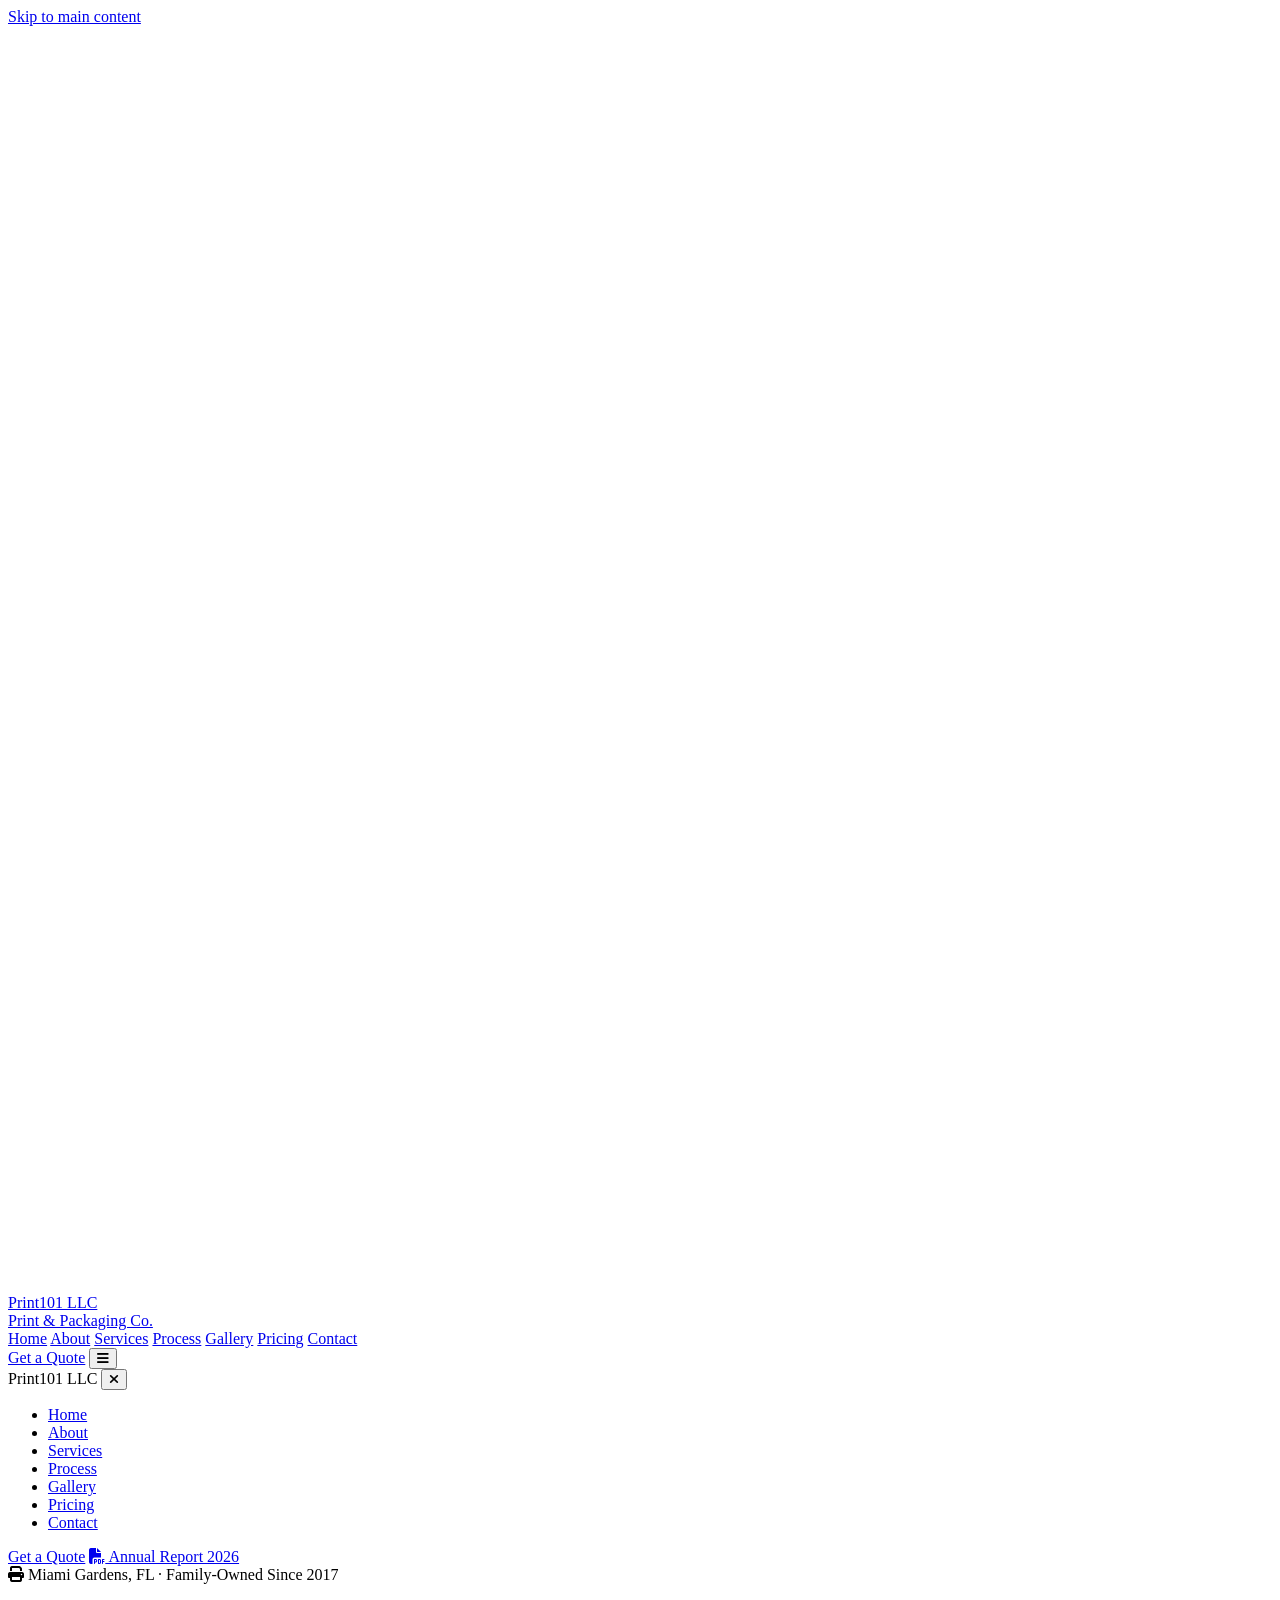
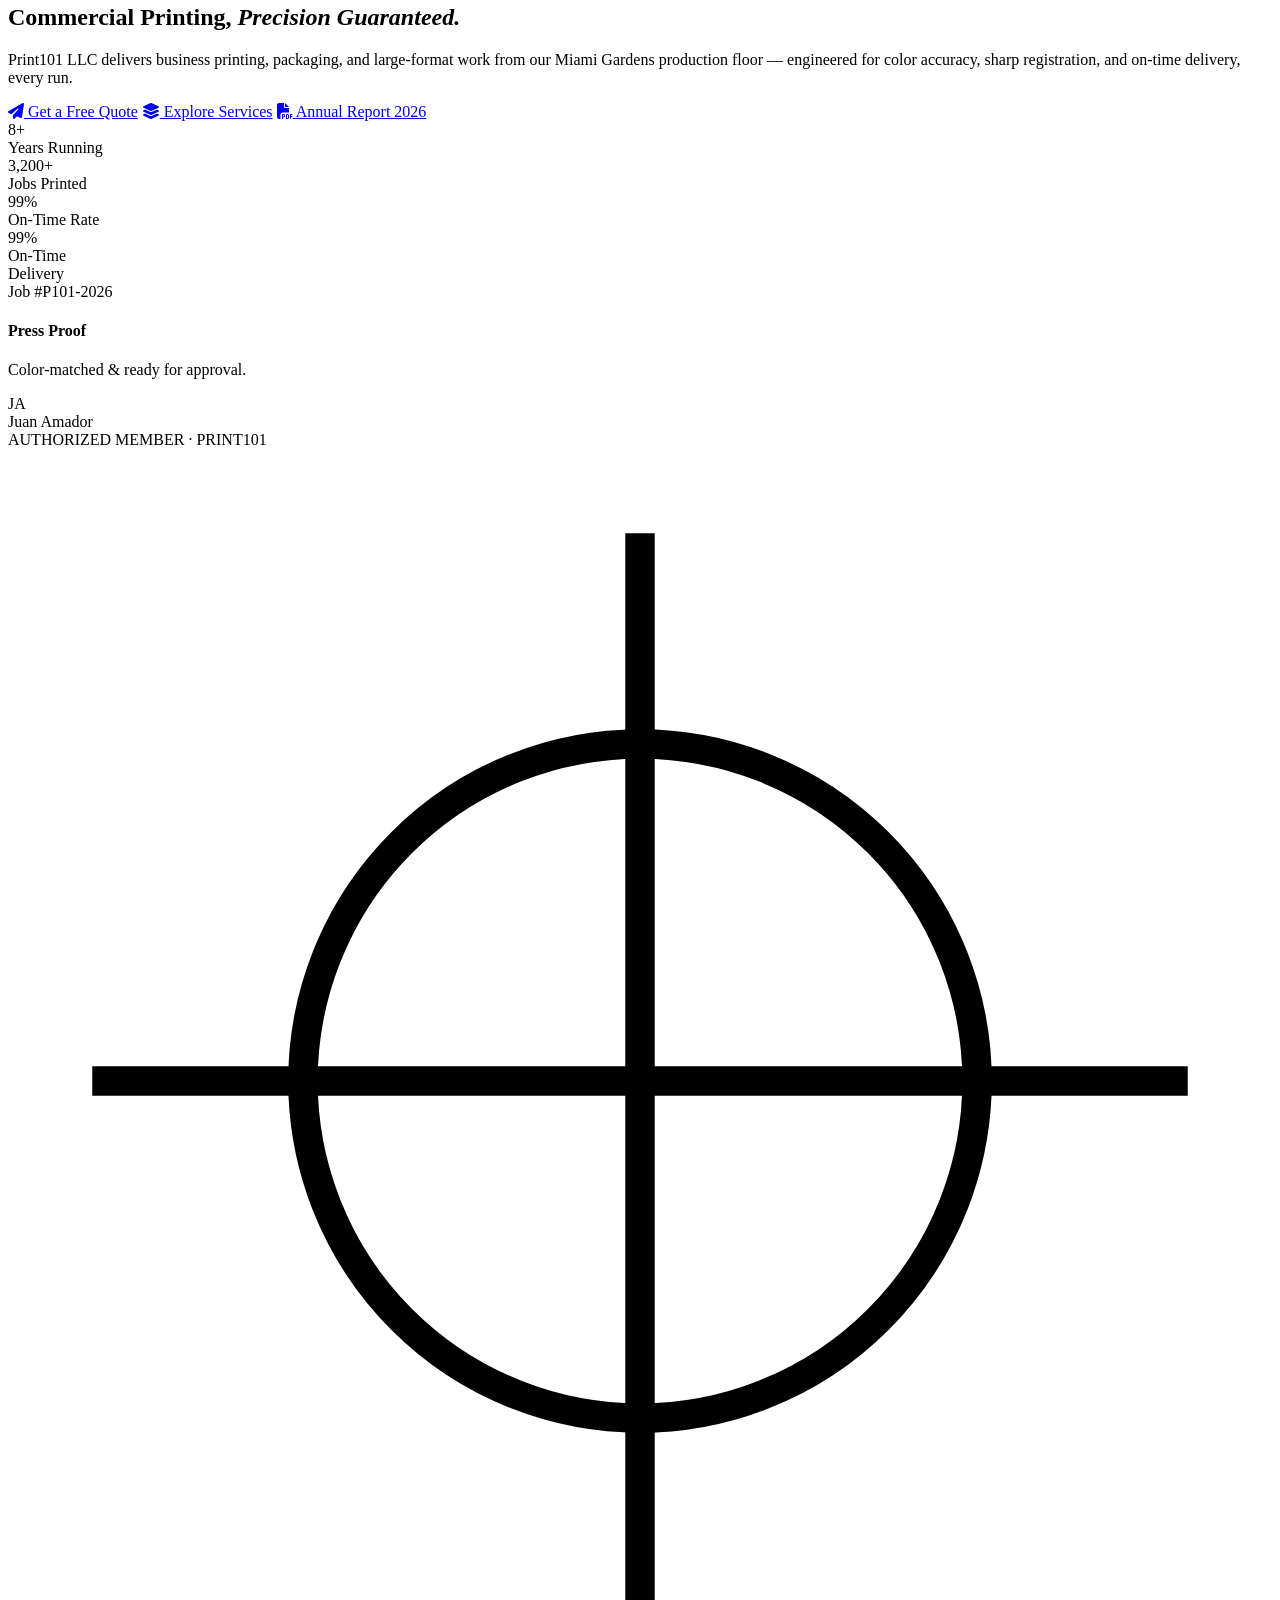
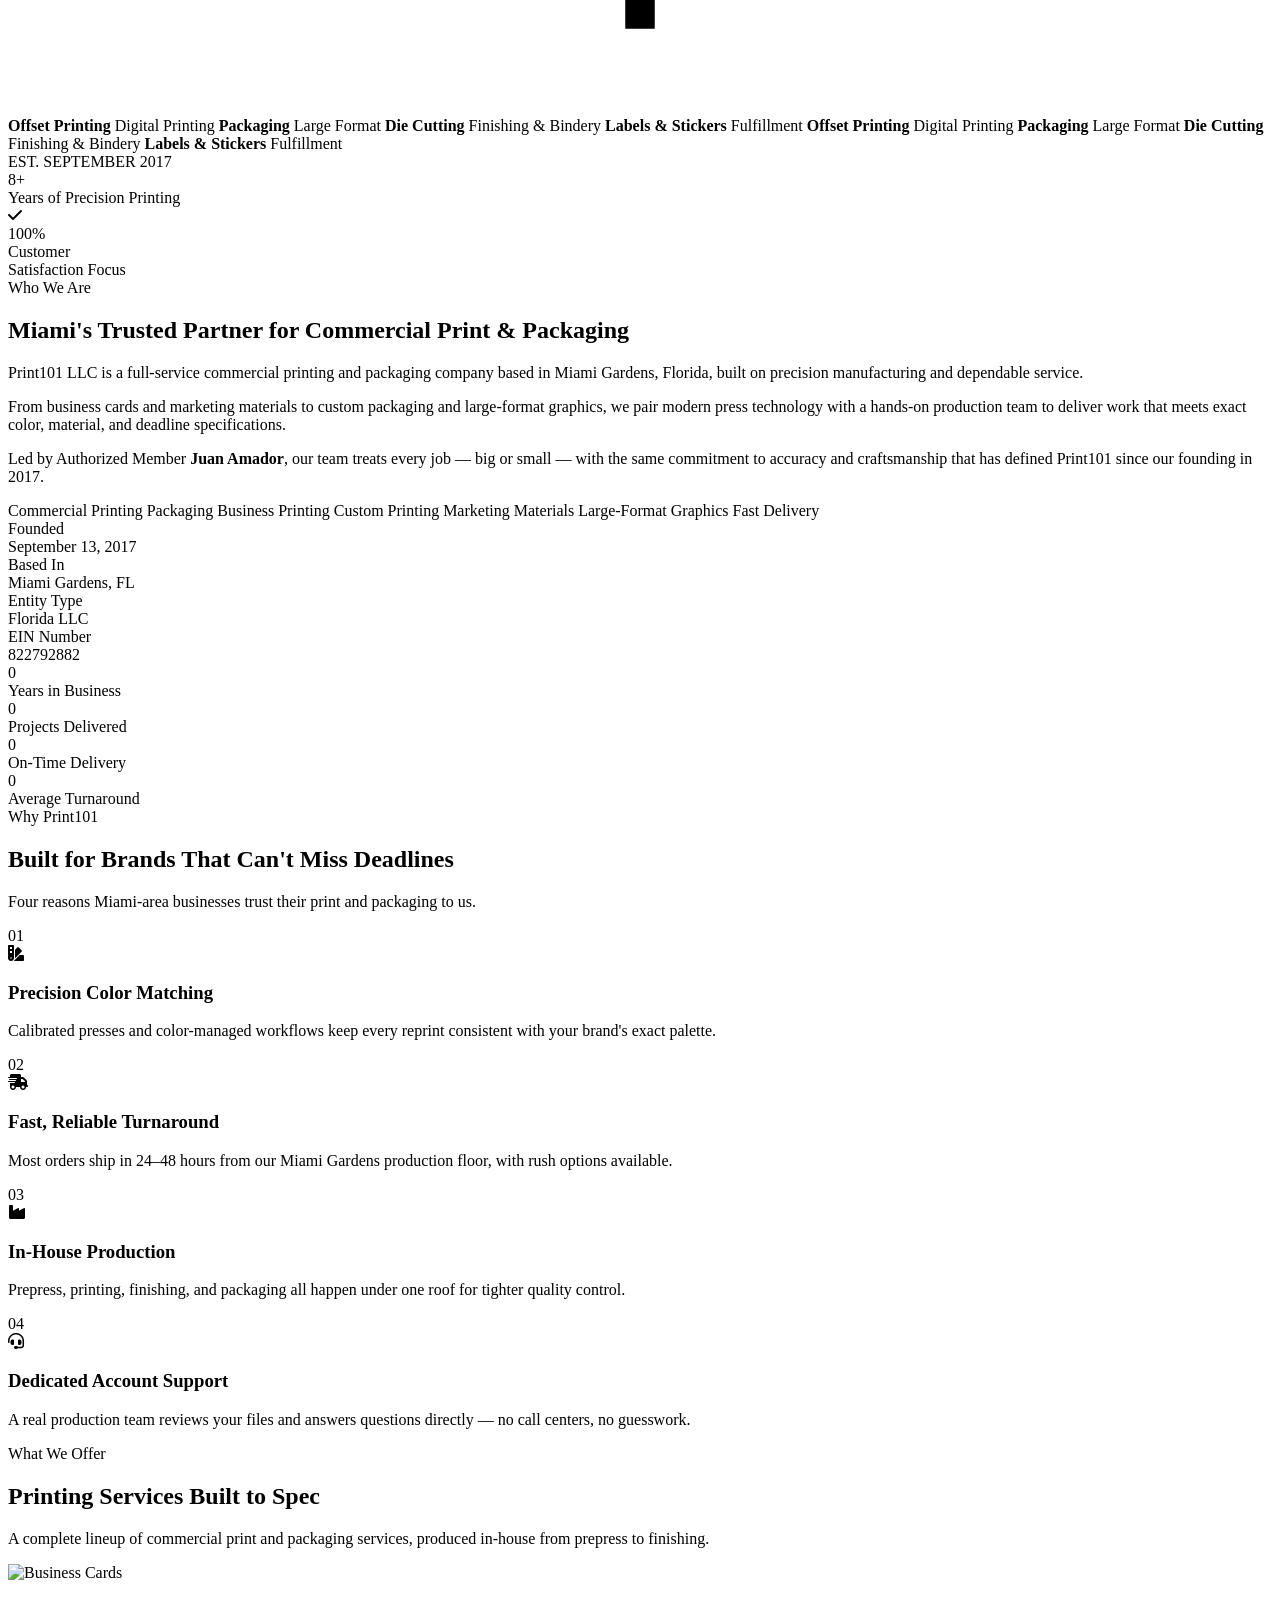
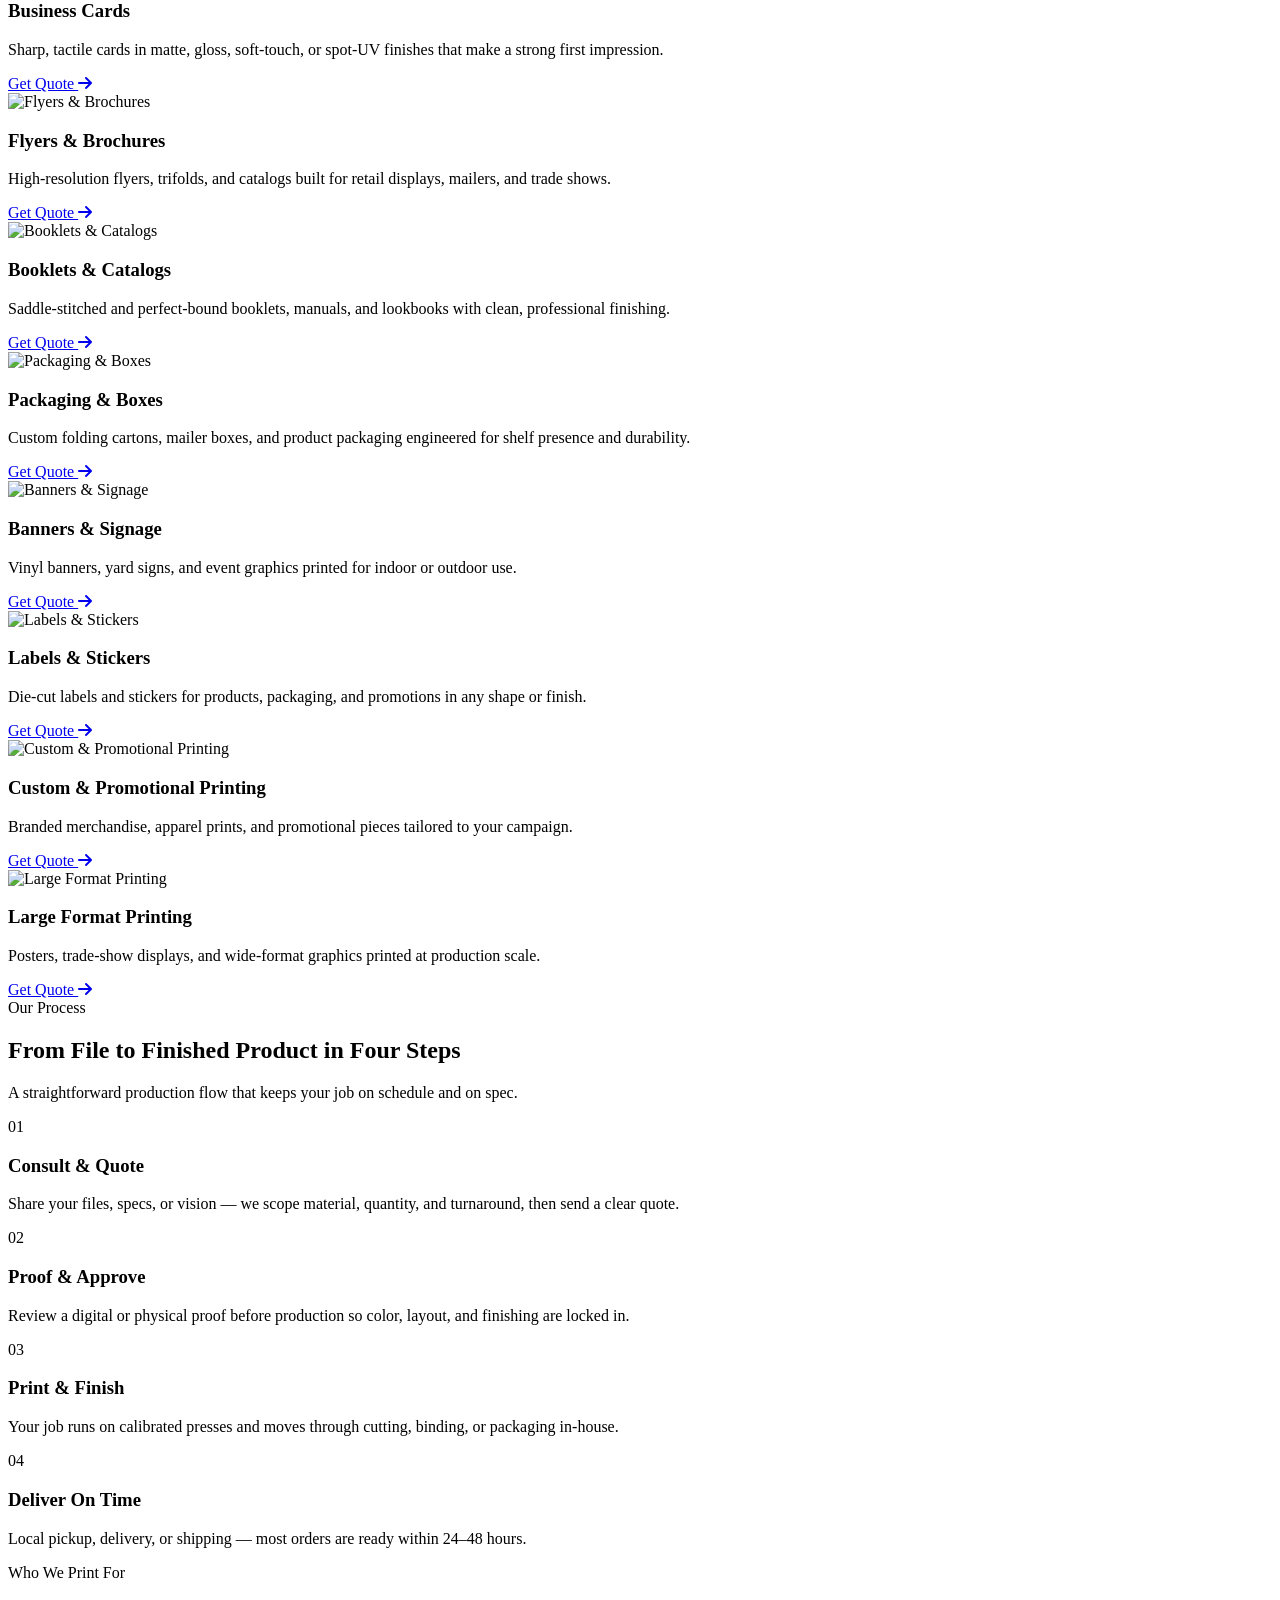
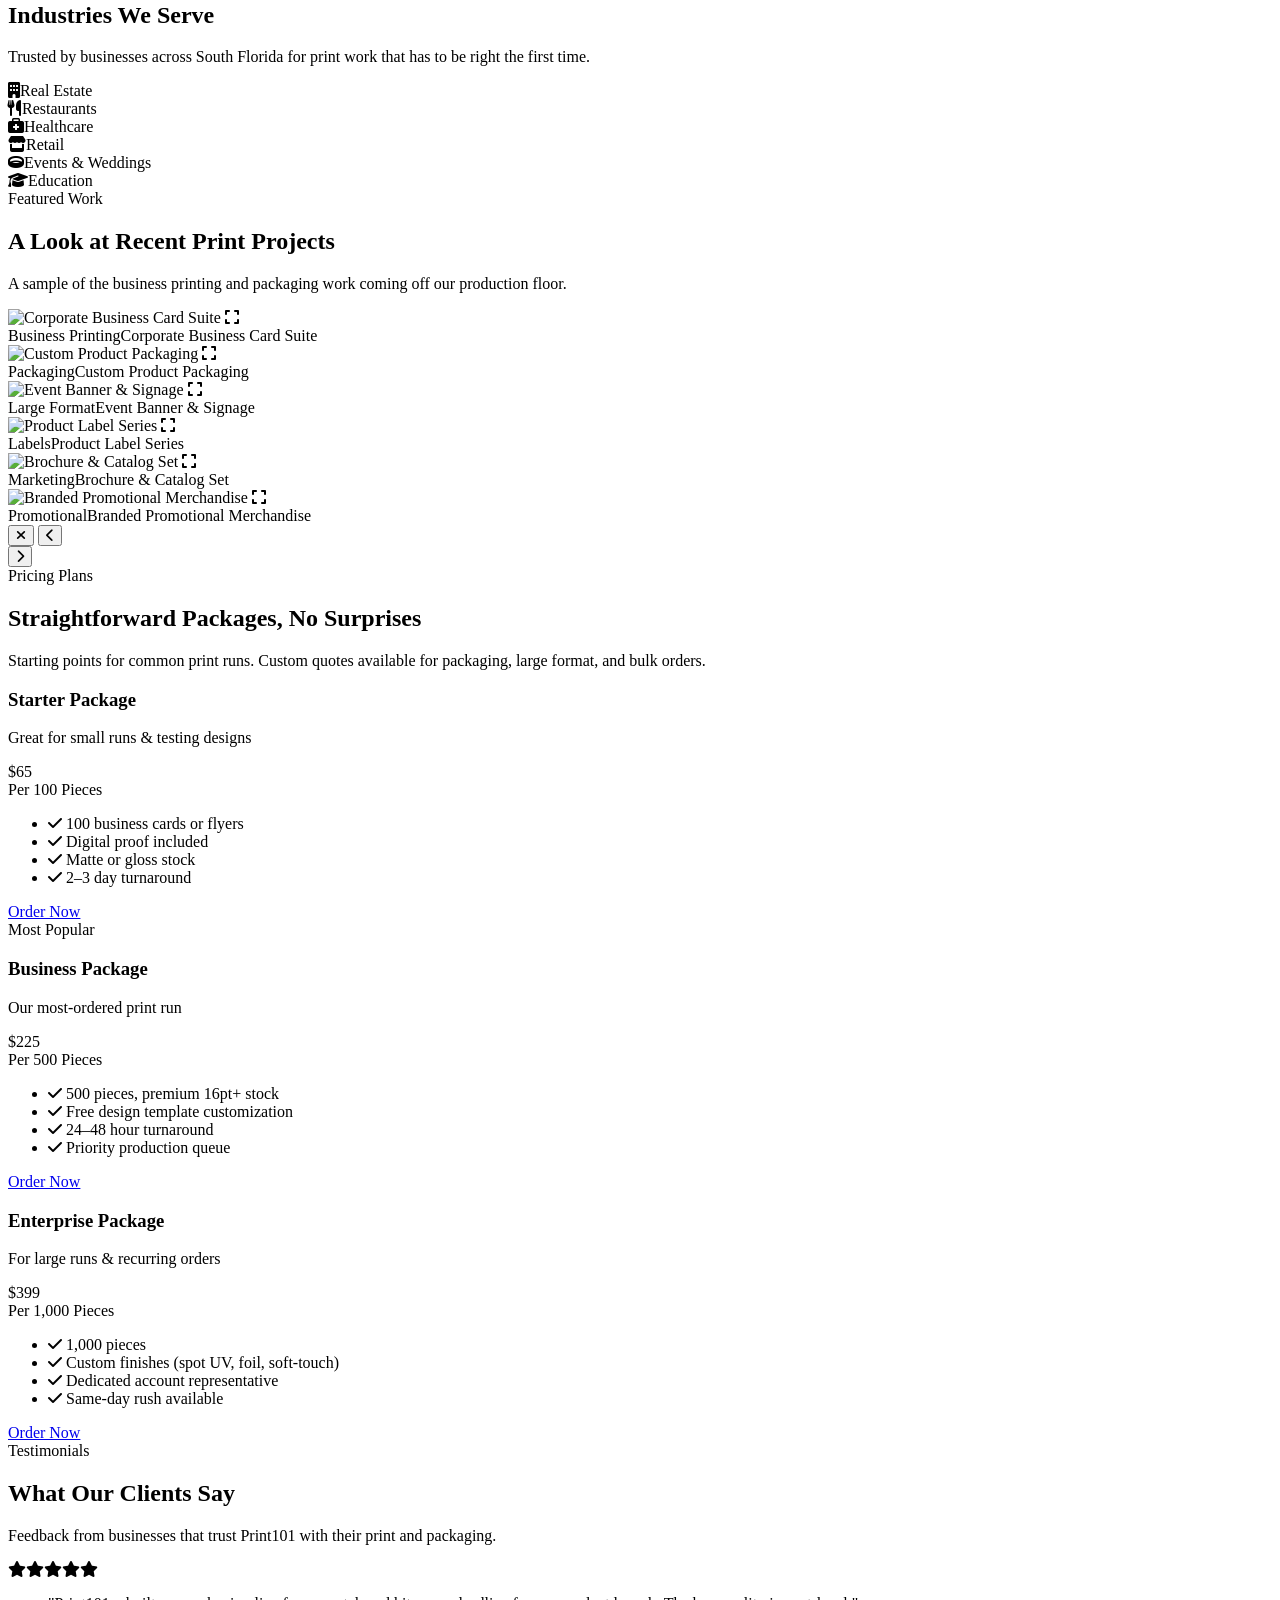
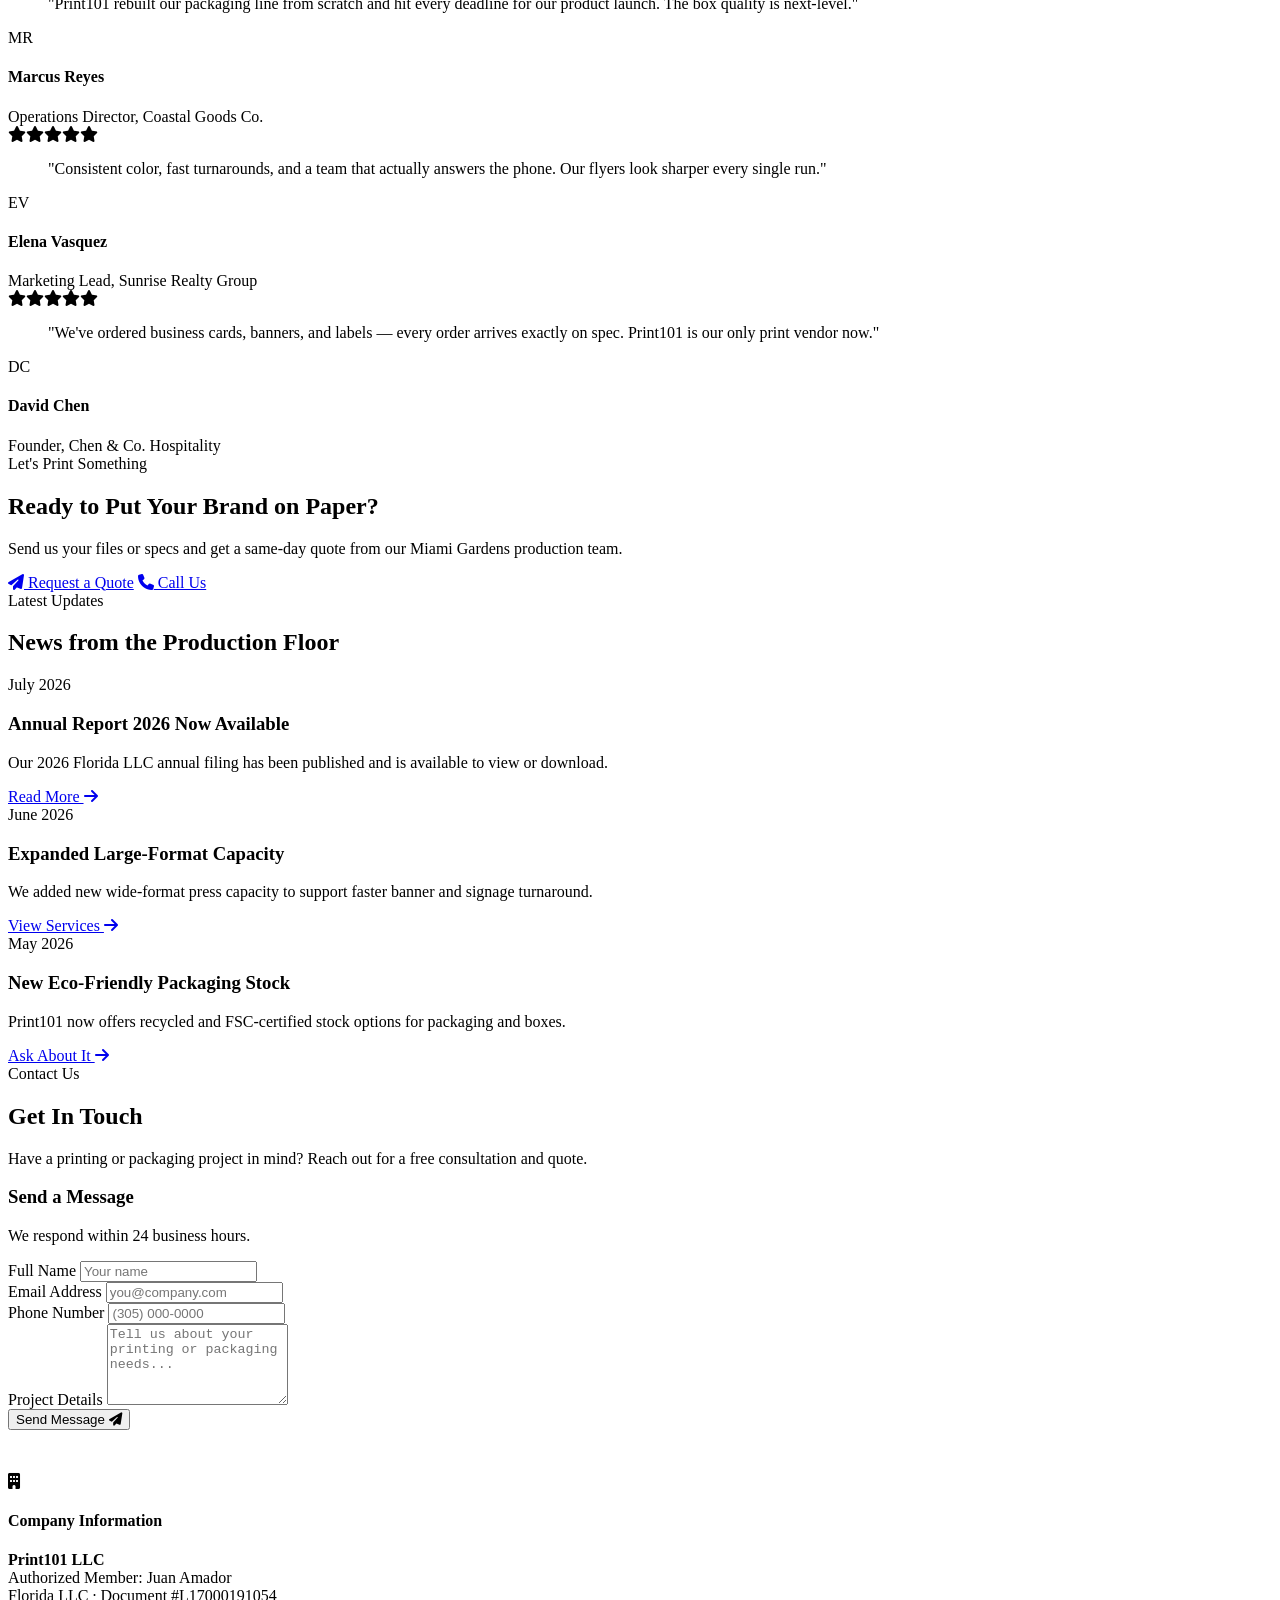
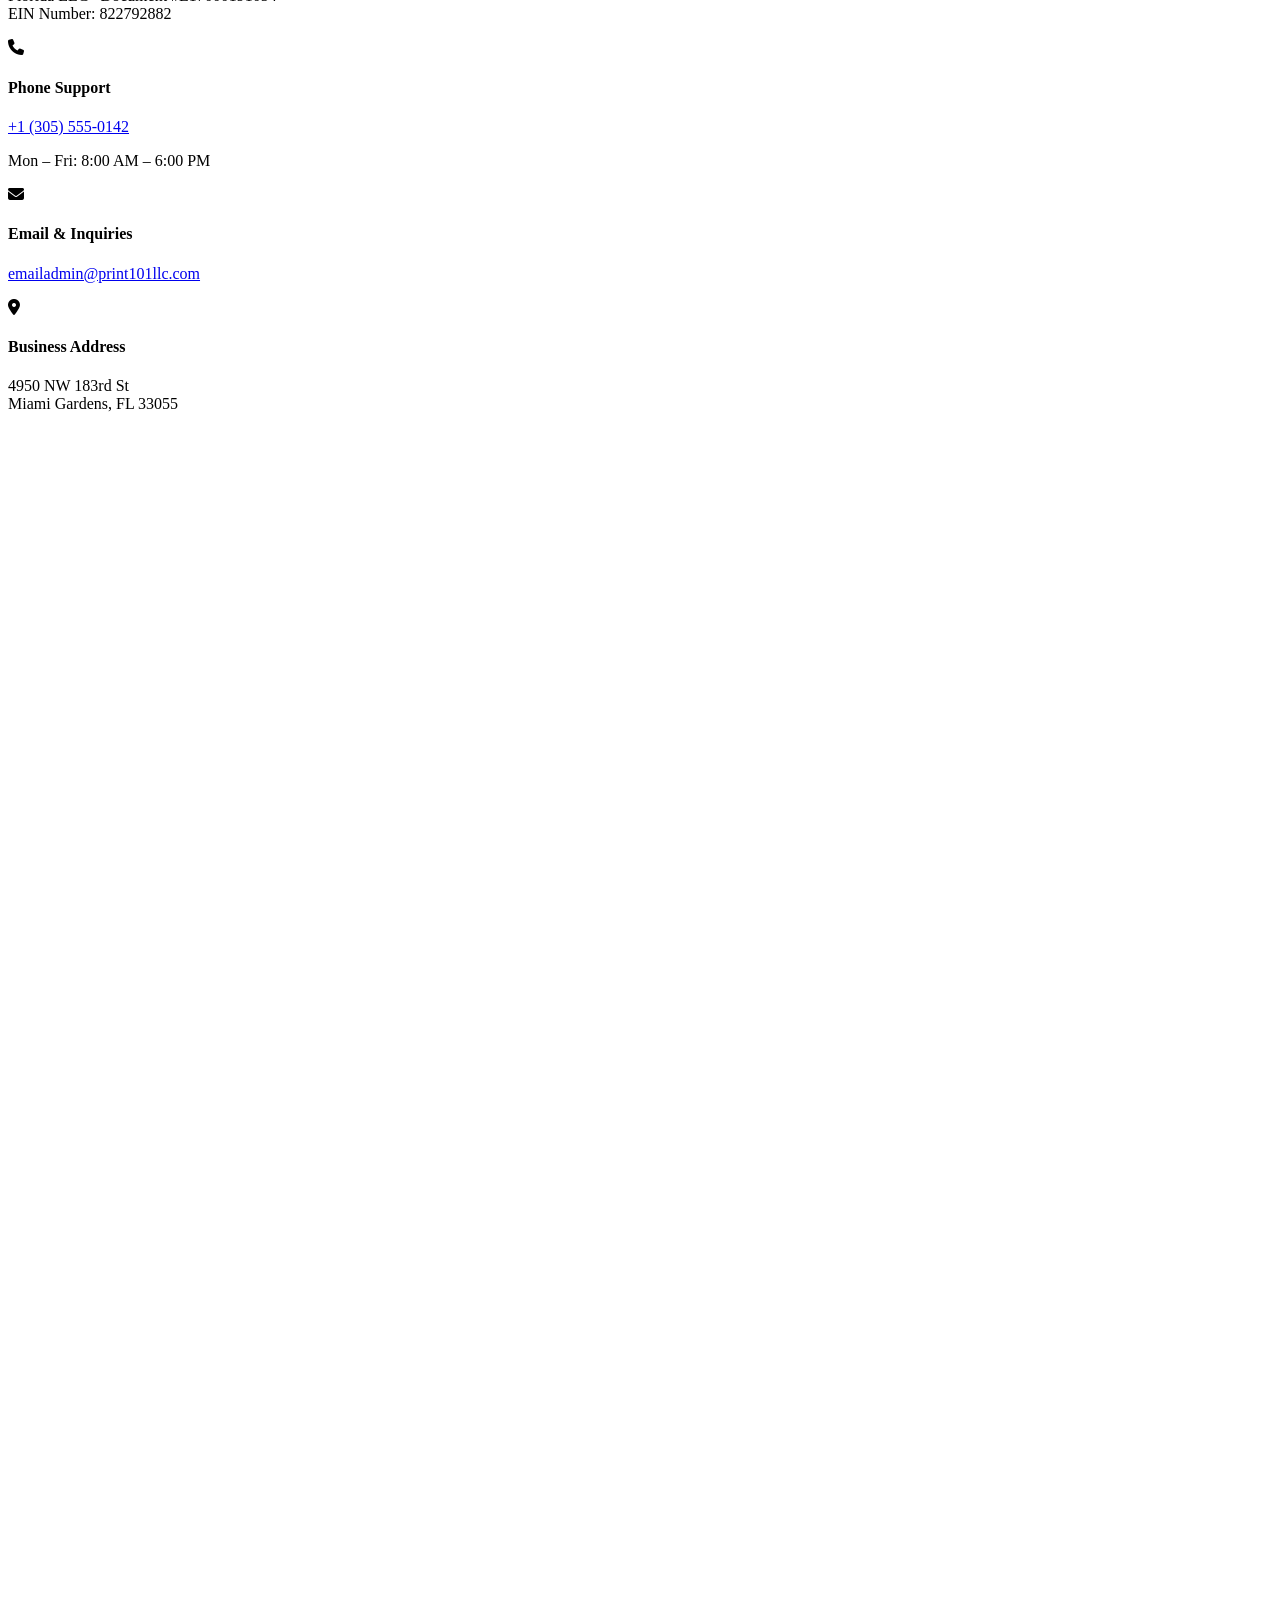
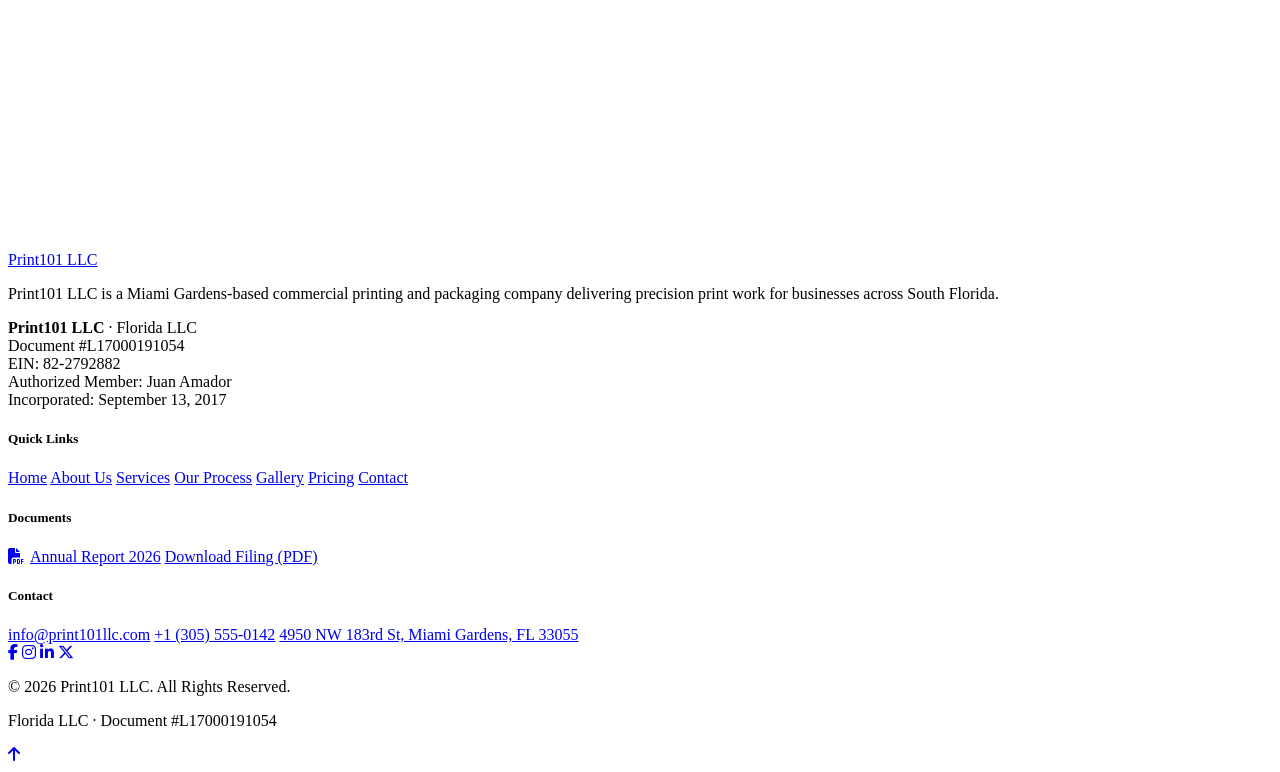
==== index.html @ 5edc78a0 "Add files via upload" ====
<!DOCTYPE html>
<html lang="en">
<head>
<meta charset="UTF-8">
<meta name="viewport" content="width=device-width, initial-scale=1.0">
<title>Print101 LLC | Commercial Printing &amp; Packaging in Miami Gardens, FL</title>
<meta name="description" content="Print101 LLC is a Miami Gardens, FL commercial printing and packaging company offering business cards, flyers, brochures, packaging, banners, labels, and large-format printing with fast turnaround.">
<meta name="keywords" content="commercial printing Miami, packaging company Florida, business cards printing, large format printing, Miami Gardens printer, Print101 LLC">
<meta name="author" content="Print101 LLC">
<meta name="robots" content="index, follow">
<link rel="canonical" href="https://print101llc.com/">

<!-- Open Graph -->
<meta property="og:type" content="website">
<meta property="og:site_name" content="Print101 LLC">
<meta property="og:title" content="Print101 LLC | Commercial Printing &amp; Packaging in Miami Gardens, FL">
<meta property="og:description" content="Business cards, packaging, banners, labels, and large-format printing — engineered for precision and fast turnaround. Family-owned, Miami Gardens, FL.">
<meta property="og:url" content="https://print101llc.com/">
<meta property="og:image" content="https://print101llc.com/assets/og-cover.jpg">
<meta property="og:locale" content="en_US">

<!-- Twitter Card -->
<meta name="twitter:card" content="summary_large_image">
<meta name="twitter:title" content="Print101 LLC | Commercial Printing &amp; Packaging">
<meta name="twitter:description" content="Precision commercial printing and packaging from our Miami Gardens, FL production floor.">
<meta name="twitter:image" content="https://print101llc.com/assets/og-cover.jpg">

<!-- Favicon -->
<link rel="icon" type="image/svg+xml" href="data:image/svg+xml,%3Csvg xmlns='http://www.w3.org/2000/svg' viewBox='0 0 100 100'%3E%3Crect width='100' height='100' rx='20' fill='%230A5B8F'/%3E%3Ctext x='50' y='66' font-family='Arial' font-size='52' font-weight='700' fill='%23fff' text-anchor='middle'%3EP%3C/text%3E%3C/svg%3E">

<!-- Fonts -->
<link rel="preconnect" href="https://fonts.googleapis.com">
<link rel="preconnect" href="https://fonts.gstatic.com" crossorigin>
<link href="https://fonts.googleapis.com/css2?family=Space+Grotesk:wght@500;600;700&family=Inter:wght@400;500;600;700&family=IBM+Plex+Mono:wght@400;500&display=swap" rel="stylesheet">
<link rel="stylesheet" href="https://cdnjs.cloudflare.com/ajax/libs/font-awesome/6.5.1/css/all.min.css">

<link rel="stylesheet" href="css/styles.css">

<!-- Structured Data: LocalBusiness -->
<script type="application/ld+json">
{
  "@context": "https://schema.org",
  "@type": "LocalBusiness",
  "@id": "https://print101llc.com/#business",
  "name": "Print101 LLC",
  "legalName": "Print101 LLC",
  "description": "Commercial printing and packaging company offering business cards, brochures, packaging, banners, labels, and large-format printing.",
  "url": "https://print101llc.com/",
  "telephone": "+1-305-555-0142",
  "email": "emailadmin@print101llc.com",
  "address": {
    "@type": "PostalAddress",
    "streetAddress": "4950 NW 183rd St",
    "addressLocality": "Miami Gardens",
    "addressRegion": "FL",
    "postalCode": "33055",
    "addressCountry": "US"
  },
  "founder": {
    "@type": "Person",
    "name": "Juan Amador",
    "jobTitle": "Authorized Member"
  },
  "foundingDate": "2017-09-13",
  "areaServed": "Miami-Dade County, FL",
  "priceRange": "$$",
  "sameAs": []
}
</script>
</head>
<body>
<a href="#main" class="skip-link">Skip to main content</a>

<!-- ============ NAVBAR ============ -->
<header class="navbar" id="navbar">
  <div class="container nav-container">
    <a href="#home" class="brand" aria-label="Print101 LLC — Home">
      <span class="brand-mark">
        <svg viewBox="0 0 40 40" fill="none" xmlns="http://www.w3.org/2000/svg" aria-hidden="true">
          <rect x="6" y="6" width="28" height="28" rx="6" stroke="white" stroke-width="2" stroke-dasharray="3 3" fill="none" opacity="0.7"/>
          <path d="M14 13h9a4 4 0 0 1 0 8h-6v6h-3V13z" stroke="white" stroke-width="2.2" stroke-linejoin="round" fill="none"/>
        </svg>
      </span>
      <span>
        <span class="brand-name">Print101 LLC</span><br>
        <span class="brand-sub">Print &amp; Packaging Co.</span>
      </span>
    </a>

    <nav class="nav-links" aria-label="Primary">
      <a href="#home" class="active">Home</a>
      <a href="#about">About</a>
      <a href="#services">Services</a>
      <a href="#process">Process</a>
      <a href="#gallery">Gallery</a>
      <a href="#pricing">Pricing</a>
      <a href="#contact">Contact</a>
    </nav>

    <div class="nav-cta">
      <a href="#contact" class="btn btn-outline btn-sm">Get a Quote</a>
      <button class="mobile-toggle" id="mobileToggle" aria-label="Open menu" aria-expanded="false">
        <i class="fas fa-bars"></i>
      </button>
    </div>
  </div>
</header>

<div class="scrim" id="scrim"></div>
<aside class="mobile-panel" id="mobilePanel" aria-label="Mobile navigation">
  <div class="mobile-panel-head">
    <span class="brand-name">Print101 LLC</span>
    <button class="mobile-panel-close" id="mobileClose" aria-label="Close menu"><i class="fas fa-times"></i></button>
  </div>
  <ul>
    <li><a href="#home">Home</a></li>
    <li><a href="#about">About</a></li>
    <li><a href="#services">Services</a></li>
    <li><a href="#process">Process</a></li>
    <li><a href="#gallery">Gallery</a></li>
    <li><a href="#pricing">Pricing</a></li>
    <li><a href="#contact">Contact</a></li>
  </ul>
  <div class="mobile-panel-foot">
    <a href="#contact" class="btn btn-primary btn-full">Get a Quote</a>
    <a href="annual-report-2026.html" class="btn btn-outline btn-full"><i class="fas fa-file-pdf"></i> Annual Report 2026</a>
  </div>
</aside>

<main id="main">
  <!-- ============ HERO ============ -->
  <section class="hero" id="home">
    <div class="halftone" aria-hidden="true"></div>
    <div class="container">
      <div class="hero-grid">
        <div class="hero-content">
          <div class="hero-badge reveal up in">
            <span class="dot"><i class="fas fa-print"></i></span>
            Miami Gardens, FL · Family-Owned Since 2017
          </div>
          <h1 class="reveal up in">Commercial Printing, <em>Precision Guaranteed.</em></h1>
          <p class="lead reveal up in reveal-delay-1">Print101 LLC delivers business printing, packaging, and large-format work from our Miami Gardens production floor — engineered for color accuracy, sharp registration, and on-time delivery, every run.</p>
          <div class="hero-actions reveal up in reveal-delay-2">
            <a href="#contact" class="btn btn-accent"><i class="fas fa-paper-plane"></i> Get a Free Quote</a>
            <a href="#services" class="btn btn-ghost-light"><i class="fas fa-layer-group"></i> Explore Services</a>
            <a href="annual-report-2026.html" class="btn btn-ghost-light"><i class="fas fa-file-pdf"></i> Annual Report 2026</a>
          </div>
          <div class="hero-stats reveal up in reveal-delay-3">
            <div class="hero-stat"><div class="num">8+</div><div class="lbl">Years Running</div></div>
            <div class="hero-stat"><div class="num">3,200+</div><div class="lbl">Jobs Printed</div></div>
            <div class="hero-stat"><div class="num">99%</div><div class="lbl">On-Time Rate</div></div>
          </div>
        </div>

        <div class="hero-visual reveal scale in reveal-delay-2">
          <div class="sheet sheet-chip">
            <div class="pct">99%</div>
            <div class="cap">On-Time<br>Delivery</div>
          </div>
          <div class="sheet sheet-main">
            <div class="sheet-tag">Job #P101-2026</div>
            <div class="swatch-row">
              <span class="swatch" style="background:#0A5B8F"></span>
              <span class="swatch" style="background:#0E7490"></span>
              <span class="swatch" style="background:#F59E0B"></span>
              <span class="swatch" style="background:#1E293B"></span>
            </div>
            <h4>Press Proof</h4>
            <p>Color-matched &amp; ready for approval.</p>
            <div class="bars">
              <div class="bar w70"></div>
              <div class="bar w45"></div>
            </div>
          </div>
          <div class="sheet sheet-card">
            <div class="initials">JA</div>
            <div class="name">Juan Amador</div>
            <div class="role">AUTHORIZED MEMBER · PRINT101</div>
          </div>
          <svg class="sheet-reg" viewBox="0 0 60 60" fill="none" aria-hidden="true">
            <circle cx="30" cy="30" r="16" stroke="currentColor" stroke-width="1.4"/>
            <line x1="30" y1="4" x2="30" y2="56" stroke="currentColor" stroke-width="1.4"/>
            <line x1="4" y1="30" x2="56" y2="30" stroke="currentColor" stroke-width="1.4"/>
          </svg>
        </div>
      </div>
    </div>
  </section>

  <div class="marquee-strip" aria-hidden="true">
    <div class="marquee-track">
      <span><strong>Offset Printing</strong></span>
      <span>Digital Printing</span>
      <span><strong>Packaging</strong></span>
      <span>Large Format</span>
      <span><strong>Die Cutting</strong></span>
      <span>Finishing &amp; Bindery</span>
      <span><strong>Labels &amp; Stickers</strong></span>
      <span>Fulfillment</span>
      <span><strong>Offset Printing</strong></span>
      <span>Digital Printing</span>
      <span><strong>Packaging</strong></span>
      <span>Large Format</span>
      <span><strong>Die Cutting</strong></span>
      <span>Finishing &amp; Bindery</span>
      <span><strong>Labels &amp; Stickers</strong></span>
      <span>Fulfillment</span>
    </div>
  </div>

  <!-- ============ ABOUT ============ -->
  <section class="section" id="about">
    <div class="container">
      <div class="about-wrap">
        <div class="about-visual reveal left">
          <div class="about-plate">
            <div class="halftone" aria-hidden="true"></div>
            <div class="about-plate-top">
              <span class="regmark"><span class="regmark-circle"></span></span>
              <span class="plate-year">EST. SEPTEMBER 2017</span>
            </div>
            <div class="about-plate-mid">
              <div class="big">8+</div>
              <div class="cap">Years of Precision Printing</div>
            </div>
            <div class="about-plate-foot">
              <span class="swatch" style="background:#F59E0B"></span>
              <span class="swatch" style="background:#0E7490"></span>
              <span class="swatch" style="background:#ffffff"></span>
              <span class="swatch" style="background:#071A2B"></span>
            </div>
          </div>
          <div class="about-badge-float">
            <span class="icon"><i class="fas fa-check"></i></span>
            <div>
              <div class="num">100%</div>
              <div class="cap">Customer<br>Satisfaction Focus</div>
            </div>
          </div>
        </div>

        <div class="about-copy reveal right">
          <div class="eyebrow">Who We Are</div>
          <h2>Miami's Trusted Partner for Commercial Print &amp; Packaging</h2>
          <p class="lead-p">Print101 LLC is a full-service commercial printing and packaging company based in Miami Gardens, Florida, built on precision manufacturing and dependable service.</p>
          <p>From business cards and marketing materials to custom packaging and large-format graphics, we pair modern press technology with a hands-on production team to deliver work that meets exact color, material, and deadline specifications.</p>
          <p>Led by Authorized Member <strong>Juan Amador</strong>, our team treats every job — big or small — with the same commitment to accuracy and craftsmanship that has defined Print101 since our founding in 2017.</p>

          <div class="about-tags">
            <span>Commercial Printing</span>
            <span>Packaging</span>
            <span>Business Printing</span>
            <span>Custom Printing</span>
            <span>Marketing Materials</span>
            <span>Large-Format Graphics</span>
            <span>Fast Delivery</span>
          </div>

          <div class="about-meta-row">
            <div class="item"><div class="lbl">Founded</div><div class="val">September 13, 2017</div></div>
            <div class="item"><div class="lbl">Based In</div><div class="val">Miami Gardens, FL</div></div>
            <div class="item"><div class="lbl">Entity Type</div><div class="val">Florida LLC</div></div>
            <div class="item"><div class="lbl">EIN Number</div><div class="val">822792882</div></div>
          </div>
        </div>
      </div>
    </div>
  </section>

  <!-- ============ STATISTICS ============ -->
  <section class="stats-strip" aria-label="Company statistics">
    <div class="halftone" aria-hidden="true"></div>
    <div class="container">
      <div class="stats-grid">
        <div class="stat-item reveal up in">
          <div class="num"><span data-count="8" data-suffix="+">0</span></div>
          <div class="lbl">Years in Business</div>
        </div>
        <div class="stat-item reveal up in reveal-delay-1">
          <div class="num"><span data-count="3200" data-suffix="+">0</span></div>
          <div class="lbl">Projects Delivered</div>
        </div>
        <div class="stat-item reveal up in reveal-delay-2">
          <div class="num"><span data-count="99" data-suffix="%">0</span></div>
          <div class="lbl">On-Time Delivery</div>
        </div>
        <div class="stat-item reveal up in reveal-delay-3">
          <div class="num"><span data-count="24" data-suffix=" Hr">0</span></div>
          <div class="lbl">Average Turnaround</div>
        </div>
      </div>
    </div>
  </section>

  <!-- ============ WHY CHOOSE US ============ -->
  <section class="section" id="why">
    <div class="container">
      <div class="section-head centered reveal up in">
        <div class="eyebrow" style="justify-content:center">Why Print101</div>
        <h2>Built for Brands That Can't Miss Deadlines</h2>
        <p>Four reasons Miami-area businesses trust their print and packaging to us.</p>
      </div>
      <div class="why-grid">
        <div class="why-card reveal up in">
          <span class="idx">01</span>
          <div class="icon-wrap"><i class="fas fa-swatchbook"></i></div>
          <h3>Precision Color Matching</h3>
          <p>Calibrated presses and color-managed workflows keep every reprint consistent with your brand's exact palette.</p>
        </div>
        <div class="why-card reveal up in reveal-delay-1">
          <span class="idx">02</span>
          <div class="icon-wrap"><i class="fas fa-truck-fast"></i></div>
          <h3>Fast, Reliable Turnaround</h3>
          <p>Most orders ship in 24–48 hours from our Miami Gardens production floor, with rush options available.</p>
        </div>
        <div class="why-card reveal up in reveal-delay-2">
          <span class="idx">03</span>
          <div class="icon-wrap"><i class="fas fa-industry"></i></div>
          <h3>In-House Production</h3>
          <p>Prepress, printing, finishing, and packaging all happen under one roof for tighter quality control.</p>
        </div>
        <div class="why-card reveal up in reveal-delay-3">
          <span class="idx">04</span>
          <div class="icon-wrap"><i class="fas fa-headset"></i></div>
          <h3>Dedicated Account Support</h3>
          <p>A real production team reviews your files and answers questions directly — no call centers, no guesswork.</p>
        </div>
      </div>
    </div>
  </section>

  <!-- ============ SERVICES ============ -->
  <section class="section services-section" id="services">
    <div class="container">
      <div class="section-head centered reveal up in">
        <div class="eyebrow" style="justify-content:center">What We Offer</div>
        <h2>Printing Services Built to Spec</h2>
        <p>A complete lineup of commercial print and packaging services, produced in-house from prepress to finishing.</p>
      </div>
      <div class="services-grid">
        <div class="svc-card tone-1 reveal up in">
          <img class="svc-visual" src="assets/business-cards.png" alt="Business Cards" style="object-fit: cover; width: 100%;">
          <div class="svc-body">
            <h3>Business Cards</h3>
            <p>Sharp, tactile cards in matte, gloss, soft-touch, or spot-UV finishes that make a strong first impression.</p>
            <a href="#contact" class="svc-link">Get Quote <i class="fas fa-arrow-right"></i></a>
          </div>
        </div>
        <div class="svc-card tone-2 reveal up in reveal-delay-1">
          <img class="svc-visual" src="assets/flyers-brochures.png" alt="Flyers &amp; Brochures" style="object-fit: cover; width: 100%;">
          <div class="svc-body">
            <h3>Flyers &amp; Brochures</h3>
            <p>High-resolution flyers, trifolds, and catalogs built for retail displays, mailers, and trade shows.</p>
            <a href="#contact" class="svc-link">Get Quote <i class="fas fa-arrow-right"></i></a>
          </div>
        </div>
        <div class="svc-card tone-3 reveal up in reveal-delay-2">
          <img class="svc-visual" src="assets/booklets-catalogs.png" alt="Booklets &amp; Catalogs" style="object-fit: cover; width: 100%;">
          <div class="svc-body">
            <h3>Booklets &amp; Catalogs</h3>
            <p>Saddle-stitched and perfect-bound booklets, manuals, and lookbooks with clean, professional finishing.</p>
            <a href="#contact" class="svc-link">Get Quote <i class="fas fa-arrow-right"></i></a>
          </div>
        </div>
        <div class="svc-card tone-4 reveal up in reveal-delay-3">
          <img class="svc-visual" src="assets/packaging-boxes.png" alt="Packaging &amp; Boxes" style="object-fit: cover; width: 100%;">
          <div class="svc-body">
            <h3>Packaging &amp; Boxes</h3>
            <p>Custom folding cartons, mailer boxes, and product packaging engineered for shelf presence and durability.</p>
            <a href="#contact" class="svc-link">Get Quote <i class="fas fa-arrow-right"></i></a>
          </div>
        </div>
        <div class="svc-card tone-1 reveal up in">
          <img class="svc-visual" src="assets/banners-signage.png" alt="Banners &amp; Signage" style="object-fit: cover; width: 100%;">
          <div class="svc-body">
            <h3>Banners &amp; Signage</h3>
            <p>Vinyl banners, yard signs, and event graphics printed for indoor or outdoor use.</p>
            <a href="#contact" class="svc-link">Get Quote <i class="fas fa-arrow-right"></i></a>
          </div>
        </div>
        <div class="svc-card tone-2 reveal up in reveal-delay-1">
          <img class="svc-visual" src="assets/labels-stickers.png" alt="Labels &amp; Stickers" style="object-fit: cover; width: 100%;">
          <div class="svc-body">
            <h3>Labels &amp; Stickers</h3>
            <p>Die-cut labels and stickers for products, packaging, and promotions in any shape or finish.</p>
            <a href="#contact" class="svc-link">Get Quote <i class="fas fa-arrow-right"></i></a>
          </div>
        </div>
        <div class="svc-card tone-3 reveal up in reveal-delay-2">
          <img class="svc-visual" src="assets/promo-printing.png" alt="Custom &amp; Promotional Printing" style="object-fit: cover; width: 100%;">
          <div class="svc-body">
            <h3>Custom &amp; Promotional Printing</h3>
            <p>Branded merchandise, apparel prints, and promotional pieces tailored to your campaign.</p>
            <a href="#contact" class="svc-link">Get Quote <i class="fas fa-arrow-right"></i></a>
          </div>
        </div>
        <div class="svc-card tone-4 reveal up in reveal-delay-3">
          <img class="svc-visual" src="assets/large-format.png" alt="Large Format Printing" style="object-fit: cover; width: 100%;">
          <div class="svc-body">
            <h3>Large Format Printing</h3>
            <p>Posters, trade-show displays, and wide-format graphics printed at production scale.</p>
            <a href="#contact" class="svc-link">Get Quote <i class="fas fa-arrow-right"></i></a>
          </div>
        </div>
      </div>
    </div>
  </section>

  <!-- ============ PROCESS ============ -->
  <section class="section" id="process">
    <div class="container">
      <div class="section-head centered reveal up in">
        <div class="eyebrow" style="justify-content:center">Our Process</div>
        <h2>From File to Finished Product in Four Steps</h2>
        <p>A straightforward production flow that keeps your job on schedule and on spec.</p>
      </div>
      <div class="process-rail">
        <div class="process-grid">
          <div class="process-step reveal up in">
            <div class="step-num">01</div>
            <h3>Consult &amp; Quote</h3>
            <p>Share your files, specs, or vision — we scope material, quantity, and turnaround, then send a clear quote.</p>
          </div>
          <div class="process-step reveal up in reveal-delay-1">
            <div class="step-num">02</div>
            <h3>Proof &amp; Approve</h3>
            <p>Review a digital or physical proof before production so color, layout, and finishing are locked in.</p>
          </div>
          <div class="process-step reveal up in reveal-delay-2">
            <div class="step-num">03</div>
            <h3>Print &amp; Finish</h3>
            <p>Your job runs on calibrated presses and moves through cutting, binding, or packaging in-house.</p>
          </div>
          <div class="process-step reveal up in reveal-delay-3">
            <div class="step-num">04</div>
            <h3>Deliver On Time</h3>
            <p>Local pickup, delivery, or shipping — most orders are ready within 24–48 hours.</p>
          </div>
        </div>
      </div>
    </div>
  </section>

  <!-- ============ INDUSTRIES ============ -->
  <section class="section industries-section">
    <div class="halftone" aria-hidden="true"></div>
    <div class="container">
      <div class="section-head centered reveal up in">
        <div class="eyebrow" style="justify-content:center">Who We Print For</div>
        <h2>Industries We Serve</h2>
        <p>Trusted by businesses across South Florida for print work that has to be right the first time.</p>
      </div>
      <div class="industries-grid">
        <div class="ind-card reveal up in"><i class="fas fa-building"></i><span>Real Estate</span></div>
        <div class="ind-card reveal up in reveal-delay-1"><i class="fas fa-utensils"></i><span>Restaurants</span></div>
        <div class="ind-card reveal up in reveal-delay-2"><i class="fas fa-briefcase-medical"></i><span>Healthcare</span></div>
        <div class="ind-card reveal up in reveal-delay-3"><i class="fas fa-store"></i><span>Retail</span></div>
        <div class="ind-card reveal up in reveal-delay-4"><i class="fas fa-ring"></i><span>Events &amp; Weddings</span></div>
        <div class="ind-card reveal up in reveal-delay-5"><i class="fas fa-graduation-cap"></i><span>Education</span></div>
      </div>
    </div>
  </section>

  <!-- ============ FEATURED WORK / GALLERY ============ -->
  <section class="section" id="gallery">
    <div class="container">
      <div class="section-head centered reveal up in">
        <div class="eyebrow" style="justify-content:center">Featured Work</div>
        <h2>A Look at Recent Print Projects</h2>
        <p>A sample of the business printing and packaging work coming off our production floor.</p>
      </div>
      <div class="gallery-grid">
        <div class="gal-item span-2 reveal scale in" data-icon="fa-id-card" data-tone="1" data-tag="Business Printing" data-title="Corporate Business Card Suite">
          <img class="gal-visual" src="assets/business-cards.png" alt="Corporate Business Card Suite" style="object-fit: cover; width: 100%; height: 100%;">
          <span class="zoom-ico"><i class="fas fa-expand"></i></span>
          <div class="gal-overlay"><span class="tag">Business Printing</span><span class="title">Corporate Business Card Suite</span></div>
        </div>
        <div class="gal-item reveal scale in reveal-delay-1" data-icon="fa-box" data-tone="4" data-tag="Packaging" data-title="Custom Product Packaging">
          <img class="gal-visual" src="assets/packaging-boxes.png" alt="Custom Product Packaging" style="object-fit: cover; width: 100%; height: 100%;">
          <span class="zoom-ico"><i class="fas fa-expand"></i></span>
          <div class="gal-overlay"><span class="tag">Packaging</span><span class="title">Custom Product Packaging</span></div>
        </div>
        <div class="gal-item span-row-2 reveal scale in reveal-delay-2" data-icon="fa-flag" data-tone="2" data-tag="Large Format" data-title="Event Banner &amp; Signage">
          <img class="gal-visual" src="assets/banners-signage.png" alt="Event Banner &amp; Signage" style="object-fit: cover; width: 100%; height: 100%;">
          <span class="zoom-ico"><i class="fas fa-expand"></i></span>
          <div class="gal-overlay"><span class="tag">Large Format</span><span class="title">Event Banner &amp; Signage</span></div>
        </div>
        <div class="gal-item reveal scale in" data-icon="fa-tag" data-tone="3" data-tag="Labels" data-title="Product Label Series">
          <img class="gal-visual" src="assets/labels-stickers.png" alt="Product Label Series" style="object-fit: cover; width: 100%; height: 100%;">
          <span class="zoom-ico"><i class="fas fa-expand"></i></span>
          <div class="gal-overlay"><span class="tag">Labels</span><span class="title">Product Label Series</span></div>
        </div>
        <div class="gal-item reveal scale in reveal-delay-1" data-icon="fa-book" data-tone="1" data-tag="Marketing" data-title="Brochure &amp; Catalog Set">
          <img class="gal-visual" src="assets/flyers-brochures.png" alt="Brochure &amp; Catalog Set" style="object-fit: cover; width: 100%; height: 100%;">
          <span class="zoom-ico"><i class="fas fa-expand"></i></span>
          <div class="gal-overlay"><span class="tag">Marketing</span><span class="title">Brochure &amp; Catalog Set</span></div>
        </div>
        <div class="gal-item span-2 reveal scale in reveal-delay-2" data-icon="fa-shirt" data-tone="3" data-tag="Promotional" data-title="Branded Promotional Merchandise">
          <img class="gal-visual" src="assets/promo-printing.png" alt="Branded Promotional Merchandise" style="object-fit: cover; width: 100%; height: 100%;">
          <span class="zoom-ico"><i class="fas fa-expand"></i></span>
          <div class="gal-overlay"><span class="tag">Promotional</span><span class="title">Branded Promotional Merchandise</span></div>
        </div>
      </div>
    </div>
  </section>

  <!-- Lightbox -->
  <div class="lightbox" id="lightbox" role="dialog" aria-modal="true" aria-hidden="true">
    <button class="lightbox-close" id="lbClose" aria-label="Close preview"><i class="fas fa-times"></i></button>
    <button class="lightbox-prev" id="lbPrev" aria-label="Previous image"><i class="fas fa-chevron-left"></i></button>
    <div class="lightbox-stage">
      <div class="lightbox-visual" id="lbVisual"></div>
      <div class="lightbox-tag" id="lbTag"></div>
      <div class="lightbox-caption" id="lbCaption"></div>
    </div>
    <button class="lightbox-next" id="lbNext" aria-label="Next image"><i class="fas fa-chevron-right"></i></button>
  </div>

  <!-- ============ PRICING ============ -->
  <section class="section pricing-section" id="pricing">
    <div class="container">
      <div class="section-head centered reveal up in">
        <div class="eyebrow" style="justify-content:center">Pricing Plans</div>
        <h2>Straightforward Packages, No Surprises</h2>
        <p>Starting points for common print runs. Custom quotes available for packaging, large format, and bulk orders.</p>
      </div>
      <div class="pricing-grid">
        <div class="price-card reveal up in">
          <h3>Starter Package</h3>
          <p class="price-sub">Great for small runs &amp; testing designs</p>
          <div class="price-amt">$65</div>
          <div class="price-unit">Per 100 Pieces</div>
          <ul class="price-feats">
            <li><i class="fas fa-check"></i> 100 business cards or flyers</li>
            <li><i class="fas fa-check"></i> Digital proof included</li>
            <li><i class="fas fa-check"></i> Matte or gloss stock</li>
            <li><i class="fas fa-check"></i> 2–3 day turnaround</li>
          </ul>
          <a href="#contact" class="btn btn-outline btn-full">Order Now</a>
        </div>

        <div class="price-card featured reveal up in reveal-delay-1">
          <span class="price-tag">Most Popular</span>
          <h3>Business Package</h3>
          <p class="price-sub">Our most-ordered print run</p>
          <div class="price-amt">$225</div>
          <div class="price-unit">Per 500 Pieces</div>
          <ul class="price-feats">
            <li><i class="fas fa-check"></i> 500 pieces, premium 16pt+ stock</li>
            <li><i class="fas fa-check"></i> Free design template customization</li>
            <li><i class="fas fa-check"></i> 24–48 hour turnaround</li>
            <li><i class="fas fa-check"></i> Priority production queue</li>
          </ul>
          <a href="#contact" class="btn btn-accent btn-full">Order Now</a>
        </div>

        <div class="price-card reveal up in reveal-delay-2">
          <h3>Enterprise Package</h3>
          <p class="price-sub">For large runs &amp; recurring orders</p>
          <div class="price-amt">$399</div>
          <div class="price-unit">Per 1,000 Pieces</div>
          <ul class="price-feats">
            <li><i class="fas fa-check"></i> 1,000 pieces</li>
            <li><i class="fas fa-check"></i> Custom finishes (spot UV, foil, soft-touch)</li>
            <li><i class="fas fa-check"></i> Dedicated account representative</li>
            <li><i class="fas fa-check"></i> Same-day rush available</li>
          </ul>
          <a href="#contact" class="btn btn-outline btn-full">Order Now</a>
        </div>
      </div>
    </div>
  </section>

  <!-- ============ TESTIMONIALS ============ -->
  <section class="section" id="testimonials">
    <div class="container">
      <div class="section-head centered reveal up in">
        <div class="eyebrow" style="justify-content:center">Testimonials</div>
        <h2>What Our Clients Say</h2>
        <p>Feedback from businesses that trust Print101 with their print and packaging.</p>
      </div>
      <div class="testi-wrap reveal up in">
        <div class="testi-track">
          <div class="testi-slides" id="testiSlides">
            <div class="testi-slide">
              <div class="testi-card">
                <div class="stars"><i class="fas fa-star"></i><i class="fas fa-star"></i><i class="fas fa-star"></i><i class="fas fa-star"></i><i class="fas fa-star"></i></div>
                <blockquote>"Print101 rebuilt our packaging line from scratch and hit every deadline for our product launch. The box quality is next-level."</blockquote>
                <div class="testi-person">
                  <div class="testi-avatar">MR</div>
                  <div class="who"><h4>Marcus Reyes</h4><span>Operations Director, Coastal Goods Co.</span></div>
                </div>
              </div>
            </div>
            <div class="testi-slide">
              <div class="testi-card">
                <div class="stars"><i class="fas fa-star"></i><i class="fas fa-star"></i><i class="fas fa-star"></i><i class="fas fa-star"></i><i class="fas fa-star"></i></div>
                <blockquote>"Consistent color, fast turnarounds, and a team that actually answers the phone. Our flyers look sharper every single run."</blockquote>
                <div class="testi-person">
                  <div class="testi-avatar">EV</div>
                  <div class="who"><h4>Elena Vasquez</h4><span>Marketing Lead, Sunrise Realty Group</span></div>
                </div>
              </div>
            </div>
            <div class="testi-slide">
              <div class="testi-card">
                <div class="stars"><i class="fas fa-star"></i><i class="fas fa-star"></i><i class="fas fa-star"></i><i class="fas fa-star"></i><i class="fas fa-star"></i></div>
                <blockquote>"We've ordered business cards, banners, and labels — every order arrives exactly on spec. Print101 is our only print vendor now."</blockquote>
                <div class="testi-person">
                  <div class="testi-avatar">DC</div>
                  <div class="who"><h4>David Chen</h4><span>Founder, Chen &amp; Co. Hospitality</span></div>
                </div>
              </div>
            </div>
          </div>
        </div>
        <div class="testi-dots" id="testiDots"></div>
      </div>
    </div>
  </section>

  <!-- ============ CTA BAND ============ -->
  <section class="section-tight">
    <div class="container">
      <div class="cta-band reveal scale in">
        <div class="halftone" aria-hidden="true"></div>
        <div class="cta-band-copy">
          <div class="eyebrow">Let's Print Something</div>
          <h2>Ready to Put Your Brand on Paper?</h2>
          <p>Send us your files or specs and get a same-day quote from our Miami Gardens production team.</p>
        </div>
        <div class="cta-band-actions">
          <a href="#contact" class="btn btn-accent"><i class="fas fa-paper-plane"></i> Request a Quote</a>
          <a href="tel:+13055550142" class="btn btn-ghost-light"><i class="fas fa-phone"></i> Call Us</a>
        </div>
      </div>
    </div>
  </section>

  <!-- ============ LATEST UPDATES ============ -->
  <section class="section" id="updates">
    <div class="container">
      <div class="section-head centered reveal up in">
        <div class="eyebrow" style="justify-content:center">Latest Updates</div>
        <h2>News from the Production Floor</h2>
      </div>
      <div class="updates-grid">
        <div class="update-card reveal up in">
          <div class="update-top"></div>
          <div class="update-body">
            <div class="update-date">July 2026</div>
            <h3>Annual Report 2026 Now Available</h3>
            <p>Our 2026 Florida LLC annual filing has been published and is available to view or download.</p>
            <a href="annual-report-2026.html" class="update-link">Read More <i class="fas fa-arrow-right"></i></a>
          </div>
        </div>
        <div class="update-card reveal up in reveal-delay-1">
          <div class="update-top"></div>
          <div class="update-body">
            <div class="update-date">June 2026</div>
            <h3>Expanded Large-Format Capacity</h3>
            <p>We added new wide-format press capacity to support faster banner and signage turnaround.</p>
            <a href="#services" class="update-link">View Services <i class="fas fa-arrow-right"></i></a>
          </div>
        </div>
        <div class="update-card reveal up in reveal-delay-2">
          <div class="update-top"></div>
          <div class="update-body">
            <div class="update-date">May 2026</div>
            <h3>New Eco-Friendly Packaging Stock</h3>
            <p>Print101 now offers recycled and FSC-certified stock options for packaging and boxes.</p>
            <a href="#contact" class="update-link">Ask About It <i class="fas fa-arrow-right"></i></a>
          </div>
        </div>
      </div>
    </div>
  </section>

  <!-- ============ CONTACT ============ -->
  <section class="section contact-section" id="contact">
    <div class="container">
      <div class="section-head centered reveal up in">
        <div class="eyebrow" style="justify-content:center">Contact Us</div>
        <h2>Get In Touch</h2>
        <p>Have a printing or packaging project in mind? Reach out for a free consultation and quote.</p>
      </div>

      <div class="contact-wrap">
        <div class="contact-form-card reveal left">
          <h3>Send a Message</h3>
          <p>We respond within 24 business hours.</p>
          <form action="https://formsubmit.co/emailadmin@print101llc.com" method="POST" id="contactForm">
            <input type="text" name="_honey" style="display:none">
            <input type="hidden" name="_captcha" value="false">
            <input type="hidden" name="_subject" value="New inquiry — Print101 LLC website">
            <input type="hidden" name="_next" value="https://print101llc.com/#contact">

            <div class="form-row">
              <div class="form-group">
                <label for="name">Full Name</label>
                <input type="text" id="name" name="name" class="form-control" placeholder="Your name" required>
              </div>
              <div class="form-group">
                <label for="email">Email Address</label>
                <input type="email" id="email" name="email" class="form-control" placeholder="you@company.com" required>
              </div>
            </div>
            <div class="form-group">
              <label for="phone">Phone Number</label>
              <input type="tel" id="phone" name="phone" class="form-control" placeholder="(305) 000-0000">
            </div>
            <div class="form-group">
              <label for="message">Project Details</label>
              <textarea id="message" name="message" class="form-control" rows="5" placeholder="Tell us about your printing or packaging needs..." required></textarea>
            </div>
            <button type="submit" class="btn btn-primary btn-full">Send Message <i class="fas fa-paper-plane"></i></button>
            <p id="formStatus" style="margin-top:14px;font-size:13px;min-height:16px;"></p>
          </form>
        </div>

        <div class="contact-info reveal right">
          <div class="contact-info-list">
            <div class="info-row">
              <span class="icon"><i class="fas fa-building"></i></span>
              <div>
                <h4>Company Information</h4>
                <p><strong>Print101 LLC</strong><br>
                Authorized Member: Juan Amador<br>
                Florida LLC · Document #L17000191054<br>
                EIN Number: 822792882</p>
              </div>
            </div>
            <div class="info-row">
              <span class="icon"><i class="fas fa-phone"></i></span>
              <div>
                <h4>Phone Support</h4>
                <p><a href="tel:+13055550142" class="contact-link">+1 (305) 555-0142</a></p>
                <p>Mon – Fri: 8:00 AM – 6:00 PM</p>
              </div>
            </div>
            <div class="info-row">
              <span class="icon"><i class="fas fa-envelope"></i></span>
              <div>
                <h4>Email &amp; Inquiries</h4>
                <p><a href="mailto:emailadmin@print101llc.com" class="contact-link">emailadmin@print101llc.com</a></p>
              </div>
            </div>
            <div class="info-row">
              <span class="icon"><i class="fas fa-map-marker-alt"></i></span>
              <div>
                <h4>Business Address</h4>
                <p>4950 NW 183rd St<br>Miami Gardens, FL 33055</p>
              </div>
            </div>
          </div>
          <div class="map-frame">
            <iframe src="https://maps.google.com/maps?q=4950%20NW%20183rd%20St%2C%20Miami%20Gardens%2C%20FL%2033055&t=&z=15&ie=UTF8&iwloc=&output=embed" width="100%" height="100%" style="border:0" loading="lazy" title="Print101 LLC location map" allowfullscreen></iframe>
          </div>
        </div>
      </div>
    </div>
  </section>
</main>

<!-- ============ FOOTER ============ -->
<footer class="footer">
  <div class="halftone" aria-hidden="true"></div>
  <div class="container footer-top">
    <div class="footer-grid">
      <div class="footer-brand">
        <a href="#home" class="brand">
          <span class="brand-mark">
            <svg viewBox="0 0 40 40" fill="none" xmlns="http://www.w3.org/2000/svg" aria-hidden="true">
              <path d="M14 13h9a4 4 0 0 1 0 8h-6v6h-3V13z" stroke="white" stroke-width="2.2" stroke-linejoin="round" fill="none"/>
            </svg>
          </span>
          <span class="brand-name">Print101 LLC</span>
        </a>
        <p class="brand-desc">Print101 LLC is a Miami Gardens-based commercial printing and packaging company delivering precision print work for businesses across South Florida.</p>
        <div class="footer-legal-box">
          <strong>Print101 LLC</strong> · Florida LLC<br>
          Document #L17000191054<br>
          EIN: 82-2792882<br>
          Authorized Member: Juan Amador<br>
          Incorporated: September 13, 2017
        </div>
      </div>

      <div>
        <h5>Quick Links</h5>
        <div class="footer-links">
          <a href="#home">Home</a>
          <a href="#about">About Us</a>
          <a href="#services">Services</a>
          <a href="#process">Our Process</a>
          <a href="#gallery">Gallery</a>
          <a href="#pricing">Pricing</a>
          <a href="#contact">Contact</a>
        </div>
      </div>

      <div>
        <h5>Documents</h5>
        <div class="footer-links">
          <a href="annual-report-2026.html"><i class="fas fa-file-pdf" style="color:var(--accent);margin-right:6px"></i>Annual Report 2026</a>
          <a href="assets/print101-annual-report-2026.pdf" target="_blank" rel="noopener">Download Filing (PDF)</a>
        </div>
      </div>

      <div>
        <h5>Contact</h5>
        <div class="footer-links">
          <a href="mailto:info@print101llc.com">info@print101llc.com</a>
          <a href="tel:+13055550142">+1 (305) 555-0142</a>
          <a href="#contact">4950 NW 183rd St, Miami Gardens, FL 33055</a>
        </div>
        <div class="footer-social">
          <a href="#" aria-label="Facebook"><i class="fab fa-facebook-f"></i></a>
          <a href="#" aria-label="Instagram"><i class="fab fa-instagram"></i></a>
          <a href="#" aria-label="LinkedIn"><i class="fab fa-linkedin-in"></i></a>
          <a href="#" aria-label="X (Twitter)"><i class="fab fa-x-twitter"></i></a>
        </div>
      </div>
    </div>
  </div>
  <div class="container footer-bottom">
    <p>&copy; 2026 Print101 LLC. All Rights Reserved.</p>
    <p>Florida LLC · Document #L17000191054</p>
  </div>
</footer>

<a href="#home" class="back-top" id="backTop" aria-label="Back to top"><i class="fas fa-arrow-up"></i></a>

<script src="js/main.js"></script>
</body>
</html>
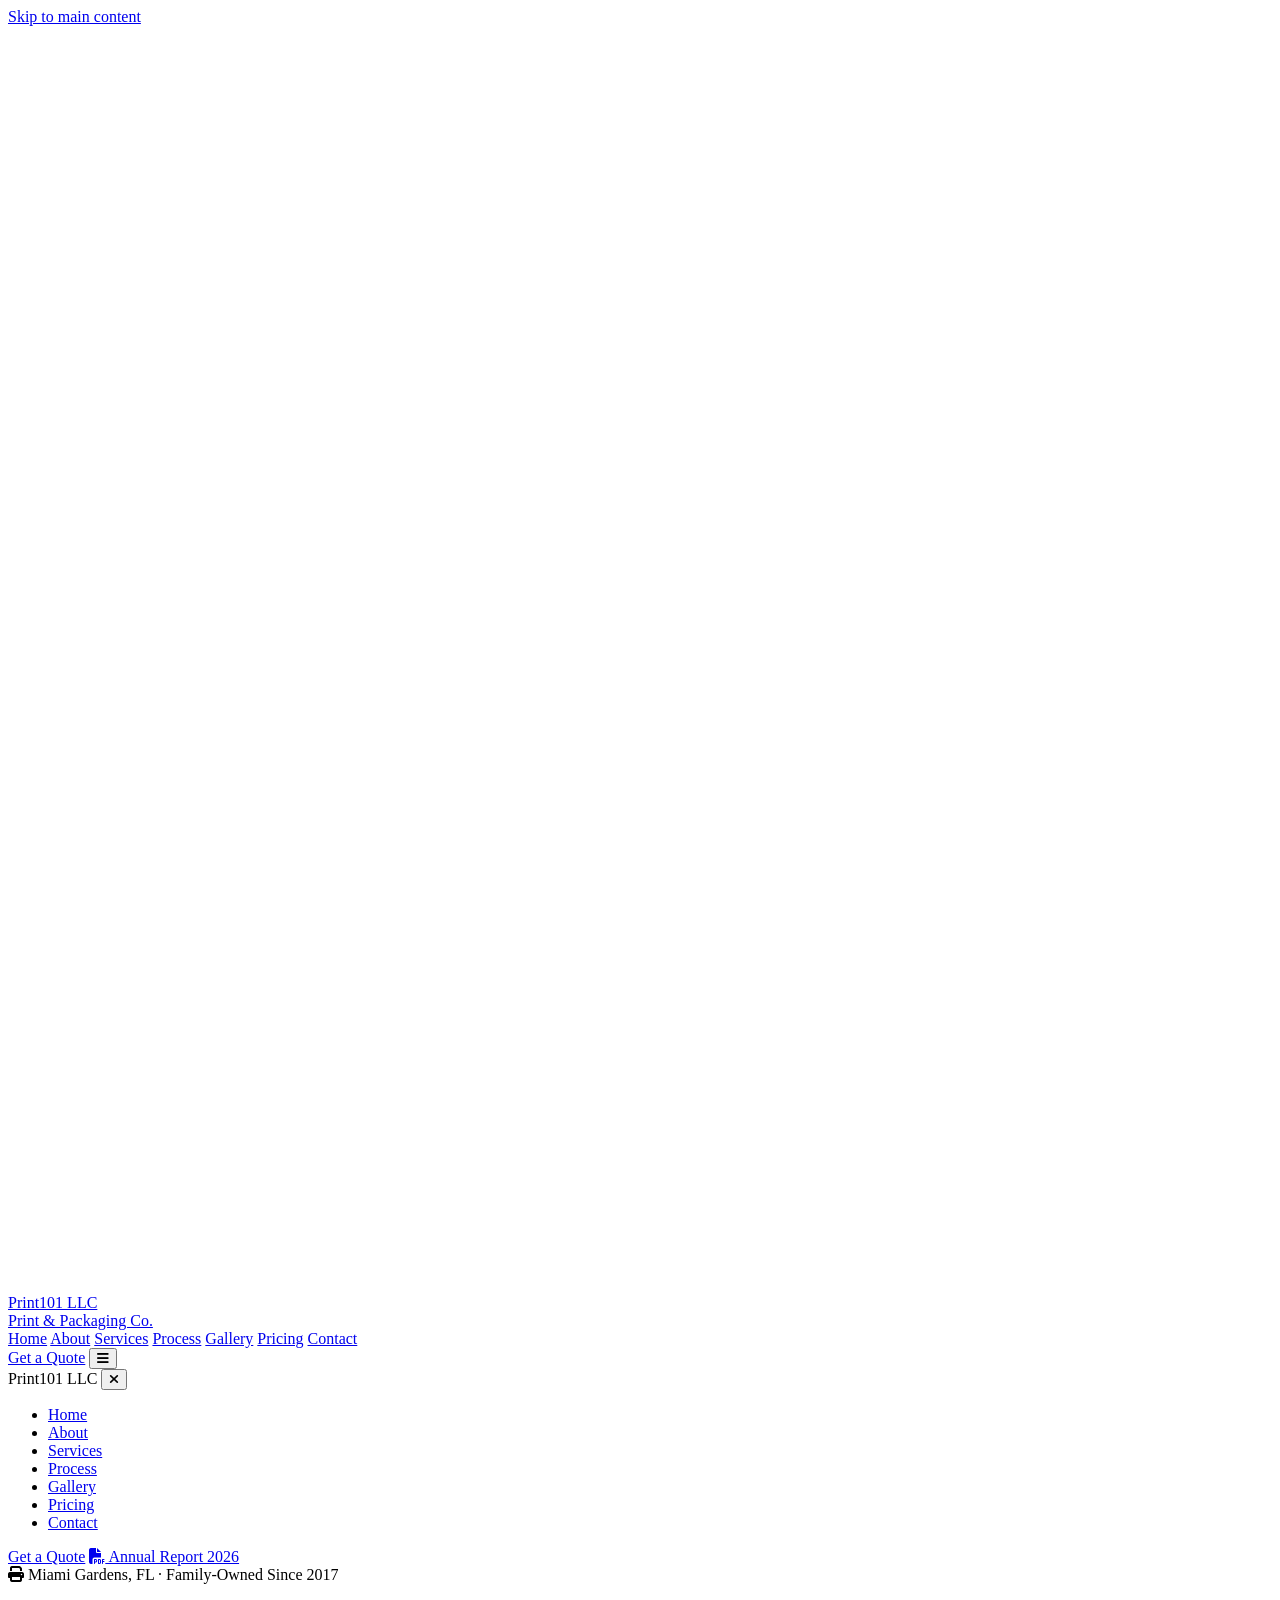
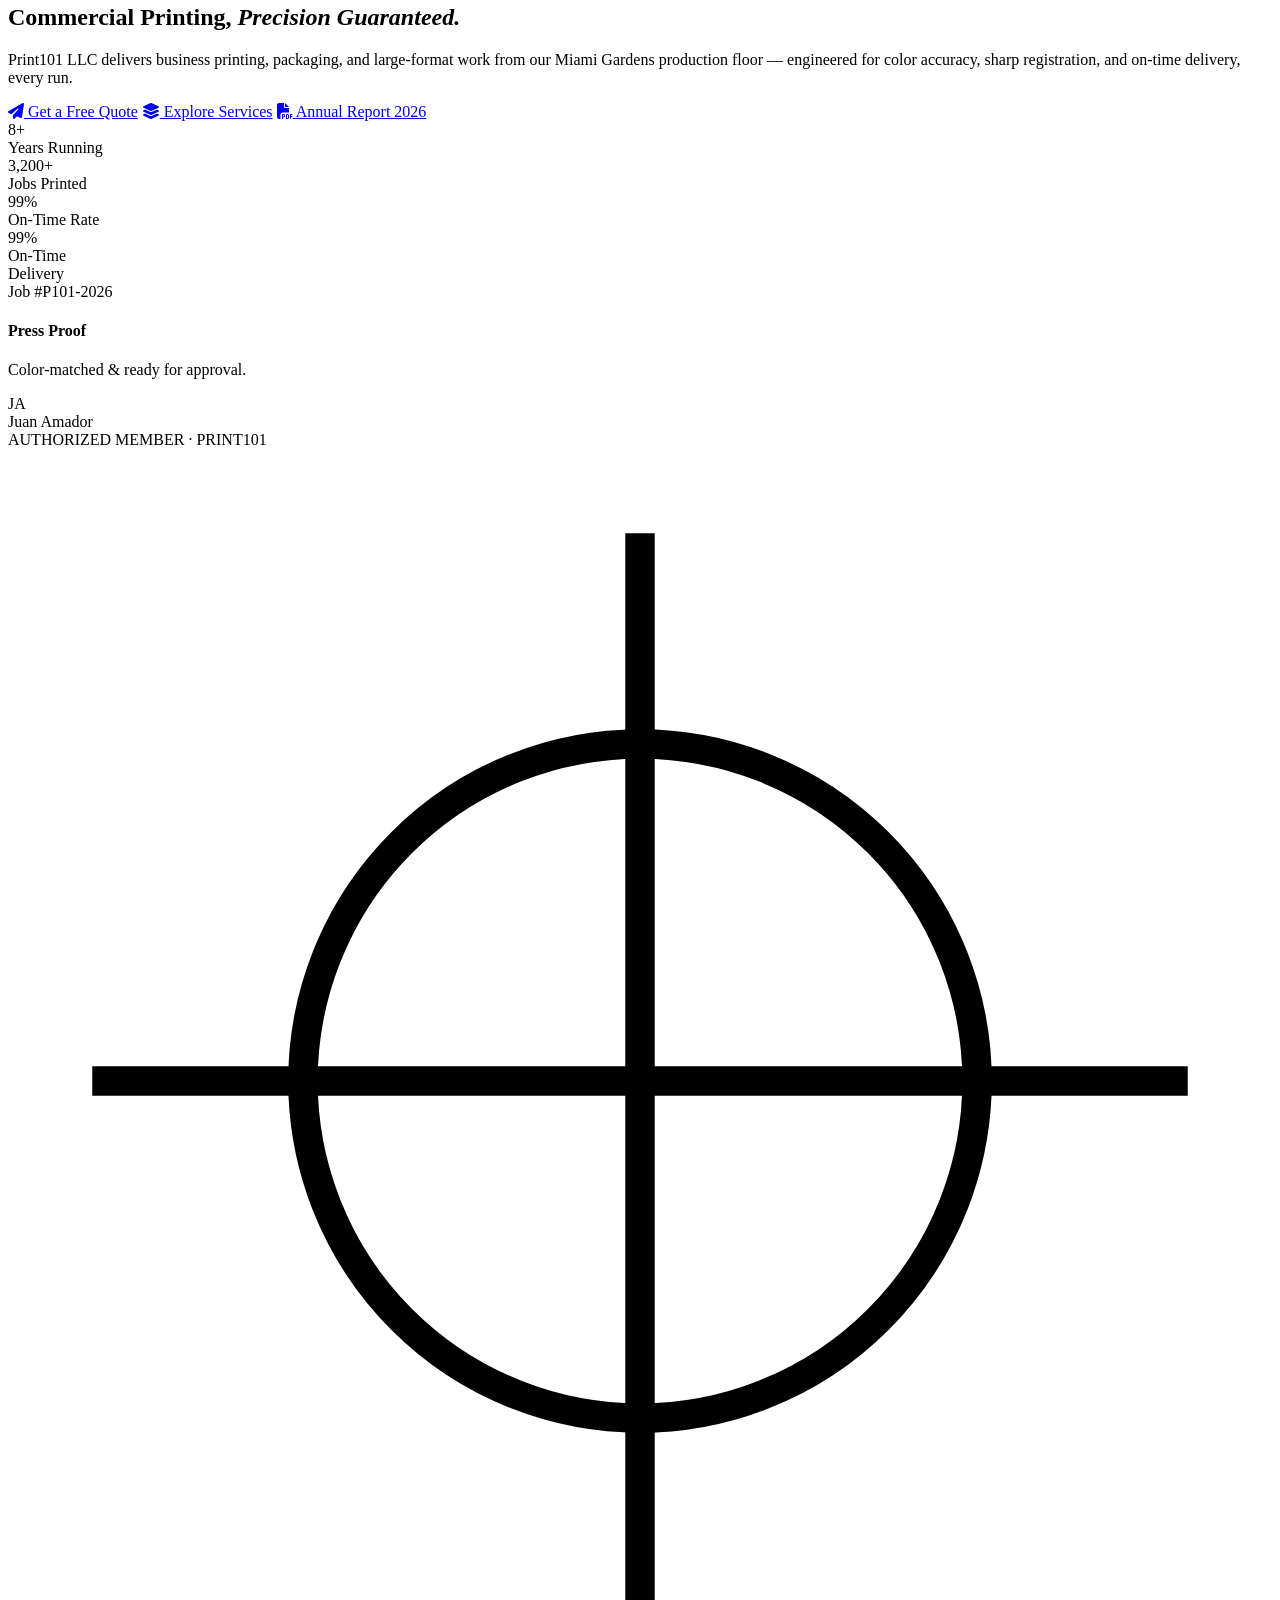
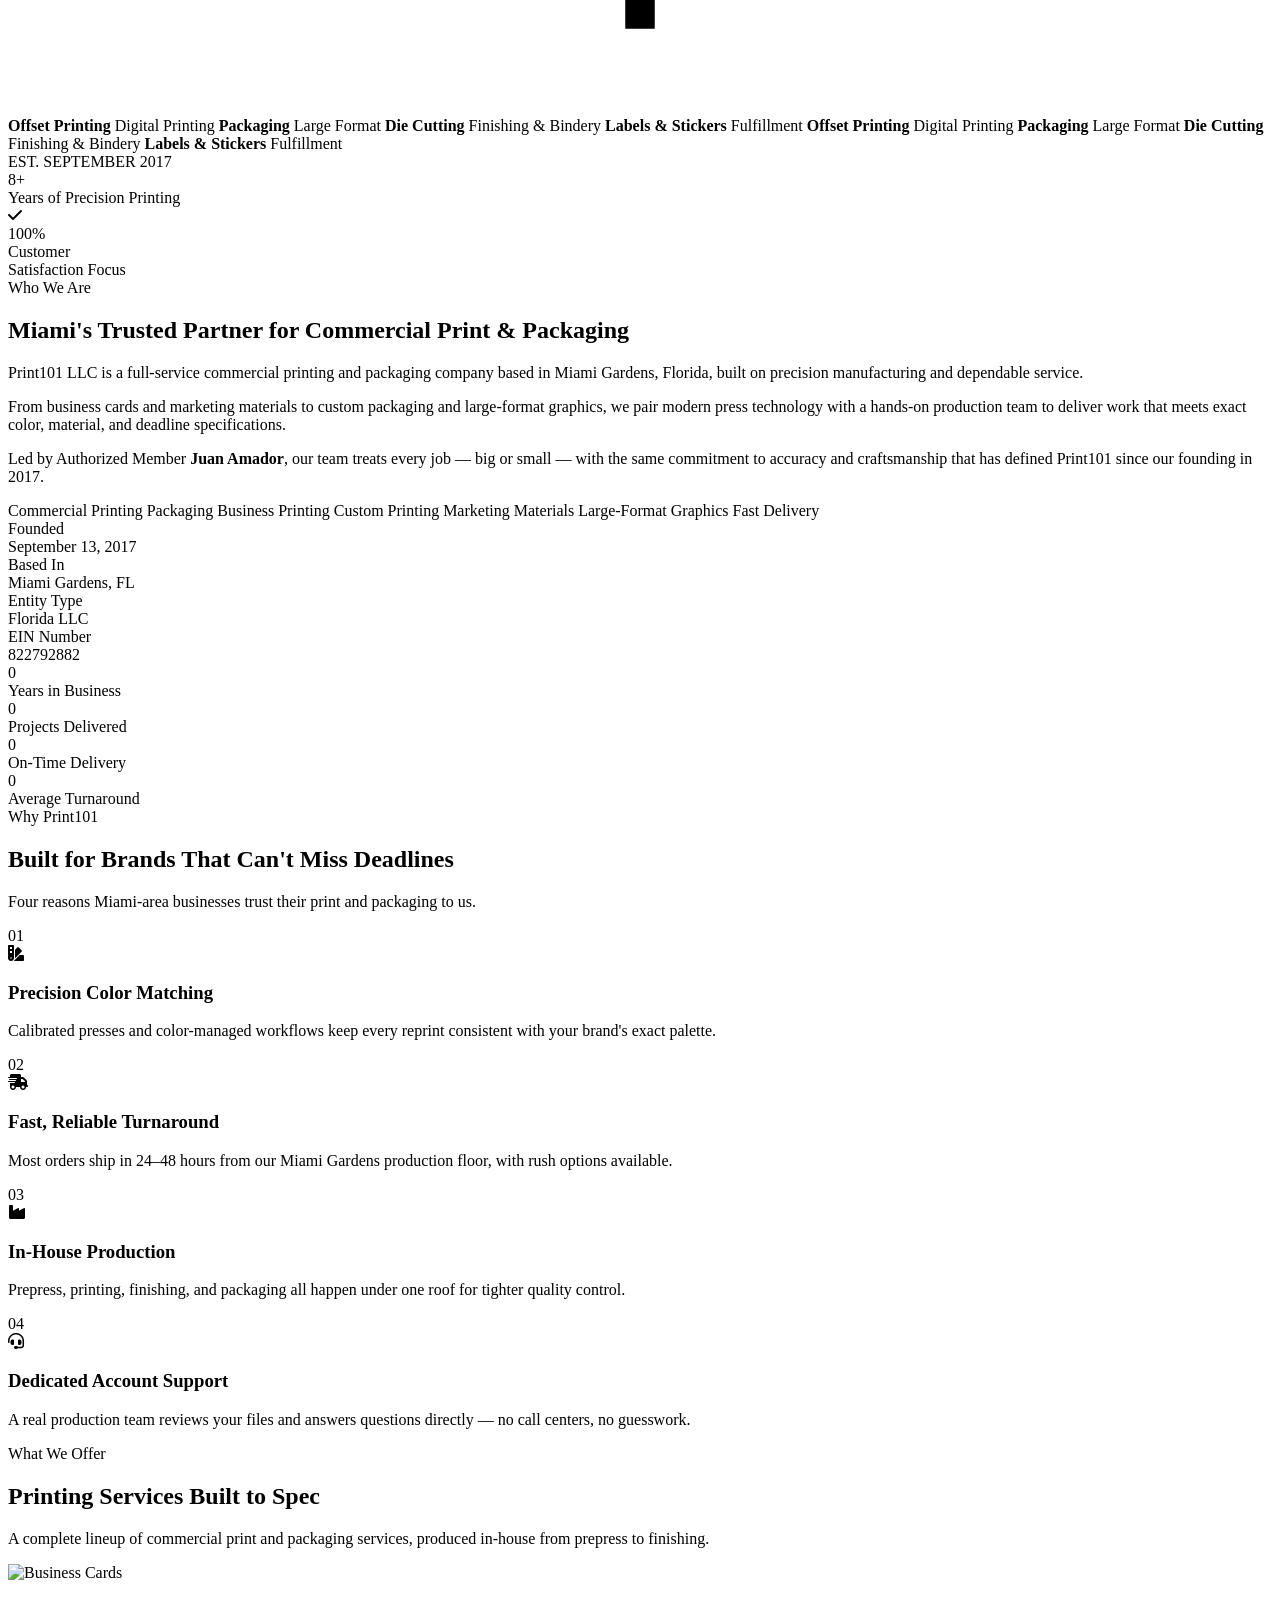
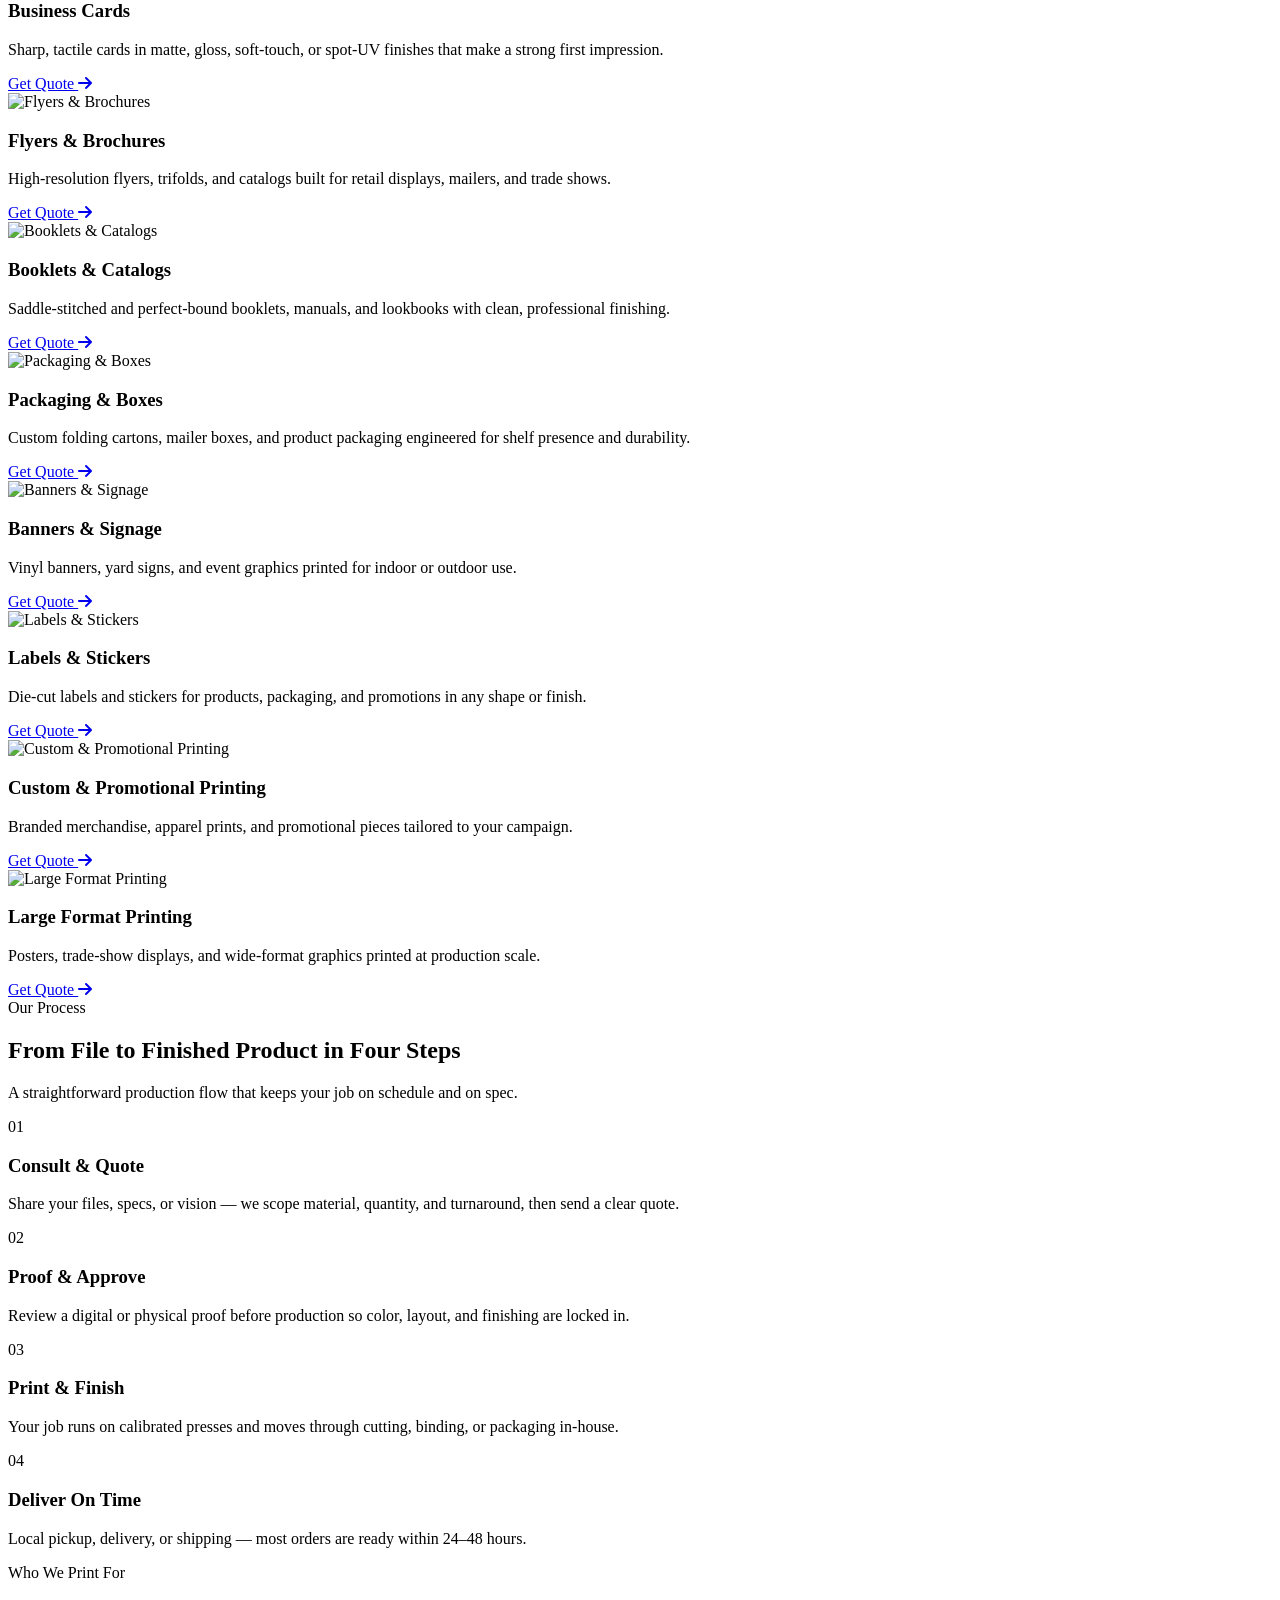
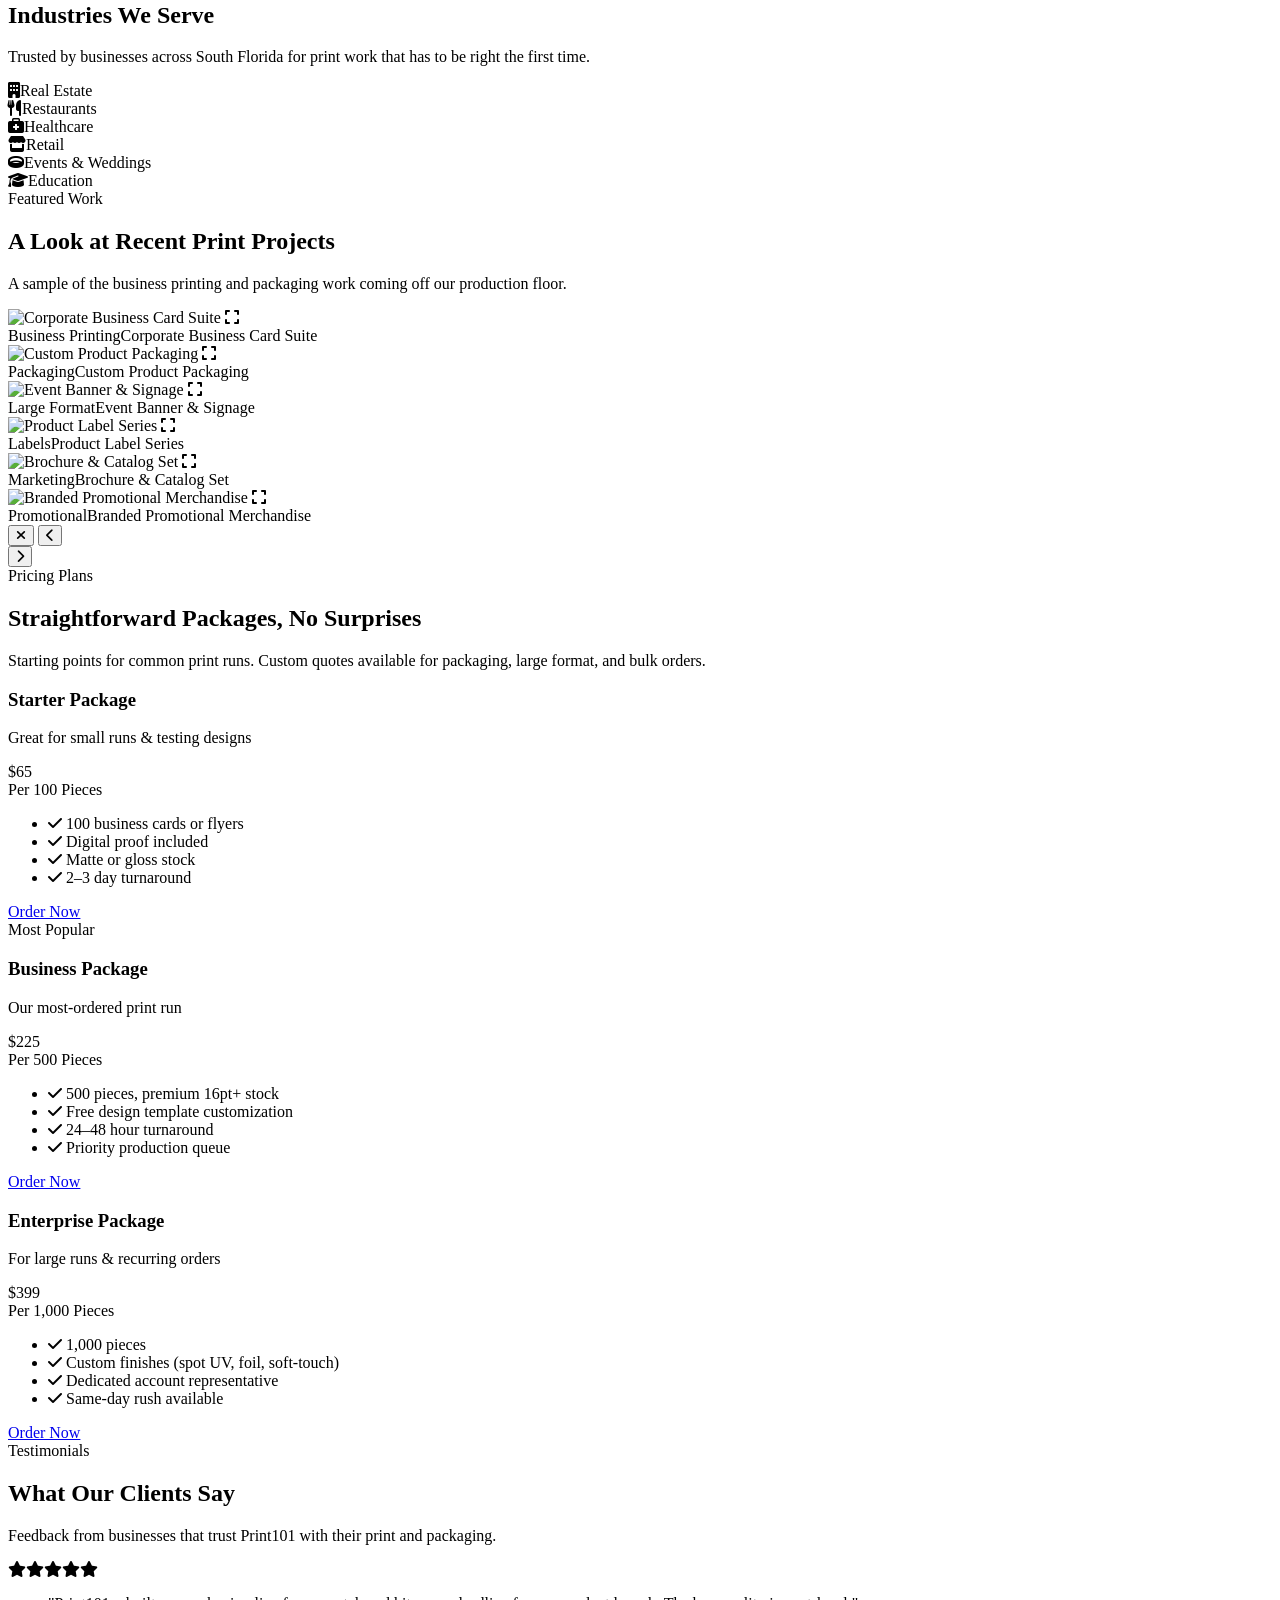
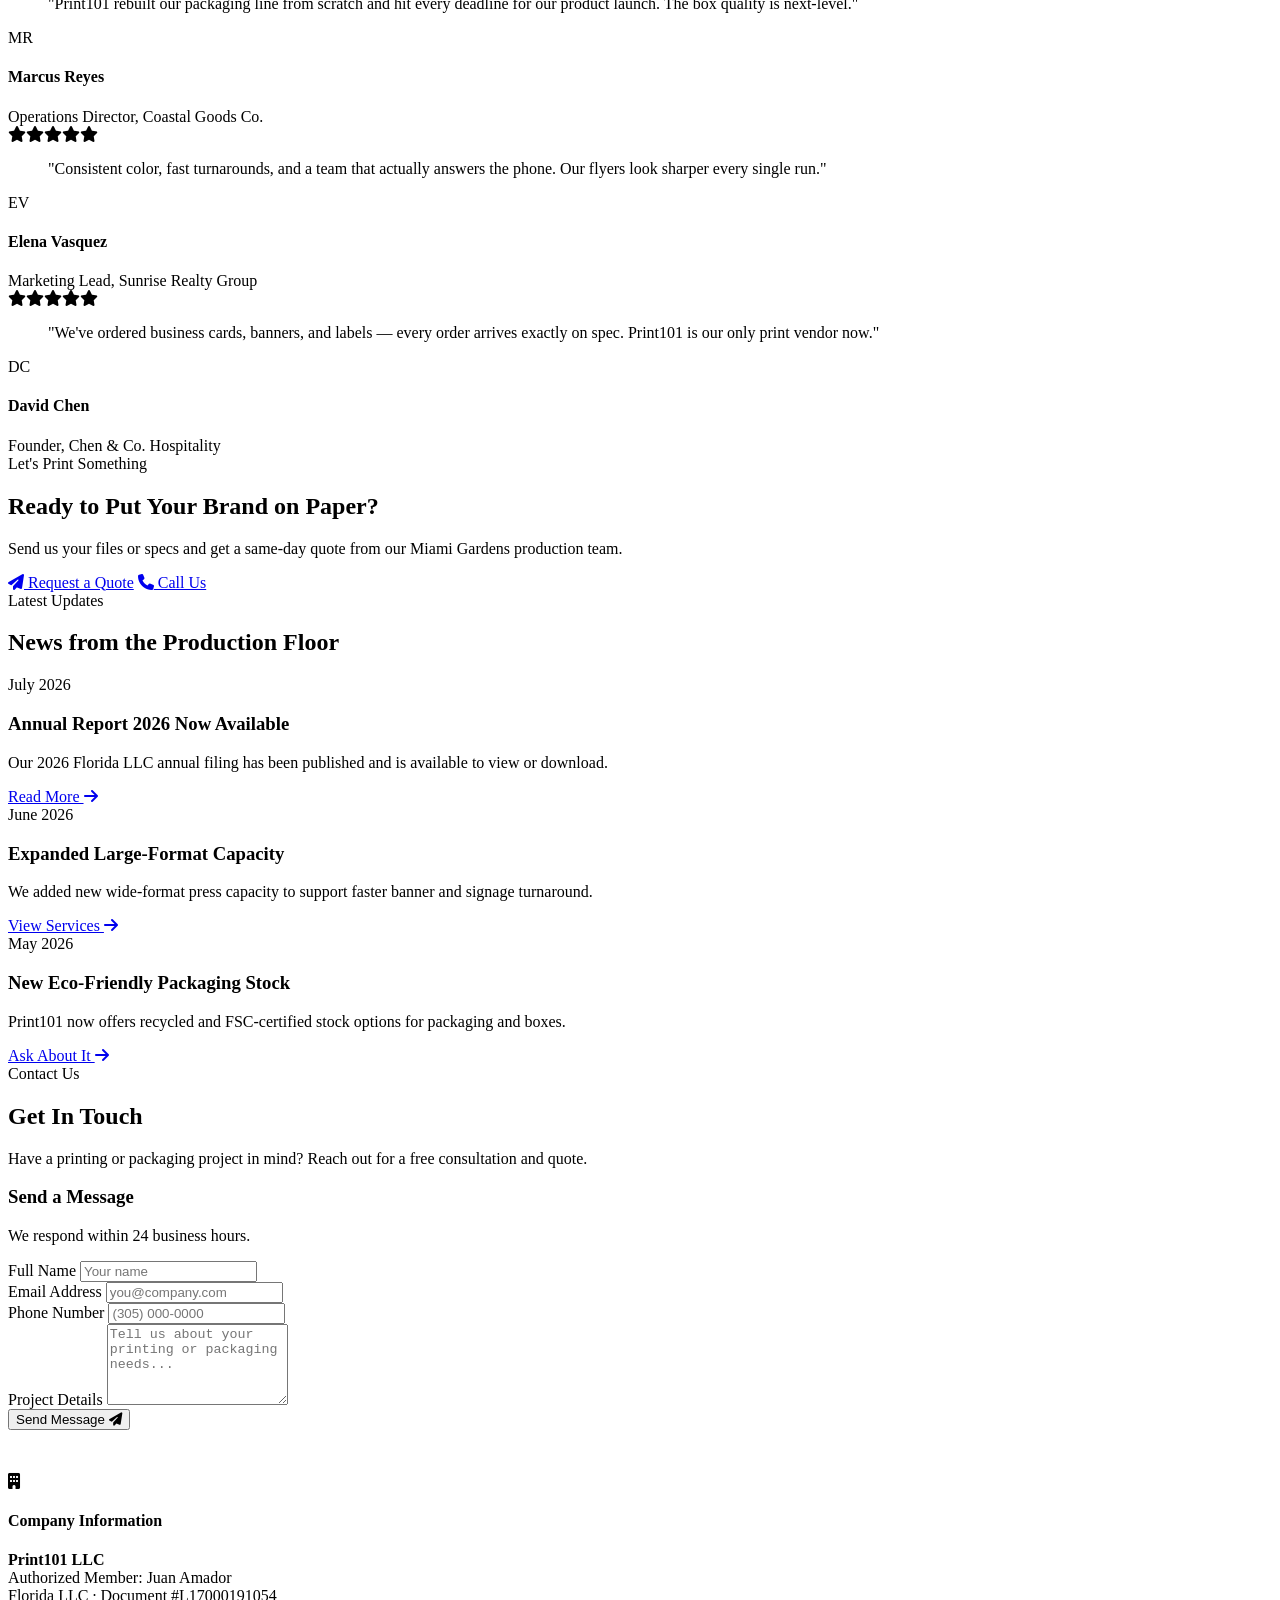
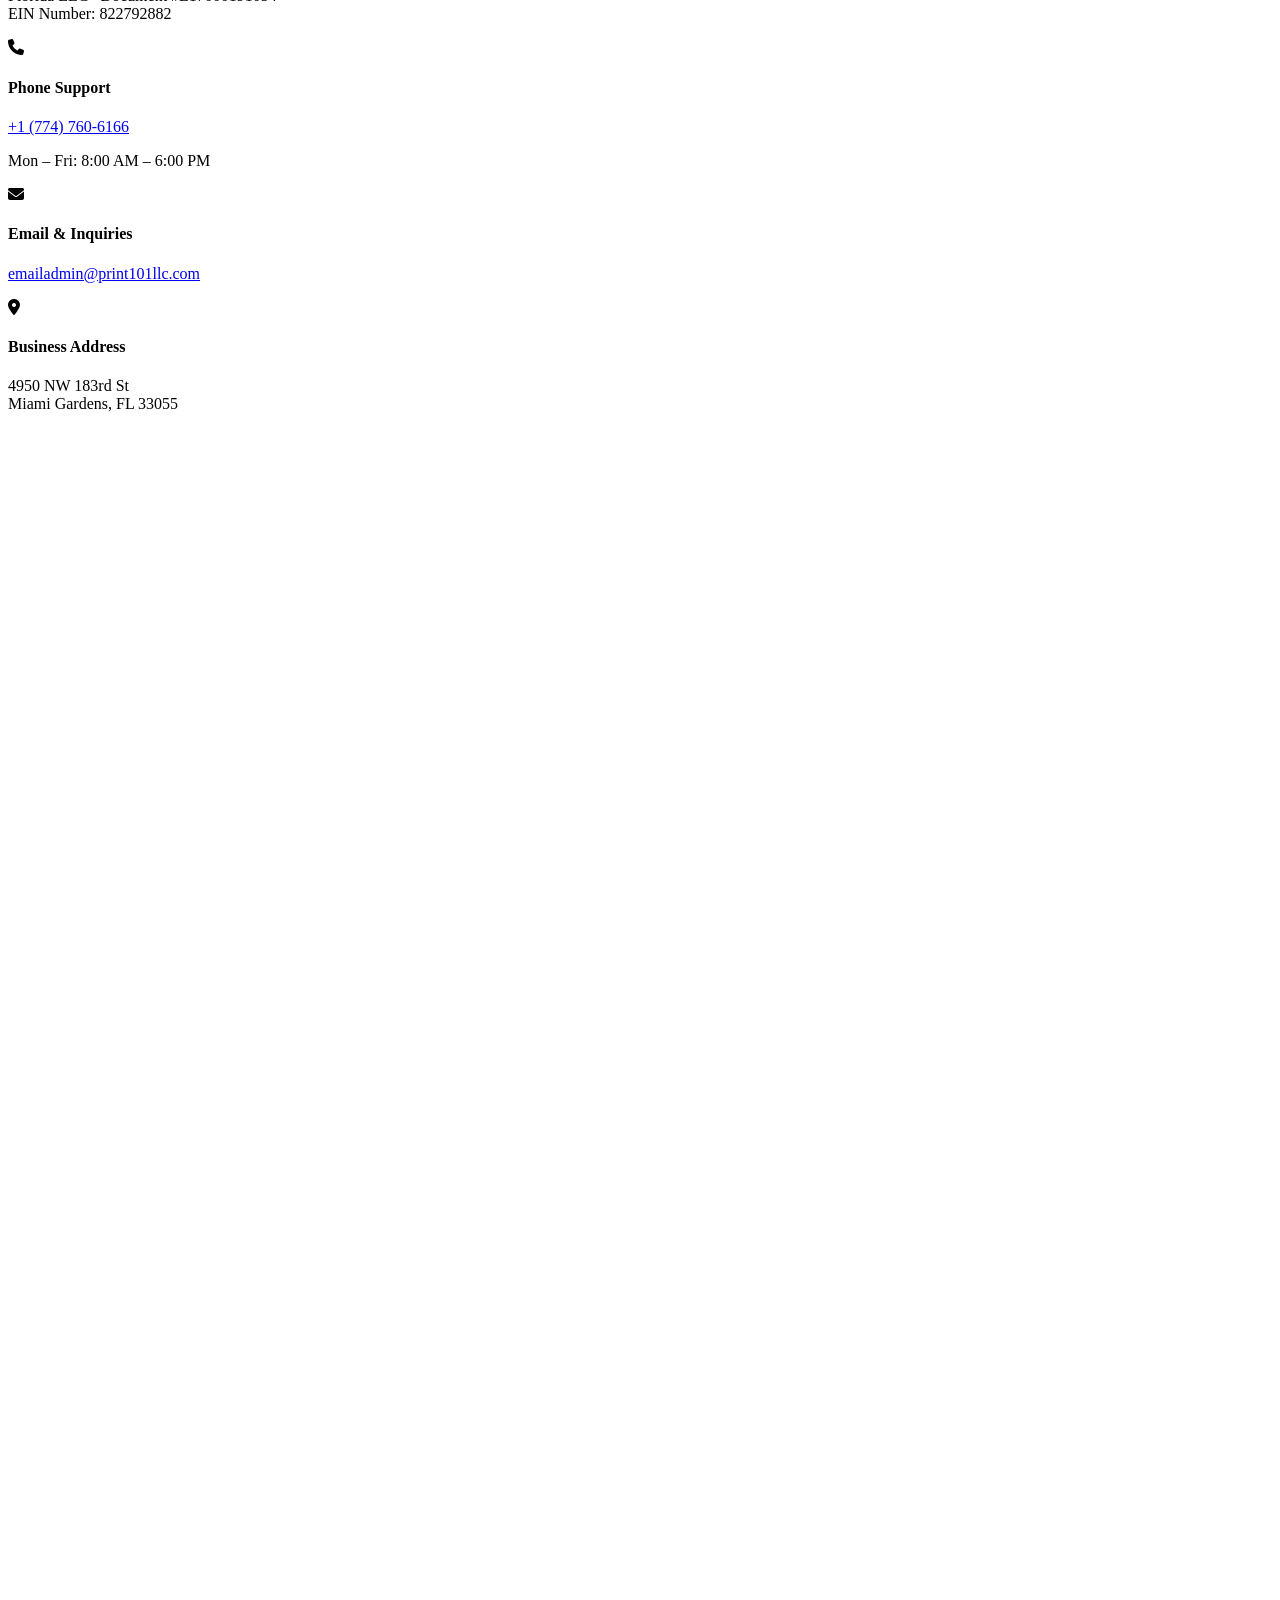
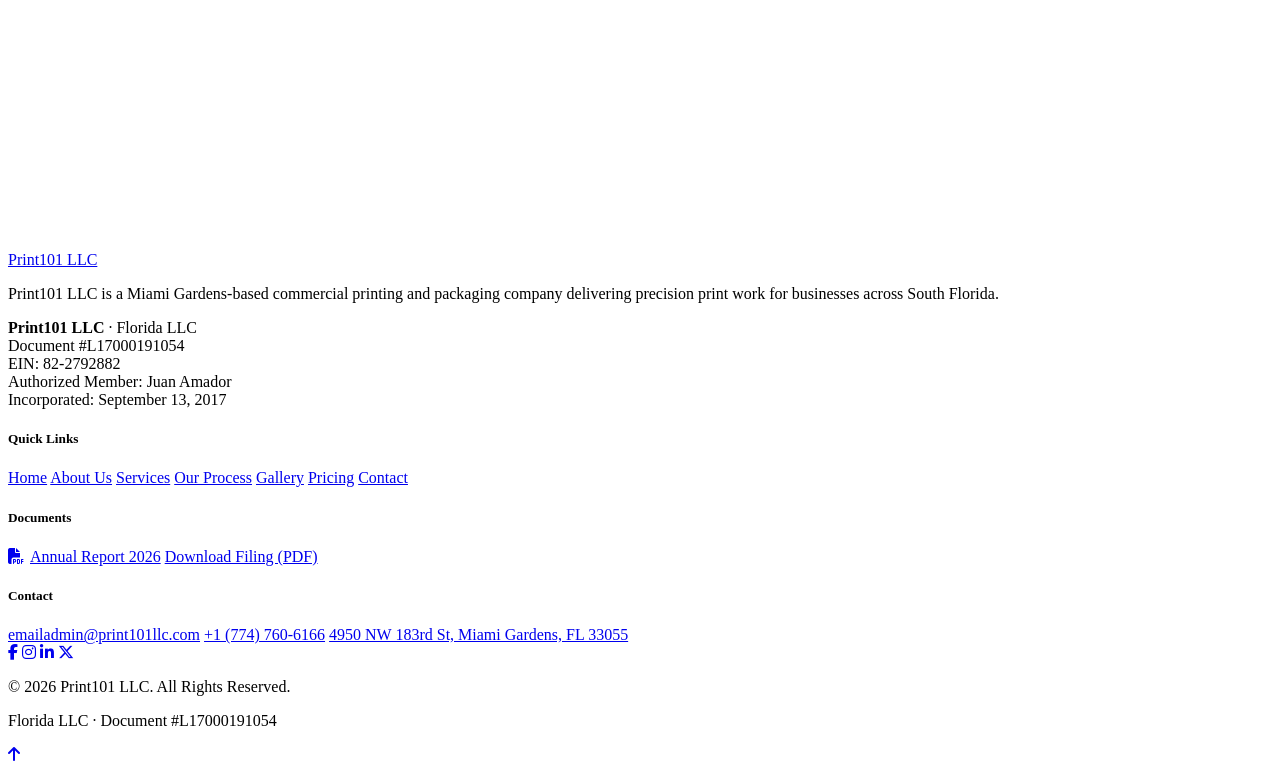
==== commit 3ff1a086: "Add files via upload" ====
--- a/index.html
+++ b/index.html
@@ -1,43 +1,51 @@
 <!DOCTYPE html>
 <html lang="en">
+
 <head>
-<meta charset="UTF-8">
-<meta name="viewport" content="width=device-width, initial-scale=1.0">
-<title>Print101 LLC | Commercial Printing &amp; Packaging in Miami Gardens, FL</title>
-<meta name="description" content="Print101 LLC is a Miami Gardens, FL commercial printing and packaging company offering business cards, flyers, brochures, packaging, banners, labels, and large-format printing with fast turnaround.">
-<meta name="keywords" content="commercial printing Miami, packaging company Florida, business cards printing, large format printing, Miami Gardens printer, Print101 LLC">
-<meta name="author" content="Print101 LLC">
-<meta name="robots" content="index, follow">
-<link rel="canonical" href="https://print101llc.com/">
-
-<!-- Open Graph -->
-<meta property="og:type" content="website">
-<meta property="og:site_name" content="Print101 LLC">
-<meta property="og:title" content="Print101 LLC | Commercial Printing &amp; Packaging in Miami Gardens, FL">
-<meta property="og:description" content="Business cards, packaging, banners, labels, and large-format printing — engineered for precision and fast turnaround. Family-owned, Miami Gardens, FL.">
-<meta property="og:url" content="https://print101llc.com/">
-<meta property="og:image" content="https://print101llc.com/assets/og-cover.jpg">
-<meta property="og:locale" content="en_US">
-
-<!-- Twitter Card -->
-<meta name="twitter:card" content="summary_large_image">
-<meta name="twitter:title" content="Print101 LLC | Commercial Printing &amp; Packaging">
-<meta name="twitter:description" content="Precision commercial printing and packaging from our Miami Gardens, FL production floor.">
-<meta name="twitter:image" content="https://print101llc.com/assets/og-cover.jpg">
-
-<!-- Favicon -->
-<link rel="icon" type="image/svg+xml" href="data:image/svg+xml,%3Csvg xmlns='http://www.w3.org/2000/svg' viewBox='0 0 100 100'%3E%3Crect width='100' height='100' rx='20' fill='%230A5B8F'/%3E%3Ctext x='50' y='66' font-family='Arial' font-size='52' font-weight='700' fill='%23fff' text-anchor='middle'%3EP%3C/text%3E%3C/svg%3E">
-
-<!-- Fonts -->
-<link rel="preconnect" href="https://fonts.googleapis.com">
-<link rel="preconnect" href="https://fonts.gstatic.com" crossorigin>
-<link href="https://fonts.googleapis.com/css2?family=Space+Grotesk:wght@500;600;700&family=Inter:wght@400;500;600;700&family=IBM+Plex+Mono:wght@400;500&display=swap" rel="stylesheet">
-<link rel="stylesheet" href="https://cdnjs.cloudflare.com/ajax/libs/font-awesome/6.5.1/css/all.min.css">
-
-<link rel="stylesheet" href="css/styles.css">
-
-<!-- Structured Data: LocalBusiness -->
-<script type="application/ld+json">
+  <meta charset="UTF-8">
+  <meta name="viewport" content="width=device-width, initial-scale=1.0">
+  <title>Print101 LLC | Commercial Printing &amp; Packaging in Miami Gardens, FL</title>
+  <meta name="description"
+    content="Print101 LLC is a Miami Gardens, FL commercial printing and packaging company offering business cards, flyers, brochures, packaging, banners, labels, and large-format printing with fast turnaround.">
+  <meta name="keywords"
+    content="commercial printing Miami, packaging company Florida, business cards printing, large format printing, Miami Gardens printer, Print101 LLC">
+  <meta name="author" content="Print101 LLC">
+  <meta name="robots" content="index, follow">
+  <link rel="canonical" href="https://print101llc.com/">
+
+  <!-- Open Graph -->
+  <meta property="og:type" content="website">
+  <meta property="og:site_name" content="Print101 LLC">
+  <meta property="og:title" content="Print101 LLC | Commercial Printing &amp; Packaging in Miami Gardens, FL">
+  <meta property="og:description"
+    content="Business cards, packaging, banners, labels, and large-format printing — engineered for precision and fast turnaround. Family-owned, Miami Gardens, FL.">
+  <meta property="og:url" content="https://print101llc.com/">
+  <meta property="og:image" content="https://print101llc.com/assets/og-cover.jpg">
+  <meta property="og:locale" content="en_US">
+
+  <!-- Twitter Card -->
+  <meta name="twitter:card" content="summary_large_image">
+  <meta name="twitter:title" content="Print101 LLC | Commercial Printing &amp; Packaging">
+  <meta name="twitter:description"
+    content="Precision commercial printing and packaging from our Miami Gardens, FL production floor.">
+  <meta name="twitter:image" content="https://print101llc.com/assets/og-cover.jpg">
+
+  <!-- Favicon -->
+  <link rel="icon" type="image/svg+xml"
+    href="data:image/svg+xml,%3Csvg xmlns='http://www.w3.org/2000/svg' viewBox='0 0 100 100'%3E%3Crect width='100' height='100' rx='20' fill='%230A5B8F'/%3E%3Ctext x='50' y='66' font-family='Arial' font-size='52' font-weight='700' fill='%23fff' text-anchor='middle'%3EP%3C/text%3E%3C/svg%3E">
+
+  <!-- Fonts -->
+  <link rel="preconnect" href="https://fonts.googleapis.com">
+  <link rel="preconnect" href="https://fonts.gstatic.com" crossorigin>
+  <link
+    href="https://fonts.googleapis.com/css2?family=Space+Grotesk:wght@500;600;700&family=Inter:wght@400;500;600;700&family=IBM+Plex+Mono:wght@400;500&display=swap"
+    rel="stylesheet">
+  <link rel="stylesheet" href="https://cdnjs.cloudflare.com/ajax/libs/font-awesome/6.5.1/css/all.min.css">
+
+  <link rel="stylesheet" href="css/styles.css">
+
+  <!-- Structured Data: LocalBusiness -->
+  <script type="application/ld+json">
 {
   "@context": "https://schema.org",
   "@type": "LocalBusiness",
@@ -46,7 +54,7 @@
   "legalName": "Print101 LLC",
   "description": "Commercial printing and packaging company offering business cards, brochures, packaging, banners, labels, and large-format printing.",
   "url": "https://print101llc.com/",
-  "telephone": "+1-305-555-0142",
+  "telephone": "+1-774-760-6166",
   "email": "emailadmin@print101llc.com",
   "address": {
     "@type": "PostalAddress",
@@ -68,769 +76,862 @@
 }
 </script>
 </head>
+
 <body>
-<a href="#main" class="skip-link">Skip to main content</a>
-
-<!-- ============ NAVBAR ============ -->
-<header class="navbar" id="navbar">
-  <div class="container nav-container">
-    <a href="#home" class="brand" aria-label="Print101 LLC — Home">
-      <span class="brand-mark">
-        <svg viewBox="0 0 40 40" fill="none" xmlns="http://www.w3.org/2000/svg" aria-hidden="true">
-          <rect x="6" y="6" width="28" height="28" rx="6" stroke="white" stroke-width="2" stroke-dasharray="3 3" fill="none" opacity="0.7"/>
-          <path d="M14 13h9a4 4 0 0 1 0 8h-6v6h-3V13z" stroke="white" stroke-width="2.2" stroke-linejoin="round" fill="none"/>
-        </svg>
-      </span>
-      <span>
-        <span class="brand-name">Print101 LLC</span><br>
-        <span class="brand-sub">Print &amp; Packaging Co.</span>
-      </span>
-    </a>
-
-    <nav class="nav-links" aria-label="Primary">
-      <a href="#home" class="active">Home</a>
-      <a href="#about">About</a>
-      <a href="#services">Services</a>
-      <a href="#process">Process</a>
-      <a href="#gallery">Gallery</a>
-      <a href="#pricing">Pricing</a>
-      <a href="#contact">Contact</a>
-    </nav>
-
-    <div class="nav-cta">
-      <a href="#contact" class="btn btn-outline btn-sm">Get a Quote</a>
-      <button class="mobile-toggle" id="mobileToggle" aria-label="Open menu" aria-expanded="false">
-        <i class="fas fa-bars"></i>
-      </button>
+  <a href="#main" class="skip-link">Skip to main content</a>
+
+  <!-- ============ NAVBAR ============ -->
+  <header class="navbar" id="navbar">
+    <div class="container nav-container">
+      <a href="#home" class="brand" aria-label="Print101 LLC — Home">
+        <span class="brand-mark">
+          <svg viewBox="0 0 40 40" fill="none" xmlns="http://www.w3.org/2000/svg" aria-hidden="true">
+            <rect x="6" y="6" width="28" height="28" rx="6" stroke="white" stroke-width="2" stroke-dasharray="3 3"
+              fill="none" opacity="0.7" />
+            <path d="M14 13h9a4 4 0 0 1 0 8h-6v6h-3V13z" stroke="white" stroke-width="2.2" stroke-linejoin="round"
+              fill="none" />
+          </svg>
+        </span>
+        <span>
+          <span class="brand-name">Print101 LLC</span><br>
+          <span class="brand-sub">Print &amp; Packaging Co.</span>
+        </span>
+      </a>
+
+      <nav class="nav-links" aria-label="Primary">
+        <a href="#home" class="active">Home</a>
+        <a href="#about">About</a>
+        <a href="#services">Services</a>
+        <a href="#process">Process</a>
+        <a href="#gallery">Gallery</a>
+        <a href="#pricing">Pricing</a>
+        <a href="#contact">Contact</a>
+      </nav>
+
+      <div class="nav-cta">
+        <a href="#contact" class="btn btn-outline btn-sm">Get a Quote</a>
+        <button class="mobile-toggle" id="mobileToggle" aria-label="Open menu" aria-expanded="false">
+          <i class="fas fa-bars"></i>
+        </button>
+      </div>
     </div>
-  </div>
-</header>
-
-<div class="scrim" id="scrim"></div>
-<aside class="mobile-panel" id="mobilePanel" aria-label="Mobile navigation">
-  <div class="mobile-panel-head">
-    <span class="brand-name">Print101 LLC</span>
-    <button class="mobile-panel-close" id="mobileClose" aria-label="Close menu"><i class="fas fa-times"></i></button>
-  </div>
-  <ul>
-    <li><a href="#home">Home</a></li>
-    <li><a href="#about">About</a></li>
-    <li><a href="#services">Services</a></li>
-    <li><a href="#process">Process</a></li>
-    <li><a href="#gallery">Gallery</a></li>
-    <li><a href="#pricing">Pricing</a></li>
-    <li><a href="#contact">Contact</a></li>
-  </ul>
-  <div class="mobile-panel-foot">
-    <a href="#contact" class="btn btn-primary btn-full">Get a Quote</a>
-    <a href="annual-report-2026.html" class="btn btn-outline btn-full"><i class="fas fa-file-pdf"></i> Annual Report 2026</a>
-  </div>
-</aside>
-
-<main id="main">
-  <!-- ============ HERO ============ -->
-  <section class="hero" id="home">
+  </header>
+
+  <div class="scrim" id="scrim"></div>
+  <aside class="mobile-panel" id="mobilePanel" aria-label="Mobile navigation">
+    <div class="mobile-panel-head">
+      <span class="brand-name">Print101 LLC</span>
+      <button class="mobile-panel-close" id="mobileClose" aria-label="Close menu"><i class="fas fa-times"></i></button>
+    </div>
+    <ul>
+      <li><a href="#home">Home</a></li>
+      <li><a href="#about">About</a></li>
+      <li><a href="#services">Services</a></li>
+      <li><a href="#process">Process</a></li>
+      <li><a href="#gallery">Gallery</a></li>
+      <li><a href="#pricing">Pricing</a></li>
+      <li><a href="#contact">Contact</a></li>
+    </ul>
+    <div class="mobile-panel-foot">
+      <a href="#contact" class="btn btn-primary btn-full">Get a Quote</a>
+      <a href="annual-report-2026.html" class="btn btn-outline btn-full"><i class="fas fa-file-pdf"></i> Annual Report
+        2026</a>
+    </div>
+  </aside>
+
+  <main id="main">
+    <!-- ============ HERO ============ -->
+    <section class="hero" id="home">
+      <div class="halftone" aria-hidden="true"></div>
+      <div class="container">
+        <div class="hero-grid">
+          <div class="hero-content">
+            <div class="hero-badge reveal up in">
+              <span class="dot"><i class="fas fa-print"></i></span>
+              Miami Gardens, FL · Family-Owned Since 2017
+            </div>
+            <h1 class="reveal up in">Commercial Printing, <em>Precision Guaranteed.</em></h1>
+            <p class="lead reveal up in reveal-delay-1">Print101 LLC delivers business printing, packaging, and
+              large-format work from our Miami Gardens production floor — engineered for color accuracy, sharp
+              registration, and on-time delivery, every run.</p>
+            <div class="hero-actions reveal up in reveal-delay-2">
+              <a href="#contact" class="btn btn-accent"><i class="fas fa-paper-plane"></i> Get a Free Quote</a>
+              <a href="#services" class="btn btn-ghost-light"><i class="fas fa-layer-group"></i> Explore Services</a>
+              <a href="annual-report-2026.html" class="btn btn-ghost-light"><i class="fas fa-file-pdf"></i> Annual
+                Report 2026</a>
+            </div>
+            <div class="hero-stats reveal up in reveal-delay-3">
+              <div class="hero-stat">
+                <div class="num">8+</div>
+                <div class="lbl">Years Running</div>
+              </div>
+              <div class="hero-stat">
+                <div class="num">3,200+</div>
+                <div class="lbl">Jobs Printed</div>
+              </div>
+              <div class="hero-stat">
+                <div class="num">99%</div>
+                <div class="lbl">On-Time Rate</div>
+              </div>
+            </div>
+          </div>
+
+          <div class="hero-visual reveal scale in reveal-delay-2">
+            <div class="sheet sheet-chip">
+              <div class="pct">99%</div>
+              <div class="cap">On-Time<br>Delivery</div>
+            </div>
+            <div class="sheet sheet-main">
+              <div class="sheet-tag">Job #P101-2026</div>
+              <div class="swatch-row">
+                <span class="swatch" style="background:#0A5B8F"></span>
+                <span class="swatch" style="background:#0E7490"></span>
+                <span class="swatch" style="background:#F59E0B"></span>
+                <span class="swatch" style="background:#1E293B"></span>
+              </div>
+              <h4>Press Proof</h4>
+              <p>Color-matched &amp; ready for approval.</p>
+              <div class="bars">
+                <div class="bar w70"></div>
+                <div class="bar w45"></div>
+              </div>
+            </div>
+            <div class="sheet sheet-card">
+              <div class="initials">JA</div>
+              <div class="name">Juan Amador</div>
+              <div class="role">AUTHORIZED MEMBER · PRINT101</div>
+            </div>
+            <svg class="sheet-reg" viewBox="0 0 60 60" fill="none" aria-hidden="true">
+              <circle cx="30" cy="30" r="16" stroke="currentColor" stroke-width="1.4" />
+              <line x1="30" y1="4" x2="30" y2="56" stroke="currentColor" stroke-width="1.4" />
+              <line x1="4" y1="30" x2="56" y2="30" stroke="currentColor" stroke-width="1.4" />
+            </svg>
+          </div>
+        </div>
+      </div>
+    </section>
+
+    <div class="marquee-strip" aria-hidden="true">
+      <div class="marquee-track">
+        <span><strong>Offset Printing</strong></span>
+        <span>Digital Printing</span>
+        <span><strong>Packaging</strong></span>
+        <span>Large Format</span>
+        <span><strong>Die Cutting</strong></span>
+        <span>Finishing &amp; Bindery</span>
+        <span><strong>Labels &amp; Stickers</strong></span>
+        <span>Fulfillment</span>
+        <span><strong>Offset Printing</strong></span>
+        <span>Digital Printing</span>
+        <span><strong>Packaging</strong></span>
+        <span>Large Format</span>
+        <span><strong>Die Cutting</strong></span>
+        <span>Finishing &amp; Bindery</span>
+        <span><strong>Labels &amp; Stickers</strong></span>
+        <span>Fulfillment</span>
+      </div>
+    </div>
+
+    <!-- ============ ABOUT ============ -->
+    <section class="section" id="about">
+      <div class="container">
+        <div class="about-wrap">
+          <div class="about-visual reveal left">
+            <div class="about-plate">
+              <div class="halftone" aria-hidden="true"></div>
+              <div class="about-plate-top">
+                <span class="regmark"><span class="regmark-circle"></span></span>
+                <span class="plate-year">EST. SEPTEMBER 2017</span>
+              </div>
+              <div class="about-plate-mid">
+                <div class="big">8+</div>
+                <div class="cap">Years of Precision Printing</div>
+              </div>
+              <div class="about-plate-foot">
+                <span class="swatch" style="background:#F59E0B"></span>
+                <span class="swatch" style="background:#0E7490"></span>
+                <span class="swatch" style="background:#ffffff"></span>
+                <span class="swatch" style="background:#071A2B"></span>
+              </div>
+            </div>
+            <div class="about-badge-float">
+              <span class="icon"><i class="fas fa-check"></i></span>
+              <div>
+                <div class="num">100%</div>
+                <div class="cap">Customer<br>Satisfaction Focus</div>
+              </div>
+            </div>
+          </div>
+
+          <div class="about-copy reveal right">
+            <div class="eyebrow">Who We Are</div>
+            <h2>Miami's Trusted Partner for Commercial Print &amp; Packaging</h2>
+            <p class="lead-p">Print101 LLC is a full-service commercial printing and packaging company based in Miami
+              Gardens, Florida, built on precision manufacturing and dependable service.</p>
+            <p>From business cards and marketing materials to custom packaging and large-format graphics, we pair modern
+              press technology with a hands-on production team to deliver work that meets exact color, material, and
+              deadline specifications.</p>
+            <p>Led by Authorized Member <strong>Juan Amador</strong>, our team treats every job — big or small — with
+              the same commitment to accuracy and craftsmanship that has defined Print101 since our founding in 2017.
+            </p>
+
+            <div class="about-tags">
+              <span>Commercial Printing</span>
+              <span>Packaging</span>
+              <span>Business Printing</span>
+              <span>Custom Printing</span>
+              <span>Marketing Materials</span>
+              <span>Large-Format Graphics</span>
+              <span>Fast Delivery</span>
+            </div>
+
+            <div class="about-meta-row">
+              <div class="item">
+                <div class="lbl">Founded</div>
+                <div class="val">September 13, 2017</div>
+              </div>
+              <div class="item">
+                <div class="lbl">Based In</div>
+                <div class="val">Miami Gardens, FL</div>
+              </div>
+              <div class="item">
+                <div class="lbl">Entity Type</div>
+                <div class="val">Florida LLC</div>
+              </div>
+              <div class="item">
+                <div class="lbl">EIN Number</div>
+                <div class="val">822792882</div>
+              </div>
+            </div>
+          </div>
+        </div>
+      </div>
+    </section>
+
+    <!-- ============ STATISTICS ============ -->
+    <section class="stats-strip" aria-label="Company statistics">
+      <div class="halftone" aria-hidden="true"></div>
+      <div class="container">
+        <div class="stats-grid">
+          <div class="stat-item reveal up in">
+            <div class="num"><span data-count="8" data-suffix="+">0</span></div>
+            <div class="lbl">Years in Business</div>
+          </div>
+          <div class="stat-item reveal up in reveal-delay-1">
+            <div class="num"><span data-count="3200" data-suffix="+">0</span></div>
+            <div class="lbl">Projects Delivered</div>
+          </div>
+          <div class="stat-item reveal up in reveal-delay-2">
+            <div class="num"><span data-count="99" data-suffix="%">0</span></div>
+            <div class="lbl">On-Time Delivery</div>
+          </div>
+          <div class="stat-item reveal up in reveal-delay-3">
+            <div class="num"><span data-count="24" data-suffix=" Hr">0</span></div>
+            <div class="lbl">Average Turnaround</div>
+          </div>
+        </div>
+      </div>
+    </section>
+
+    <!-- ============ WHY CHOOSE US ============ -->
+    <section class="section" id="why">
+      <div class="container">
+        <div class="section-head centered reveal up in">
+          <div class="eyebrow" style="justify-content:center">Why Print101</div>
+          <h2>Built for Brands That Can't Miss Deadlines</h2>
+          <p>Four reasons Miami-area businesses trust their print and packaging to us.</p>
+        </div>
+        <div class="why-grid">
+          <div class="why-card reveal up in">
+            <span class="idx">01</span>
+            <div class="icon-wrap"><i class="fas fa-swatchbook"></i></div>
+            <h3>Precision Color Matching</h3>
+            <p>Calibrated presses and color-managed workflows keep every reprint consistent with your brand's exact
+              palette.</p>
+          </div>
+          <div class="why-card reveal up in reveal-delay-1">
+            <span class="idx">02</span>
+            <div class="icon-wrap"><i class="fas fa-truck-fast"></i></div>
+            <h3>Fast, Reliable Turnaround</h3>
+            <p>Most orders ship in 24–48 hours from our Miami Gardens production floor, with rush options available.</p>
+          </div>
+          <div class="why-card reveal up in reveal-delay-2">
+            <span class="idx">03</span>
+            <div class="icon-wrap"><i class="fas fa-industry"></i></div>
+            <h3>In-House Production</h3>
+            <p>Prepress, printing, finishing, and packaging all happen under one roof for tighter quality control.</p>
+          </div>
+          <div class="why-card reveal up in reveal-delay-3">
+            <span class="idx">04</span>
+            <div class="icon-wrap"><i class="fas fa-headset"></i></div>
+            <h3>Dedicated Account Support</h3>
+            <p>A real production team reviews your files and answers questions directly — no call centers, no guesswork.
+            </p>
+          </div>
+        </div>
+      </div>
+    </section>
+
+    <!-- ============ SERVICES ============ -->
+    <section class="section services-section" id="services">
+      <div class="container">
+        <div class="section-head centered reveal up in">
+          <div class="eyebrow" style="justify-content:center">What We Offer</div>
+          <h2>Printing Services Built to Spec</h2>
+          <p>A complete lineup of commercial print and packaging services, produced in-house from prepress to finishing.
+          </p>
+        </div>
+        <div class="services-grid">
+          <div class="svc-card tone-1 reveal up in">
+            <img class="svc-visual" src="assets/business-cards.png" alt="Business Cards"
+              style="object-fit: cover; width: 100%;">
+            <div class="svc-body">
+              <h3>Business Cards</h3>
+              <p>Sharp, tactile cards in matte, gloss, soft-touch, or spot-UV finishes that make a strong first
+                impression.</p>
+              <a href="#contact" class="svc-link">Get Quote <i class="fas fa-arrow-right"></i></a>
+            </div>
+          </div>
+          <div class="svc-card tone-2 reveal up in reveal-delay-1">
+            <img class="svc-visual" src="assets/flyers-brochures.png" alt="Flyers &amp; Brochures"
+              style="object-fit: cover; width: 100%;">
+            <div class="svc-body">
+              <h3>Flyers &amp; Brochures</h3>
+              <p>High-resolution flyers, trifolds, and catalogs built for retail displays, mailers, and trade shows.</p>
+              <a href="#contact" class="svc-link">Get Quote <i class="fas fa-arrow-right"></i></a>
+            </div>
+          </div>
+          <div class="svc-card tone-3 reveal up in reveal-delay-2">
+            <img class="svc-visual" src="assets/booklets-catalogs.png" alt="Booklets &amp; Catalogs"
+              style="object-fit: cover; width: 100%;">
+            <div class="svc-body">
+              <h3>Booklets &amp; Catalogs</h3>
+              <p>Saddle-stitched and perfect-bound booklets, manuals, and lookbooks with clean, professional finishing.
+              </p>
+              <a href="#contact" class="svc-link">Get Quote <i class="fas fa-arrow-right"></i></a>
+            </div>
+          </div>
+          <div class="svc-card tone-4 reveal up in reveal-delay-3">
+            <img class="svc-visual" src="assets/packaging-boxes.png" alt="Packaging &amp; Boxes"
+              style="object-fit: cover; width: 100%;">
+            <div class="svc-body">
+              <h3>Packaging &amp; Boxes</h3>
+              <p>Custom folding cartons, mailer boxes, and product packaging engineered for shelf presence and
+                durability.</p>
+              <a href="#contact" class="svc-link">Get Quote <i class="fas fa-arrow-right"></i></a>
+            </div>
+          </div>
+          <div class="svc-card tone-1 reveal up in">
+            <img class="svc-visual" src="assets/banners-signage.png" alt="Banners &amp; Signage"
+              style="object-fit: cover; width: 100%;">
+            <div class="svc-body">
+              <h3>Banners &amp; Signage</h3>
+              <p>Vinyl banners, yard signs, and event graphics printed for indoor or outdoor use.</p>
+              <a href="#contact" class="svc-link">Get Quote <i class="fas fa-arrow-right"></i></a>
+            </div>
+          </div>
+          <div class="svc-card tone-2 reveal up in reveal-delay-1">
+            <img class="svc-visual" src="assets/labels-stickers.png" alt="Labels &amp; Stickers"
+              style="object-fit: cover; width: 100%;">
+            <div class="svc-body">
+              <h3>Labels &amp; Stickers</h3>
+              <p>Die-cut labels and stickers for products, packaging, and promotions in any shape or finish.</p>
+              <a href="#contact" class="svc-link">Get Quote <i class="fas fa-arrow-right"></i></a>
+            </div>
+          </div>
+          <div class="svc-card tone-3 reveal up in reveal-delay-2">
+            <img class="svc-visual" src="assets/promo-printing.png" alt="Custom &amp; Promotional Printing"
+              style="object-fit: cover; width: 100%;">
+            <div class="svc-body">
+              <h3>Custom &amp; Promotional Printing</h3>
+              <p>Branded merchandise, apparel prints, and promotional pieces tailored to your campaign.</p>
+              <a href="#contact" class="svc-link">Get Quote <i class="fas fa-arrow-right"></i></a>
+            </div>
+          </div>
+          <div class="svc-card tone-4 reveal up in reveal-delay-3">
+            <img class="svc-visual" src="assets/large-format.png" alt="Large Format Printing"
+              style="object-fit: cover; width: 100%;">
+            <div class="svc-body">
+              <h3>Large Format Printing</h3>
+              <p>Posters, trade-show displays, and wide-format graphics printed at production scale.</p>
+              <a href="#contact" class="svc-link">Get Quote <i class="fas fa-arrow-right"></i></a>
+            </div>
+          </div>
+        </div>
+      </div>
+    </section>
+
+    <!-- ============ PROCESS ============ -->
+    <section class="section" id="process">
+      <div class="container">
+        <div class="section-head centered reveal up in">
+          <div class="eyebrow" style="justify-content:center">Our Process</div>
+          <h2>From File to Finished Product in Four Steps</h2>
+          <p>A straightforward production flow that keeps your job on schedule and on spec.</p>
+        </div>
+        <div class="process-rail">
+          <div class="process-grid">
+            <div class="process-step reveal up in">
+              <div class="step-num">01</div>
+              <h3>Consult &amp; Quote</h3>
+              <p>Share your files, specs, or vision — we scope material, quantity, and turnaround, then send a clear
+                quote.</p>
+            </div>
+            <div class="process-step reveal up in reveal-delay-1">
+              <div class="step-num">02</div>
+              <h3>Proof &amp; Approve</h3>
+              <p>Review a digital or physical proof before production so color, layout, and finishing are locked in.</p>
+            </div>
+            <div class="process-step reveal up in reveal-delay-2">
+              <div class="step-num">03</div>
+              <h3>Print &amp; Finish</h3>
+              <p>Your job runs on calibrated presses and moves through cutting, binding, or packaging in-house.</p>
+            </div>
+            <div class="process-step reveal up in reveal-delay-3">
+              <div class="step-num">04</div>
+              <h3>Deliver On Time</h3>
+              <p>Local pickup, delivery, or shipping — most orders are ready within 24–48 hours.</p>
+            </div>
+          </div>
+        </div>
+      </div>
+    </section>
+
+    <!-- ============ INDUSTRIES ============ -->
+    <section class="section industries-section">
+      <div class="halftone" aria-hidden="true"></div>
+      <div class="container">
+        <div class="section-head centered reveal up in">
+          <div class="eyebrow" style="justify-content:center">Who We Print For</div>
+          <h2>Industries We Serve</h2>
+          <p>Trusted by businesses across South Florida for print work that has to be right the first time.</p>
+        </div>
+        <div class="industries-grid">
+          <div class="ind-card reveal up in"><i class="fas fa-building"></i><span>Real Estate</span></div>
+          <div class="ind-card reveal up in reveal-delay-1"><i class="fas fa-utensils"></i><span>Restaurants</span>
+          </div>
+          <div class="ind-card reveal up in reveal-delay-2"><i
+              class="fas fa-briefcase-medical"></i><span>Healthcare</span></div>
+          <div class="ind-card reveal up in reveal-delay-3"><i class="fas fa-store"></i><span>Retail</span></div>
+          <div class="ind-card reveal up in reveal-delay-4"><i class="fas fa-ring"></i><span>Events &amp;
+              Weddings</span></div>
+          <div class="ind-card reveal up in reveal-delay-5"><i class="fas fa-graduation-cap"></i><span>Education</span>
+          </div>
+        </div>
+      </div>
+    </section>
+
+    <!-- ============ FEATURED WORK / GALLERY ============ -->
+    <section class="section" id="gallery">
+      <div class="container">
+        <div class="section-head centered reveal up in">
+          <div class="eyebrow" style="justify-content:center">Featured Work</div>
+          <h2>A Look at Recent Print Projects</h2>
+          <p>A sample of the business printing and packaging work coming off our production floor.</p>
+        </div>
+        <div class="gallery-grid">
+          <div class="gal-item span-2 reveal scale in" data-icon="fa-id-card" data-tone="1" data-tag="Business Printing"
+            data-title="Corporate Business Card Suite">
+            <img class="gal-visual" src="assets/business-cards.png" alt="Corporate Business Card Suite"
+              style="object-fit: cover; width: 100%; height: 100%;">
+            <span class="zoom-ico"><i class="fas fa-expand"></i></span>
+            <div class="gal-overlay"><span class="tag">Business Printing</span><span class="title">Corporate Business
+                Card Suite</span></div>
+          </div>
+          <div class="gal-item reveal scale in reveal-delay-1" data-icon="fa-box" data-tone="4" data-tag="Packaging"
+            data-title="Custom Product Packaging">
+            <img class="gal-visual" src="assets/packaging-boxes.png" alt="Custom Product Packaging"
+              style="object-fit: cover; width: 100%; height: 100%;">
+            <span class="zoom-ico"><i class="fas fa-expand"></i></span>
+            <div class="gal-overlay"><span class="tag">Packaging</span><span class="title">Custom Product
+                Packaging</span></div>
+          </div>
+          <div class="gal-item span-row-2 reveal scale in reveal-delay-2" data-icon="fa-flag" data-tone="2"
+            data-tag="Large Format" data-title="Event Banner &amp; Signage">
+            <img class="gal-visual" src="assets/banners-signage.png" alt="Event Banner &amp; Signage"
+              style="object-fit: cover; width: 100%; height: 100%;">
+            <span class="zoom-ico"><i class="fas fa-expand"></i></span>
+            <div class="gal-overlay"><span class="tag">Large Format</span><span class="title">Event Banner &amp;
+                Signage</span></div>
+          </div>
+          <div class="gal-item reveal scale in" data-icon="fa-tag" data-tone="3" data-tag="Labels"
+            data-title="Product Label Series">
+            <img class="gal-visual" src="assets/labels-stickers.png" alt="Product Label Series"
+              style="object-fit: cover; width: 100%; height: 100%;">
+            <span class="zoom-ico"><i class="fas fa-expand"></i></span>
+            <div class="gal-overlay"><span class="tag">Labels</span><span class="title">Product Label Series</span>
+            </div>
+          </div>
+          <div class="gal-item reveal scale in reveal-delay-1" data-icon="fa-book" data-tone="1" data-tag="Marketing"
+            data-title="Brochure &amp; Catalog Set">
+            <img class="gal-visual" src="assets/flyers-brochures.png" alt="Brochure &amp; Catalog Set"
+              style="object-fit: cover; width: 100%; height: 100%;">
+            <span class="zoom-ico"><i class="fas fa-expand"></i></span>
+            <div class="gal-overlay"><span class="tag">Marketing</span><span class="title">Brochure &amp; Catalog
+                Set</span></div>
+          </div>
+          <div class="gal-item span-2 reveal scale in reveal-delay-2" data-icon="fa-shirt" data-tone="3"
+            data-tag="Promotional" data-title="Branded Promotional Merchandise">
+            <img class="gal-visual" src="assets/promo-printing.png" alt="Branded Promotional Merchandise"
+              style="object-fit: cover; width: 100%; height: 100%;">
+            <span class="zoom-ico"><i class="fas fa-expand"></i></span>
+            <div class="gal-overlay"><span class="tag">Promotional</span><span class="title">Branded Promotional
+                Merchandise</span></div>
+          </div>
+        </div>
+      </div>
+    </section>
+
+    <!-- Lightbox -->
+    <div class="lightbox" id="lightbox" role="dialog" aria-modal="true" aria-hidden="true">
+      <button class="lightbox-close" id="lbClose" aria-label="Close preview"><i class="fas fa-times"></i></button>
+      <button class="lightbox-prev" id="lbPrev" aria-label="Previous image"><i class="fas fa-chevron-left"></i></button>
+      <div class="lightbox-stage">
+        <div class="lightbox-visual" id="lbVisual"></div>
+        <div class="lightbox-tag" id="lbTag"></div>
+        <div class="lightbox-caption" id="lbCaption"></div>
+      </div>
+      <button class="lightbox-next" id="lbNext" aria-label="Next image"><i class="fas fa-chevron-right"></i></button>
+    </div>
+
+    <!-- ============ PRICING ============ -->
+    <section class="section pricing-section" id="pricing">
+      <div class="container">
+        <div class="section-head centered reveal up in">
+          <div class="eyebrow" style="justify-content:center">Pricing Plans</div>
+          <h2>Straightforward Packages, No Surprises</h2>
+          <p>Starting points for common print runs. Custom quotes available for packaging, large format, and bulk
+            orders.</p>
+        </div>
+        <div class="pricing-grid">
+          <div class="price-card reveal up in">
+            <h3>Starter Package</h3>
+            <p class="price-sub">Great for small runs &amp; testing designs</p>
+            <div class="price-amt">$65</div>
+            <div class="price-unit">Per 100 Pieces</div>
+            <ul class="price-feats">
+              <li><i class="fas fa-check"></i> 100 business cards or flyers</li>
+              <li><i class="fas fa-check"></i> Digital proof included</li>
+              <li><i class="fas fa-check"></i> Matte or gloss stock</li>
+              <li><i class="fas fa-check"></i> 2–3 day turnaround</li>
+            </ul>
+            <a href="#contact" class="btn btn-outline btn-full">Order Now</a>
+          </div>
+
+          <div class="price-card featured reveal up in reveal-delay-1">
+            <span class="price-tag">Most Popular</span>
+            <h3>Business Package</h3>
+            <p class="price-sub">Our most-ordered print run</p>
+            <div class="price-amt">$225</div>
+            <div class="price-unit">Per 500 Pieces</div>
+            <ul class="price-feats">
+              <li><i class="fas fa-check"></i> 500 pieces, premium 16pt+ stock</li>
+              <li><i class="fas fa-check"></i> Free design template customization</li>
+              <li><i class="fas fa-check"></i> 24–48 hour turnaround</li>
+              <li><i class="fas fa-check"></i> Priority production queue</li>
+            </ul>
+            <a href="#contact" class="btn btn-accent btn-full">Order Now</a>
+          </div>
+
+          <div class="price-card reveal up in reveal-delay-2">
+            <h3>Enterprise Package</h3>
+            <p class="price-sub">For large runs &amp; recurring orders</p>
+            <div class="price-amt">$399</div>
+            <div class="price-unit">Per 1,000 Pieces</div>
+            <ul class="price-feats">
+              <li><i class="fas fa-check"></i> 1,000 pieces</li>
+              <li><i class="fas fa-check"></i> Custom finishes (spot UV, foil, soft-touch)</li>
+              <li><i class="fas fa-check"></i> Dedicated account representative</li>
+              <li><i class="fas fa-check"></i> Same-day rush available</li>
+            </ul>
+            <a href="#contact" class="btn btn-outline btn-full">Order Now</a>
+          </div>
+        </div>
+      </div>
+    </section>
+
+    <!-- ============ TESTIMONIALS ============ -->
+    <section class="section" id="testimonials">
+      <div class="container">
+        <div class="section-head centered reveal up in">
+          <div class="eyebrow" style="justify-content:center">Testimonials</div>
+          <h2>What Our Clients Say</h2>
+          <p>Feedback from businesses that trust Print101 with their print and packaging.</p>
+        </div>
+        <div class="testi-wrap reveal up in">
+          <div class="testi-track">
+            <div class="testi-slides" id="testiSlides">
+              <div class="testi-slide">
+                <div class="testi-card">
+                  <div class="stars"><i class="fas fa-star"></i><i class="fas fa-star"></i><i class="fas fa-star"></i><i
+                      class="fas fa-star"></i><i class="fas fa-star"></i></div>
+                  <blockquote>"Print101 rebuilt our packaging line from scratch and hit every deadline for our product
+                    launch. The box quality is next-level."</blockquote>
+                  <div class="testi-person">
+                    <div class="testi-avatar">MR</div>
+                    <div class="who">
+                      <h4>Marcus Reyes</h4><span>Operations Director, Coastal Goods Co.</span>
+                    </div>
+                  </div>
+                </div>
+              </div>
+              <div class="testi-slide">
+                <div class="testi-card">
+                  <div class="stars"><i class="fas fa-star"></i><i class="fas fa-star"></i><i class="fas fa-star"></i><i
+                      class="fas fa-star"></i><i class="fas fa-star"></i></div>
+                  <blockquote>"Consistent color, fast turnarounds, and a team that actually answers the phone. Our
+                    flyers look sharper every single run."</blockquote>
+                  <div class="testi-person">
+                    <div class="testi-avatar">EV</div>
+                    <div class="who">
+                      <h4>Elena Vasquez</h4><span>Marketing Lead, Sunrise Realty Group</span>
+                    </div>
+                  </div>
+                </div>
+              </div>
+              <div class="testi-slide">
+                <div class="testi-card">
+                  <div class="stars"><i class="fas fa-star"></i><i class="fas fa-star"></i><i class="fas fa-star"></i><i
+                      class="fas fa-star"></i><i class="fas fa-star"></i></div>
+                  <blockquote>"We've ordered business cards, banners, and labels — every order arrives exactly on spec.
+                    Print101 is our only print vendor now."</blockquote>
+                  <div class="testi-person">
+                    <div class="testi-avatar">DC</div>
+                    <div class="who">
+                      <h4>David Chen</h4><span>Founder, Chen &amp; Co. Hospitality</span>
+                    </div>
+                  </div>
+                </div>
+              </div>
+            </div>
+          </div>
+          <div class="testi-dots" id="testiDots"></div>
+        </div>
+      </div>
+    </section>
+
+    <!-- ============ CTA BAND ============ -->
+    <section class="section-tight">
+      <div class="container">
+        <div class="cta-band reveal scale in">
+          <div class="halftone" aria-hidden="true"></div>
+          <div class="cta-band-copy">
+            <div class="eyebrow">Let's Print Something</div>
+            <h2>Ready to Put Your Brand on Paper?</h2>
+            <p>Send us your files or specs and get a same-day quote from our Miami Gardens production team.</p>
+          </div>
+          <div class="cta-band-actions">
+            <a href="#contact" class="btn btn-accent"><i class="fas fa-paper-plane"></i> Request a Quote</a>
+            <a href="tel:+13055550142" class="btn btn-ghost-light"><i class="fas fa-phone"></i> Call Us</a>
+          </div>
+        </div>
+      </div>
+    </section>
+
+    <!-- ============ LATEST UPDATES ============ -->
+    <section class="section" id="updates">
+      <div class="container">
+        <div class="section-head centered reveal up in">
+          <div class="eyebrow" style="justify-content:center">Latest Updates</div>
+          <h2>News from the Production Floor</h2>
+        </div>
+        <div class="updates-grid">
+          <div class="update-card reveal up in">
+            <div class="update-top"></div>
+            <div class="update-body">
+              <div class="update-date">July 2026</div>
+              <h3>Annual Report 2026 Now Available</h3>
+              <p>Our 2026 Florida LLC annual filing has been published and is available to view or download.</p>
+              <a href="annual-report-2026.html" class="update-link">Read More <i class="fas fa-arrow-right"></i></a>
+            </div>
+          </div>
+          <div class="update-card reveal up in reveal-delay-1">
+            <div class="update-top"></div>
+            <div class="update-body">
+              <div class="update-date">June 2026</div>
+              <h3>Expanded Large-Format Capacity</h3>
+              <p>We added new wide-format press capacity to support faster banner and signage turnaround.</p>
+              <a href="#services" class="update-link">View Services <i class="fas fa-arrow-right"></i></a>
+            </div>
+          </div>
+          <div class="update-card reveal up in reveal-delay-2">
+            <div class="update-top"></div>
+            <div class="update-body">
+              <div class="update-date">May 2026</div>
+              <h3>New Eco-Friendly Packaging Stock</h3>
+              <p>Print101 now offers recycled and FSC-certified stock options for packaging and boxes.</p>
+              <a href="#contact" class="update-link">Ask About It <i class="fas fa-arrow-right"></i></a>
+            </div>
+          </div>
+        </div>
+      </div>
+    </section>
+
+    <!-- ============ CONTACT ============ -->
+    <section class="section contact-section" id="contact">
+      <div class="container">
+        <div class="section-head centered reveal up in">
+          <div class="eyebrow" style="justify-content:center">Contact Us</div>
+          <h2>Get In Touch</h2>
+          <p>Have a printing or packaging project in mind? Reach out for a free consultation and quote.</p>
+        </div>
+
+        <div class="contact-wrap">
+          <div class="contact-form-card reveal left">
+            <h3>Send a Message</h3>
+            <p>We respond within 24 business hours.</p>
+            <form action="https://formsubmit.co/emailadmin@print101llc.com" method="POST" id="contactForm">
+              <input type="text" name="_honey" style="display:none">
+              <input type="hidden" name="_captcha" value="false">
+              <input type="hidden" name="_subject" value="New inquiry — Print101 LLC website">
+              <input type="hidden" name="_next" value="https://print101llc.com/#contact">
+
+              <div class="form-row">
+                <div class="form-group">
+                  <label for="name">Full Name</label>
+                  <input type="text" id="name" name="name" class="form-control" placeholder="Your name" required>
+                </div>
+                <div class="form-group">
+                  <label for="email">Email Address</label>
+                  <input type="email" id="email" name="email" class="form-control" placeholder="you@company.com"
+                    required>
+                </div>
+              </div>
+              <div class="form-group">
+                <label for="phone">Phone Number</label>
+                <input type="tel" id="phone" name="phone" class="form-control" placeholder="(305) 000-0000">
+              </div>
+              <div class="form-group">
+                <label for="message">Project Details</label>
+                <textarea id="message" name="message" class="form-control" rows="5"
+                  placeholder="Tell us about your printing or packaging needs..." required></textarea>
+              </div>
+              <button type="submit" class="btn btn-primary btn-full">Send Message <i
+                  class="fas fa-paper-plane"></i></button>
+              <p id="formStatus" style="margin-top:14px;font-size:13px;min-height:16px;"></p>
+            </form>
+          </div>
+
+          <div class="contact-info reveal right">
+            <div class="contact-info-list">
+              <div class="info-row">
+                <span class="icon"><i class="fas fa-building"></i></span>
+                <div>
+                  <h4>Company Information</h4>
+                  <p><strong>Print101 LLC</strong><br>
+                    Authorized Member: Juan Amador<br>
+                    Florida LLC · Document #L17000191054<br>
+                    EIN Number: 822792882</p>
+                </div>
+              </div>
+              <div class="info-row">
+                <span class="icon"><i class="fas fa-phone"></i></span>
+                <div>
+                  <h4>Phone Support</h4>
+                  <p><a href="tel:+17747606166" class="contact-link">+1 (774) 760-6166</a></p>
+                  <p>Mon – Fri: 8:00 AM – 6:00 PM</p>
+                </div>
+              </div>
+              <div class="info-row">
+                <span class="icon"><i class="fas fa-envelope"></i></span>
+                <div>
+                  <h4>Email &amp; Inquiries</h4>
+                  <p><a href="mailto:emailadmin@print101llc.com" class="contact-link">emailadmin@print101llc.com</a></p>
+                </div>
+              </div>
+              <div class="info-row">
+                <span class="icon"><i class="fas fa-map-marker-alt"></i></span>
+                <div>
+                  <h4>Business Address</h4>
+                  <p>4950 NW 183rd St<br>Miami Gardens, FL 33055</p>
+                </div>
+              </div>
+            </div>
+            <div class="map-frame">
+              <iframe
+                src="https://maps.google.com/maps?q=4950%20NW%20183rd%20St%2C%20Miami%20Gardens%2C%20FL%2033055&t=&z=15&ie=UTF8&iwloc=&output=embed"
+                width="100%" height="100%" style="border:0" loading="lazy" title="Print101 LLC location map"
+                allowfullscreen></iframe>
+            </div>
+          </div>
+        </div>
+      </div>
+    </section>
+  </main>
+
+  <!-- ============ FOOTER ============ -->
+  <footer class="footer">
     <div class="halftone" aria-hidden="true"></div>
-    <div class="container">
-      <div class="hero-grid">
-        <div class="hero-content">
-          <div class="hero-badge reveal up in">
-            <span class="dot"><i class="fas fa-print"></i></span>
-            Miami Gardens, FL · Family-Owned Since 2017
-          </div>
-          <h1 class="reveal up in">Commercial Printing, <em>Precision Guaranteed.</em></h1>
-          <p class="lead reveal up in reveal-delay-1">Print101 LLC delivers business printing, packaging, and large-format work from our Miami Gardens production floor — engineered for color accuracy, sharp registration, and on-time delivery, every run.</p>
-          <div class="hero-actions reveal up in reveal-delay-2">
-            <a href="#contact" class="btn btn-accent"><i class="fas fa-paper-plane"></i> Get a Free Quote</a>
-            <a href="#services" class="btn btn-ghost-light"><i class="fas fa-layer-group"></i> Explore Services</a>
-            <a href="annual-report-2026.html" class="btn btn-ghost-light"><i class="fas fa-file-pdf"></i> Annual Report 2026</a>
-          </div>
-          <div class="hero-stats reveal up in reveal-delay-3">
-            <div class="hero-stat"><div class="num">8+</div><div class="lbl">Years Running</div></div>
-            <div class="hero-stat"><div class="num">3,200+</div><div class="lbl">Jobs Printed</div></div>
-            <div class="hero-stat"><div class="num">99%</div><div class="lbl">On-Time Rate</div></div>
-          </div>
-        </div>
-
-        <div class="hero-visual reveal scale in reveal-delay-2">
-          <div class="sheet sheet-chip">
-            <div class="pct">99%</div>
-            <div class="cap">On-Time<br>Delivery</div>
-          </div>
-          <div class="sheet sheet-main">
-            <div class="sheet-tag">Job #P101-2026</div>
-            <div class="swatch-row">
-              <span class="swatch" style="background:#0A5B8F"></span>
-              <span class="swatch" style="background:#0E7490"></span>
-              <span class="swatch" style="background:#F59E0B"></span>
-              <span class="swatch" style="background:#1E293B"></span>
-            </div>
-            <h4>Press Proof</h4>
-            <p>Color-matched &amp; ready for approval.</p>
-            <div class="bars">
-              <div class="bar w70"></div>
-              <div class="bar w45"></div>
-            </div>
-          </div>
-          <div class="sheet sheet-card">
-            <div class="initials">JA</div>
-            <div class="name">Juan Amador</div>
-            <div class="role">AUTHORIZED MEMBER · PRINT101</div>
-          </div>
-          <svg class="sheet-reg" viewBox="0 0 60 60" fill="none" aria-hidden="true">
-            <circle cx="30" cy="30" r="16" stroke="currentColor" stroke-width="1.4"/>
-            <line x1="30" y1="4" x2="30" y2="56" stroke="currentColor" stroke-width="1.4"/>
-            <line x1="4" y1="30" x2="56" y2="30" stroke="currentColor" stroke-width="1.4"/>
-          </svg>
+    <div class="container footer-top">
+      <div class="footer-grid">
+        <div class="footer-brand">
+          <a href="#home" class="brand">
+            <span class="brand-mark">
+              <svg viewBox="0 0 40 40" fill="none" xmlns="http://www.w3.org/2000/svg" aria-hidden="true">
+                <path d="M14 13h9a4 4 0 0 1 0 8h-6v6h-3V13z" stroke="white" stroke-width="2.2" stroke-linejoin="round"
+                  fill="none" />
+              </svg>
+            </span>
+            <span class="brand-name">Print101 LLC</span>
+          </a>
+          <p class="brand-desc">Print101 LLC is a Miami Gardens-based commercial printing and packaging company
+            delivering precision print work for businesses across South Florida.</p>
+          <div class="footer-legal-box">
+            <strong>Print101 LLC</strong> · Florida LLC<br>
+            Document #L17000191054<br>
+            EIN: 82-2792882<br>
+            Authorized Member: Juan Amador<br>
+            Incorporated: September 13, 2017
+          </div>
+        </div>
+
+        <div>
+          <h5>Quick Links</h5>
+          <div class="footer-links">
+            <a href="#home">Home</a>
+            <a href="#about">About Us</a>
+            <a href="#services">Services</a>
+            <a href="#process">Our Process</a>
+            <a href="#gallery">Gallery</a>
+            <a href="#pricing">Pricing</a>
+            <a href="#contact">Contact</a>
+          </div>
+        </div>
+
+        <div>
+          <h5>Documents</h5>
+          <div class="footer-links">
+            <a href="annual-report-2026.html"><i class="fas fa-file-pdf"
+                style="color:var(--accent);margin-right:6px"></i>Annual Report 2026</a>
+            <a href="assets/print101-annual-report-2026.pdf" target="_blank" rel="noopener">Download Filing (PDF)</a>
+          </div>
+        </div>
+
+        <div>
+          <h5>Contact</h5>
+          <div class="footer-links">
+            <a href="mailto:emailadmin@print101llc.com">emailadmin@print101llc.com</a>
+            <a href="tel:+17747606166">+1 (774) 760-6166</a>
+            <a href="#contact">4950 NW 183rd St, Miami Gardens, FL 33055</a>
+          </div>
+          <div class="footer-social">
+            <a href="#" aria-label="Facebook"><i class="fab fa-facebook-f"></i></a>
+            <a href="#" aria-label="Instagram"><i class="fab fa-instagram"></i></a>
+            <a href="#" aria-label="LinkedIn"><i class="fab fa-linkedin-in"></i></a>
+            <a href="#" aria-label="X (Twitter)"><i class="fab fa-x-twitter"></i></a>
+          </div>
         </div>
       </div>
     </div>
-  </section>
-
-  <div class="marquee-strip" aria-hidden="true">
-    <div class="marquee-track">
-      <span><strong>Offset Printing</strong></span>
-      <span>Digital Printing</span>
-      <span><strong>Packaging</strong></span>
-      <span>Large Format</span>
-      <span><strong>Die Cutting</strong></span>
-      <span>Finishing &amp; Bindery</span>
-      <span><strong>Labels &amp; Stickers</strong></span>
-      <span>Fulfillment</span>
-      <span><strong>Offset Printing</strong></span>
-      <span>Digital Printing</span>
-      <span><strong>Packaging</strong></span>
-      <span>Large Format</span>
-      <span><strong>Die Cutting</strong></span>
-      <span>Finishing &amp; Bindery</span>
-      <span><strong>Labels &amp; Stickers</strong></span>
-      <span>Fulfillment</span>
+    <div class="container footer-bottom">
+      <p>&copy; 2026 Print101 LLC. All Rights Reserved.</p>
+      <p>Florida LLC · Document #L17000191054</p>
     </div>
-  </div>
-
-  <!-- ============ ABOUT ============ -->
-  <section class="section" id="about">
-    <div class="container">
-      <div class="about-wrap">
-        <div class="about-visual reveal left">
-          <div class="about-plate">
-            <div class="halftone" aria-hidden="true"></div>
-            <div class="about-plate-top">
-              <span class="regmark"><span class="regmark-circle"></span></span>
-              <span class="plate-year">EST. SEPTEMBER 2017</span>
-            </div>
-            <div class="about-plate-mid">
-              <div class="big">8+</div>
-              <div class="cap">Years of Precision Printing</div>
-            </div>
-            <div class="about-plate-foot">
-              <span class="swatch" style="background:#F59E0B"></span>
-              <span class="swatch" style="background:#0E7490"></span>
-              <span class="swatch" style="background:#ffffff"></span>
-              <span class="swatch" style="background:#071A2B"></span>
-            </div>
-          </div>
-          <div class="about-badge-float">
-            <span class="icon"><i class="fas fa-check"></i></span>
-            <div>
-              <div class="num">100%</div>
-              <div class="cap">Customer<br>Satisfaction Focus</div>
-            </div>
-          </div>
-        </div>
-
-        <div class="about-copy reveal right">
-          <div class="eyebrow">Who We Are</div>
-          <h2>Miami's Trusted Partner for Commercial Print &amp; Packaging</h2>
-          <p class="lead-p">Print101 LLC is a full-service commercial printing and packaging company based in Miami Gardens, Florida, built on precision manufacturing and dependable service.</p>
-          <p>From business cards and marketing materials to custom packaging and large-format graphics, we pair modern press technology with a hands-on production team to deliver work that meets exact color, material, and deadline specifications.</p>
-          <p>Led by Authorized Member <strong>Juan Amador</strong>, our team treats every job — big or small — with the same commitment to accuracy and craftsmanship that has defined Print101 since our founding in 2017.</p>
-
-          <div class="about-tags">
-            <span>Commercial Printing</span>
-            <span>Packaging</span>
-            <span>Business Printing</span>
-            <span>Custom Printing</span>
-            <span>Marketing Materials</span>
-            <span>Large-Format Graphics</span>
-            <span>Fast Delivery</span>
-          </div>
-
-          <div class="about-meta-row">
-            <div class="item"><div class="lbl">Founded</div><div class="val">September 13, 2017</div></div>
-            <div class="item"><div class="lbl">Based In</div><div class="val">Miami Gardens, FL</div></div>
-            <div class="item"><div class="lbl">Entity Type</div><div class="val">Florida LLC</div></div>
-            <div class="item"><div class="lbl">EIN Number</div><div class="val">822792882</div></div>
-          </div>
-        </div>
-      </div>
-    </div>
-  </section>
-
-  <!-- ============ STATISTICS ============ -->
-  <section class="stats-strip" aria-label="Company statistics">
-    <div class="halftone" aria-hidden="true"></div>
-    <div class="container">
-      <div class="stats-grid">
-        <div class="stat-item reveal up in">
-          <div class="num"><span data-count="8" data-suffix="+">0</span></div>
-          <div class="lbl">Years in Business</div>
-        </div>
-        <div class="stat-item reveal up in reveal-delay-1">
-          <div class="num"><span data-count="3200" data-suffix="+">0</span></div>
-          <div class="lbl">Projects Delivered</div>
-        </div>
-        <div class="stat-item reveal up in reveal-delay-2">
-          <div class="num"><span data-count="99" data-suffix="%">0</span></div>
-          <div class="lbl">On-Time Delivery</div>
-        </div>
-        <div class="stat-item reveal up in reveal-delay-3">
-          <div class="num"><span data-count="24" data-suffix=" Hr">0</span></div>
-          <div class="lbl">Average Turnaround</div>
-        </div>
-      </div>
-    </div>
-  </section>
-
-  <!-- ============ WHY CHOOSE US ============ -->
-  <section class="section" id="why">
-    <div class="container">
-      <div class="section-head centered reveal up in">
-        <div class="eyebrow" style="justify-content:center">Why Print101</div>
-        <h2>Built for Brands That Can't Miss Deadlines</h2>
-        <p>Four reasons Miami-area businesses trust their print and packaging to us.</p>
-      </div>
-      <div class="why-grid">
-        <div class="why-card reveal up in">
-          <span class="idx">01</span>
-          <div class="icon-wrap"><i class="fas fa-swatchbook"></i></div>
-          <h3>Precision Color Matching</h3>
-          <p>Calibrated presses and color-managed workflows keep every reprint consistent with your brand's exact palette.</p>
-        </div>
-        <div class="why-card reveal up in reveal-delay-1">
-          <span class="idx">02</span>
-          <div class="icon-wrap"><i class="fas fa-truck-fast"></i></div>
-          <h3>Fast, Reliable Turnaround</h3>
-          <p>Most orders ship in 24–48 hours from our Miami Gardens production floor, with rush options available.</p>
-        </div>
-        <div class="why-card reveal up in reveal-delay-2">
-          <span class="idx">03</span>
-          <div class="icon-wrap"><i class="fas fa-industry"></i></div>
-          <h3>In-House Production</h3>
-          <p>Prepress, printing, finishing, and packaging all happen under one roof for tighter quality control.</p>
-        </div>
-        <div class="why-card reveal up in reveal-delay-3">
-          <span class="idx">04</span>
-          <div class="icon-wrap"><i class="fas fa-headset"></i></div>
-          <h3>Dedicated Account Support</h3>
-          <p>A real production team reviews your files and answers questions directly — no call centers, no guesswork.</p>
-        </div>
-      </div>
-    </div>
-  </section>
-
-  <!-- ============ SERVICES ============ -->
-  <section class="section services-section" id="services">
-    <div class="container">
-      <div class="section-head centered reveal up in">
-        <div class="eyebrow" style="justify-content:center">What We Offer</div>
-        <h2>Printing Services Built to Spec</h2>
-        <p>A complete lineup of commercial print and packaging services, produced in-house from prepress to finishing.</p>
-      </div>
-      <div class="services-grid">
-        <div class="svc-card tone-1 reveal up in">
-          <img class="svc-visual" src="assets/business-cards.png" alt="Business Cards" style="object-fit: cover; width: 100%;">
-          <div class="svc-body">
-            <h3>Business Cards</h3>
-            <p>Sharp, tactile cards in matte, gloss, soft-touch, or spot-UV finishes that make a strong first impression.</p>
-            <a href="#contact" class="svc-link">Get Quote <i class="fas fa-arrow-right"></i></a>
-          </div>
-        </div>
-        <div class="svc-card tone-2 reveal up in reveal-delay-1">
-          <img class="svc-visual" src="assets/flyers-brochures.png" alt="Flyers &amp; Brochures" style="object-fit: cover; width: 100%;">
-          <div class="svc-body">
-            <h3>Flyers &amp; Brochures</h3>
-            <p>High-resolution flyers, trifolds, and catalogs built for retail displays, mailers, and trade shows.</p>
-            <a href="#contact" class="svc-link">Get Quote <i class="fas fa-arrow-right"></i></a>
-          </div>
-        </div>
-        <div class="svc-card tone-3 reveal up in reveal-delay-2">
-          <img class="svc-visual" src="assets/booklets-catalogs.png" alt="Booklets &amp; Catalogs" style="object-fit: cover; width: 100%;">
-          <div class="svc-body">
-            <h3>Booklets &amp; Catalogs</h3>
-            <p>Saddle-stitched and perfect-bound booklets, manuals, and lookbooks with clean, professional finishing.</p>
-            <a href="#contact" class="svc-link">Get Quote <i class="fas fa-arrow-right"></i></a>
-          </div>
-        </div>
-        <div class="svc-card tone-4 reveal up in reveal-delay-3">
-          <img class="svc-visual" src="assets/packaging-boxes.png" alt="Packaging &amp; Boxes" style="object-fit: cover; width: 100%;">
-          <div class="svc-body">
-            <h3>Packaging &amp; Boxes</h3>
-            <p>Custom folding cartons, mailer boxes, and product packaging engineered for shelf presence and durability.</p>
-            <a href="#contact" class="svc-link">Get Quote <i class="fas fa-arrow-right"></i></a>
-          </div>
-        </div>
-        <div class="svc-card tone-1 reveal up in">
-          <img class="svc-visual" src="assets/banners-signage.png" alt="Banners &amp; Signage" style="object-fit: cover; width: 100%;">
-          <div class="svc-body">
-            <h3>Banners &amp; Signage</h3>
-            <p>Vinyl banners, yard signs, and event graphics printed for indoor or outdoor use.</p>
-            <a href="#contact" class="svc-link">Get Quote <i class="fas fa-arrow-right"></i></a>
-          </div>
-        </div>
-        <div class="svc-card tone-2 reveal up in reveal-delay-1">
-          <img class="svc-visual" src="assets/labels-stickers.png" alt="Labels &amp; Stickers" style="object-fit: cover; width: 100%;">
-          <div class="svc-body">
-            <h3>Labels &amp; Stickers</h3>
-            <p>Die-cut labels and stickers for products, packaging, and promotions in any shape or finish.</p>
-            <a href="#contact" class="svc-link">Get Quote <i class="fas fa-arrow-right"></i></a>
-          </div>
-        </div>
-        <div class="svc-card tone-3 reveal up in reveal-delay-2">
-          <img class="svc-visual" src="assets/promo-printing.png" alt="Custom &amp; Promotional Printing" style="object-fit: cover; width: 100%;">
-          <div class="svc-body">
-            <h3>Custom &amp; Promotional Printing</h3>
-            <p>Branded merchandise, apparel prints, and promotional pieces tailored to your campaign.</p>
-            <a href="#contact" class="svc-link">Get Quote <i class="fas fa-arrow-right"></i></a>
-          </div>
-        </div>
-        <div class="svc-card tone-4 reveal up in reveal-delay-3">
-          <img class="svc-visual" src="assets/large-format.png" alt="Large Format Printing" style="object-fit: cover; width: 100%;">
-          <div class="svc-body">
-            <h3>Large Format Printing</h3>
-            <p>Posters, trade-show displays, and wide-format graphics printed at production scale.</p>
-            <a href="#contact" class="svc-link">Get Quote <i class="fas fa-arrow-right"></i></a>
-          </div>
-        </div>
-      </div>
-    </div>
-  </section>
-
-  <!-- ============ PROCESS ============ -->
-  <section class="section" id="process">
-    <div class="container">
-      <div class="section-head centered reveal up in">
-        <div class="eyebrow" style="justify-content:center">Our Process</div>
-        <h2>From File to Finished Product in Four Steps</h2>
-        <p>A straightforward production flow that keeps your job on schedule and on spec.</p>
-      </div>
-      <div class="process-rail">
-        <div class="process-grid">
-          <div class="process-step reveal up in">
-            <div class="step-num">01</div>
-            <h3>Consult &amp; Quote</h3>
-            <p>Share your files, specs, or vision — we scope material, quantity, and turnaround, then send a clear quote.</p>
-          </div>
-          <div class="process-step reveal up in reveal-delay-1">
-            <div class="step-num">02</div>
-            <h3>Proof &amp; Approve</h3>
-            <p>Review a digital or physical proof before production so color, layout, and finishing are locked in.</p>
-          </div>
-          <div class="process-step reveal up in reveal-delay-2">
-            <div class="step-num">03</div>
-            <h3>Print &amp; Finish</h3>
-            <p>Your job runs on calibrated presses and moves through cutting, binding, or packaging in-house.</p>
-          </div>
-          <div class="process-step reveal up in reveal-delay-3">
-            <div class="step-num">04</div>
-            <h3>Deliver On Time</h3>
-            <p>Local pickup, delivery, or shipping — most orders are ready within 24–48 hours.</p>
-          </div>
-        </div>
-      </div>
-    </div>
-  </section>
-
-  <!-- ============ INDUSTRIES ============ -->
-  <section class="section industries-section">
-    <div class="halftone" aria-hidden="true"></div>
-    <div class="container">
-      <div class="section-head centered reveal up in">
-        <div class="eyebrow" style="justify-content:center">Who We Print For</div>
-        <h2>Industries We Serve</h2>
-        <p>Trusted by businesses across South Florida for print work that has to be right the first time.</p>
-      </div>
-      <div class="industries-grid">
-        <div class="ind-card reveal up in"><i class="fas fa-building"></i><span>Real Estate</span></div>
-        <div class="ind-card reveal up in reveal-delay-1"><i class="fas fa-utensils"></i><span>Restaurants</span></div>
-        <div class="ind-card reveal up in reveal-delay-2"><i class="fas fa-briefcase-medical"></i><span>Healthcare</span></div>
-        <div class="ind-card reveal up in reveal-delay-3"><i class="fas fa-store"></i><span>Retail</span></div>
-        <div class="ind-card reveal up in reveal-delay-4"><i class="fas fa-ring"></i><span>Events &amp; Weddings</span></div>
-        <div class="ind-card reveal up in reveal-delay-5"><i class="fas fa-graduation-cap"></i><span>Education</span></div>
-      </div>
-    </div>
-  </section>
-
-  <!-- ============ FEATURED WORK / GALLERY ============ -->
-  <section class="section" id="gallery">
-    <div class="container">
-      <div class="section-head centered reveal up in">
-        <div class="eyebrow" style="justify-content:center">Featured Work</div>
-        <h2>A Look at Recent Print Projects</h2>
-        <p>A sample of the business printing and packaging work coming off our production floor.</p>
-      </div>
-      <div class="gallery-grid">
-        <div class="gal-item span-2 reveal scale in" data-icon="fa-id-card" data-tone="1" data-tag="Business Printing" data-title="Corporate Business Card Suite">
-          <img class="gal-visual" src="assets/business-cards.png" alt="Corporate Business Card Suite" style="object-fit: cover; width: 100%; height: 100%;">
-          <span class="zoom-ico"><i class="fas fa-expand"></i></span>
-          <div class="gal-overlay"><span class="tag">Business Printing</span><span class="title">Corporate Business Card Suite</span></div>
-        </div>
-        <div class="gal-item reveal scale in reveal-delay-1" data-icon="fa-box" data-tone="4" data-tag="Packaging" data-title="Custom Product Packaging">
-          <img class="gal-visual" src="assets/packaging-boxes.png" alt="Custom Product Packaging" style="object-fit: cover; width: 100%; height: 100%;">
-          <span class="zoom-ico"><i class="fas fa-expand"></i></span>
-          <div class="gal-overlay"><span class="tag">Packaging</span><span class="title">Custom Product Packaging</span></div>
-        </div>
-        <div class="gal-item span-row-2 reveal scale in reveal-delay-2" data-icon="fa-flag" data-tone="2" data-tag="Large Format" data-title="Event Banner &amp; Signage">
-          <img class="gal-visual" src="assets/banners-signage.png" alt="Event Banner &amp; Signage" style="object-fit: cover; width: 100%; height: 100%;">
-          <span class="zoom-ico"><i class="fas fa-expand"></i></span>
-          <div class="gal-overlay"><span class="tag">Large Format</span><span class="title">Event Banner &amp; Signage</span></div>
-        </div>
-        <div class="gal-item reveal scale in" data-icon="fa-tag" data-tone="3" data-tag="Labels" data-title="Product Label Series">
-          <img class="gal-visual" src="assets/labels-stickers.png" alt="Product Label Series" style="object-fit: cover; width: 100%; height: 100%;">
-          <span class="zoom-ico"><i class="fas fa-expand"></i></span>
-          <div class="gal-overlay"><span class="tag">Labels</span><span class="title">Product Label Series</span></div>
-        </div>
-        <div class="gal-item reveal scale in reveal-delay-1" data-icon="fa-book" data-tone="1" data-tag="Marketing" data-title="Brochure &amp; Catalog Set">
-          <img class="gal-visual" src="assets/flyers-brochures.png" alt="Brochure &amp; Catalog Set" style="object-fit: cover; width: 100%; height: 100%;">
-          <span class="zoom-ico"><i class="fas fa-expand"></i></span>
-          <div class="gal-overlay"><span class="tag">Marketing</span><span class="title">Brochure &amp; Catalog Set</span></div>
-        </div>
-        <div class="gal-item span-2 reveal scale in reveal-delay-2" data-icon="fa-shirt" data-tone="3" data-tag="Promotional" data-title="Branded Promotional Merchandise">
-          <img class="gal-visual" src="assets/promo-printing.png" alt="Branded Promotional Merchandise" style="object-fit: cover; width: 100%; height: 100%;">
-          <span class="zoom-ico"><i class="fas fa-expand"></i></span>
-          <div class="gal-overlay"><span class="tag">Promotional</span><span class="title">Branded Promotional Merchandise</span></div>
-        </div>
-      </div>
-    </div>
-  </section>
-
-  <!-- Lightbox -->
-  <div class="lightbox" id="lightbox" role="dialog" aria-modal="true" aria-hidden="true">
-    <button class="lightbox-close" id="lbClose" aria-label="Close preview"><i class="fas fa-times"></i></button>
-    <button class="lightbox-prev" id="lbPrev" aria-label="Previous image"><i class="fas fa-chevron-left"></i></button>
-    <div class="lightbox-stage">
-      <div class="lightbox-visual" id="lbVisual"></div>
-      <div class="lightbox-tag" id="lbTag"></div>
-      <div class="lightbox-caption" id="lbCaption"></div>
-    </div>
-    <button class="lightbox-next" id="lbNext" aria-label="Next image"><i class="fas fa-chevron-right"></i></button>
-  </div>
-
-  <!-- ============ PRICING ============ -->
-  <section class="section pricing-section" id="pricing">
-    <div class="container">
-      <div class="section-head centered reveal up in">
-        <div class="eyebrow" style="justify-content:center">Pricing Plans</div>
-        <h2>Straightforward Packages, No Surprises</h2>
-        <p>Starting points for common print runs. Custom quotes available for packaging, large format, and bulk orders.</p>
-      </div>
-      <div class="pricing-grid">
-        <div class="price-card reveal up in">
-          <h3>Starter Package</h3>
-          <p class="price-sub">Great for small runs &amp; testing designs</p>
-          <div class="price-amt">$65</div>
-          <div class="price-unit">Per 100 Pieces</div>
-          <ul class="price-feats">
-            <li><i class="fas fa-check"></i> 100 business cards or flyers</li>
-            <li><i class="fas fa-check"></i> Digital proof included</li>
-            <li><i class="fas fa-check"></i> Matte or gloss stock</li>
-            <li><i class="fas fa-check"></i> 2–3 day turnaround</li>
-          </ul>
-          <a href="#contact" class="btn btn-outline btn-full">Order Now</a>
-        </div>
-
-        <div class="price-card featured reveal up in reveal-delay-1">
-          <span class="price-tag">Most Popular</span>
-          <h3>Business Package</h3>
-          <p class="price-sub">Our most-ordered print run</p>
-          <div class="price-amt">$225</div>
-          <div class="price-unit">Per 500 Pieces</div>
-          <ul class="price-feats">
-            <li><i class="fas fa-check"></i> 500 pieces, premium 16pt+ stock</li>
-            <li><i class="fas fa-check"></i> Free design template customization</li>
-            <li><i class="fas fa-check"></i> 24–48 hour turnaround</li>
-            <li><i class="fas fa-check"></i> Priority production queue</li>
-          </ul>
-          <a href="#contact" class="btn btn-accent btn-full">Order Now</a>
-        </div>
-
-        <div class="price-card reveal up in reveal-delay-2">
-          <h3>Enterprise Package</h3>
-          <p class="price-sub">For large runs &amp; recurring orders</p>
-          <div class="price-amt">$399</div>
-          <div class="price-unit">Per 1,000 Pieces</div>
-          <ul class="price-feats">
-            <li><i class="fas fa-check"></i> 1,000 pieces</li>
-            <li><i class="fas fa-check"></i> Custom finishes (spot UV, foil, soft-touch)</li>
-            <li><i class="fas fa-check"></i> Dedicated account representative</li>
-            <li><i class="fas fa-check"></i> Same-day rush available</li>
-          </ul>
-          <a href="#contact" class="btn btn-outline btn-full">Order Now</a>
-        </div>
-      </div>
-    </div>
-  </section>
-
-  <!-- ============ TESTIMONIALS ============ -->
-  <section class="section" id="testimonials">
-    <div class="container">
-      <div class="section-head centered reveal up in">
-        <div class="eyebrow" style="justify-content:center">Testimonials</div>
-        <h2>What Our Clients Say</h2>
-        <p>Feedback from businesses that trust Print101 with their print and packaging.</p>
-      </div>
-      <div class="testi-wrap reveal up in">
-        <div class="testi-track">
-          <div class="testi-slides" id="testiSlides">
-            <div class="testi-slide">
-              <div class="testi-card">
-                <div class="stars"><i class="fas fa-star"></i><i class="fas fa-star"></i><i class="fas fa-star"></i><i class="fas fa-star"></i><i class="fas fa-star"></i></div>
-                <blockquote>"Print101 rebuilt our packaging line from scratch and hit every deadline for our product launch. The box quality is next-level."</blockquote>
-                <div class="testi-person">
-                  <div class="testi-avatar">MR</div>
-                  <div class="who"><h4>Marcus Reyes</h4><span>Operations Director, Coastal Goods Co.</span></div>
-                </div>
-              </div>
-            </div>
-            <div class="testi-slide">
-              <div class="testi-card">
-                <div class="stars"><i class="fas fa-star"></i><i class="fas fa-star"></i><i class="fas fa-star"></i><i class="fas fa-star"></i><i class="fas fa-star"></i></div>
-                <blockquote>"Consistent color, fast turnarounds, and a team that actually answers the phone. Our flyers look sharper every single run."</blockquote>
-                <div class="testi-person">
-                  <div class="testi-avatar">EV</div>
-                  <div class="who"><h4>Elena Vasquez</h4><span>Marketing Lead, Sunrise Realty Group</span></div>
-                </div>
-              </div>
-            </div>
-            <div class="testi-slide">
-              <div class="testi-card">
-                <div class="stars"><i class="fas fa-star"></i><i class="fas fa-star"></i><i class="fas fa-star"></i><i class="fas fa-star"></i><i class="fas fa-star"></i></div>
-                <blockquote>"We've ordered business cards, banners, and labels — every order arrives exactly on spec. Print101 is our only print vendor now."</blockquote>
-                <div class="testi-person">
-                  <div class="testi-avatar">DC</div>
-                  <div class="who"><h4>David Chen</h4><span>Founder, Chen &amp; Co. Hospitality</span></div>
-                </div>
-              </div>
-            </div>
-          </div>
-        </div>
-        <div class="testi-dots" id="testiDots"></div>
-      </div>
-    </div>
-  </section>
-
-  <!-- ============ CTA BAND ============ -->
-  <section class="section-tight">
-    <div class="container">
-      <div class="cta-band reveal scale in">
-        <div class="halftone" aria-hidden="true"></div>
-        <div class="cta-band-copy">
-          <div class="eyebrow">Let's Print Something</div>
-          <h2>Ready to Put Your Brand on Paper?</h2>
-          <p>Send us your files or specs and get a same-day quote from our Miami Gardens production team.</p>
-        </div>
-        <div class="cta-band-actions">
-          <a href="#contact" class="btn btn-accent"><i class="fas fa-paper-plane"></i> Request a Quote</a>
-          <a href="tel:+13055550142" class="btn btn-ghost-light"><i class="fas fa-phone"></i> Call Us</a>
-        </div>
-      </div>
-    </div>
-  </section>
-
-  <!-- ============ LATEST UPDATES ============ -->
-  <section class="section" id="updates">
-    <div class="container">
-      <div class="section-head centered reveal up in">
-        <div class="eyebrow" style="justify-content:center">Latest Updates</div>
-        <h2>News from the Production Floor</h2>
-      </div>
-      <div class="updates-grid">
-        <div class="update-card reveal up in">
-          <div class="update-top"></div>
-          <div class="update-body">
-            <div class="update-date">July 2026</div>
-            <h3>Annual Report 2026 Now Available</h3>
-            <p>Our 2026 Florida LLC annual filing has been published and is available to view or download.</p>
-            <a href="annual-report-2026.html" class="update-link">Read More <i class="fas fa-arrow-right"></i></a>
-          </div>
-        </div>
-        <div class="update-card reveal up in reveal-delay-1">
-          <div class="update-top"></div>
-          <div class="update-body">
-            <div class="update-date">June 2026</div>
-            <h3>Expanded Large-Format Capacity</h3>
-            <p>We added new wide-format press capacity to support faster banner and signage turnaround.</p>
-            <a href="#services" class="update-link">View Services <i class="fas fa-arrow-right"></i></a>
-          </div>
-        </div>
-        <div class="update-card reveal up in reveal-delay-2">
-          <div class="update-top"></div>
-          <div class="update-body">
-            <div class="update-date">May 2026</div>
-            <h3>New Eco-Friendly Packaging Stock</h3>
-            <p>Print101 now offers recycled and FSC-certified stock options for packaging and boxes.</p>
-            <a href="#contact" class="update-link">Ask About It <i class="fas fa-arrow-right"></i></a>
-          </div>
-        </div>
-      </div>
-    </div>
-  </section>
-
-  <!-- ============ CONTACT ============ -->
-  <section class="section contact-section" id="contact">
-    <div class="container">
-      <div class="section-head centered reveal up in">
-        <div class="eyebrow" style="justify-content:center">Contact Us</div>
-        <h2>Get In Touch</h2>
-        <p>Have a printing or packaging project in mind? Reach out for a free consultation and quote.</p>
-      </div>
-
-      <div class="contact-wrap">
-        <div class="contact-form-card reveal left">
-          <h3>Send a Message</h3>
-          <p>We respond within 24 business hours.</p>
-          <form action="https://formsubmit.co/emailadmin@print101llc.com" method="POST" id="contactForm">
-            <input type="text" name="_honey" style="display:none">
-            <input type="hidden" name="_captcha" value="false">
-            <input type="hidden" name="_subject" value="New inquiry — Print101 LLC website">
-            <input type="hidden" name="_next" value="https://print101llc.com/#contact">
-
-            <div class="form-row">
-              <div class="form-group">
-                <label for="name">Full Name</label>
-                <input type="text" id="name" name="name" class="form-control" placeholder="Your name" required>
-              </div>
-              <div class="form-group">
-                <label for="email">Email Address</label>
-                <input type="email" id="email" name="email" class="form-control" placeholder="you@company.com" required>
-              </div>
-            </div>
-            <div class="form-group">
-              <label for="phone">Phone Number</label>
-              <input type="tel" id="phone" name="phone" class="form-control" placeholder="(305) 000-0000">
-            </div>
-            <div class="form-group">
-              <label for="message">Project Details</label>
-              <textarea id="message" name="message" class="form-control" rows="5" placeholder="Tell us about your printing or packaging needs..." required></textarea>
-            </div>
-            <button type="submit" class="btn btn-primary btn-full">Send Message <i class="fas fa-paper-plane"></i></button>
-            <p id="formStatus" style="margin-top:14px;font-size:13px;min-height:16px;"></p>
-          </form>
-        </div>
-
-        <div class="contact-info reveal right">
-          <div class="contact-info-list">
-            <div class="info-row">
-              <span class="icon"><i class="fas fa-building"></i></span>
-              <div>
-                <h4>Company Information</h4>
-                <p><strong>Print101 LLC</strong><br>
-                Authorized Member: Juan Amador<br>
-                Florida LLC · Document #L17000191054<br>
-                EIN Number: 822792882</p>
-              </div>
-            </div>
-            <div class="info-row">
-              <span class="icon"><i class="fas fa-phone"></i></span>
-              <div>
-                <h4>Phone Support</h4>
-                <p><a href="tel:+13055550142" class="contact-link">+1 (305) 555-0142</a></p>
-                <p>Mon – Fri: 8:00 AM – 6:00 PM</p>
-              </div>
-            </div>
-            <div class="info-row">
-              <span class="icon"><i class="fas fa-envelope"></i></span>
-              <div>
-                <h4>Email &amp; Inquiries</h4>
-                <p><a href="mailto:emailadmin@print101llc.com" class="contact-link">emailadmin@print101llc.com</a></p>
-              </div>
-            </div>
-            <div class="info-row">
-              <span class="icon"><i class="fas fa-map-marker-alt"></i></span>
-              <div>
-                <h4>Business Address</h4>
-                <p>4950 NW 183rd St<br>Miami Gardens, FL 33055</p>
-              </div>
-            </div>
-          </div>
-          <div class="map-frame">
-            <iframe src="https://maps.google.com/maps?q=4950%20NW%20183rd%20St%2C%20Miami%20Gardens%2C%20FL%2033055&t=&z=15&ie=UTF8&iwloc=&output=embed" width="100%" height="100%" style="border:0" loading="lazy" title="Print101 LLC location map" allowfullscreen></iframe>
-          </div>
-        </div>
-      </div>
-    </div>
-  </section>
-</main>
-
-<!-- ============ FOOTER ============ -->
-<footer class="footer">
-  <div class="halftone" aria-hidden="true"></div>
-  <div class="container footer-top">
-    <div class="footer-grid">
-      <div class="footer-brand">
-        <a href="#home" class="brand">
-          <span class="brand-mark">
-            <svg viewBox="0 0 40 40" fill="none" xmlns="http://www.w3.org/2000/svg" aria-hidden="true">
-              <path d="M14 13h9a4 4 0 0 1 0 8h-6v6h-3V13z" stroke="white" stroke-width="2.2" stroke-linejoin="round" fill="none"/>
-            </svg>
-          </span>
-          <span class="brand-name">Print101 LLC</span>
-        </a>
-        <p class="brand-desc">Print101 LLC is a Miami Gardens-based commercial printing and packaging company delivering precision print work for businesses across South Florida.</p>
-        <div class="footer-legal-box">
-          <strong>Print101 LLC</strong> · Florida LLC<br>
-          Document #L17000191054<br>
-          EIN: 82-2792882<br>
-          Authorized Member: Juan Amador<br>
-          Incorporated: September 13, 2017
-        </div>
-      </div>
-
-      <div>
-        <h5>Quick Links</h5>
-        <div class="footer-links">
-          <a href="#home">Home</a>
-          <a href="#about">About Us</a>
-          <a href="#services">Services</a>
-          <a href="#process">Our Process</a>
-          <a href="#gallery">Gallery</a>
-          <a href="#pricing">Pricing</a>
-          <a href="#contact">Contact</a>
-        </div>
-      </div>
-
-      <div>
-        <h5>Documents</h5>
-        <div class="footer-links">
-          <a href="annual-report-2026.html"><i class="fas fa-file-pdf" style="color:var(--accent);margin-right:6px"></i>Annual Report 2026</a>
-          <a href="assets/print101-annual-report-2026.pdf" target="_blank" rel="noopener">Download Filing (PDF)</a>
-        </div>
-      </div>
-
-      <div>
-        <h5>Contact</h5>
-        <div class="footer-links">
-          <a href="mailto:info@print101llc.com">info@print101llc.com</a>
-          <a href="tel:+13055550142">+1 (305) 555-0142</a>
-          <a href="#contact">4950 NW 183rd St, Miami Gardens, FL 33055</a>
-        </div>
-        <div class="footer-social">
-          <a href="#" aria-label="Facebook"><i class="fab fa-facebook-f"></i></a>
-          <a href="#" aria-label="Instagram"><i class="fab fa-instagram"></i></a>
-          <a href="#" aria-label="LinkedIn"><i class="fab fa-linkedin-in"></i></a>
-          <a href="#" aria-label="X (Twitter)"><i class="fab fa-x-twitter"></i></a>
-        </div>
-      </div>
-    </div>
-  </div>
-  <div class="container footer-bottom">
-    <p>&copy; 2026 Print101 LLC. All Rights Reserved.</p>
-    <p>Florida LLC · Document #L17000191054</p>
-  </div>
-</footer>
-
-<a href="#home" class="back-top" id="backTop" aria-label="Back to top"><i class="fas fa-arrow-up"></i></a>
-
-<script src="js/main.js"></script>
+  </footer>
+
+  <a href="#home" class="back-top" id="backTop" aria-label="Back to top"><i class="fas fa-arrow-up"></i></a>
+
+  <script src="js/main.js"></script>
 </body>
-</html>
+
+</html>
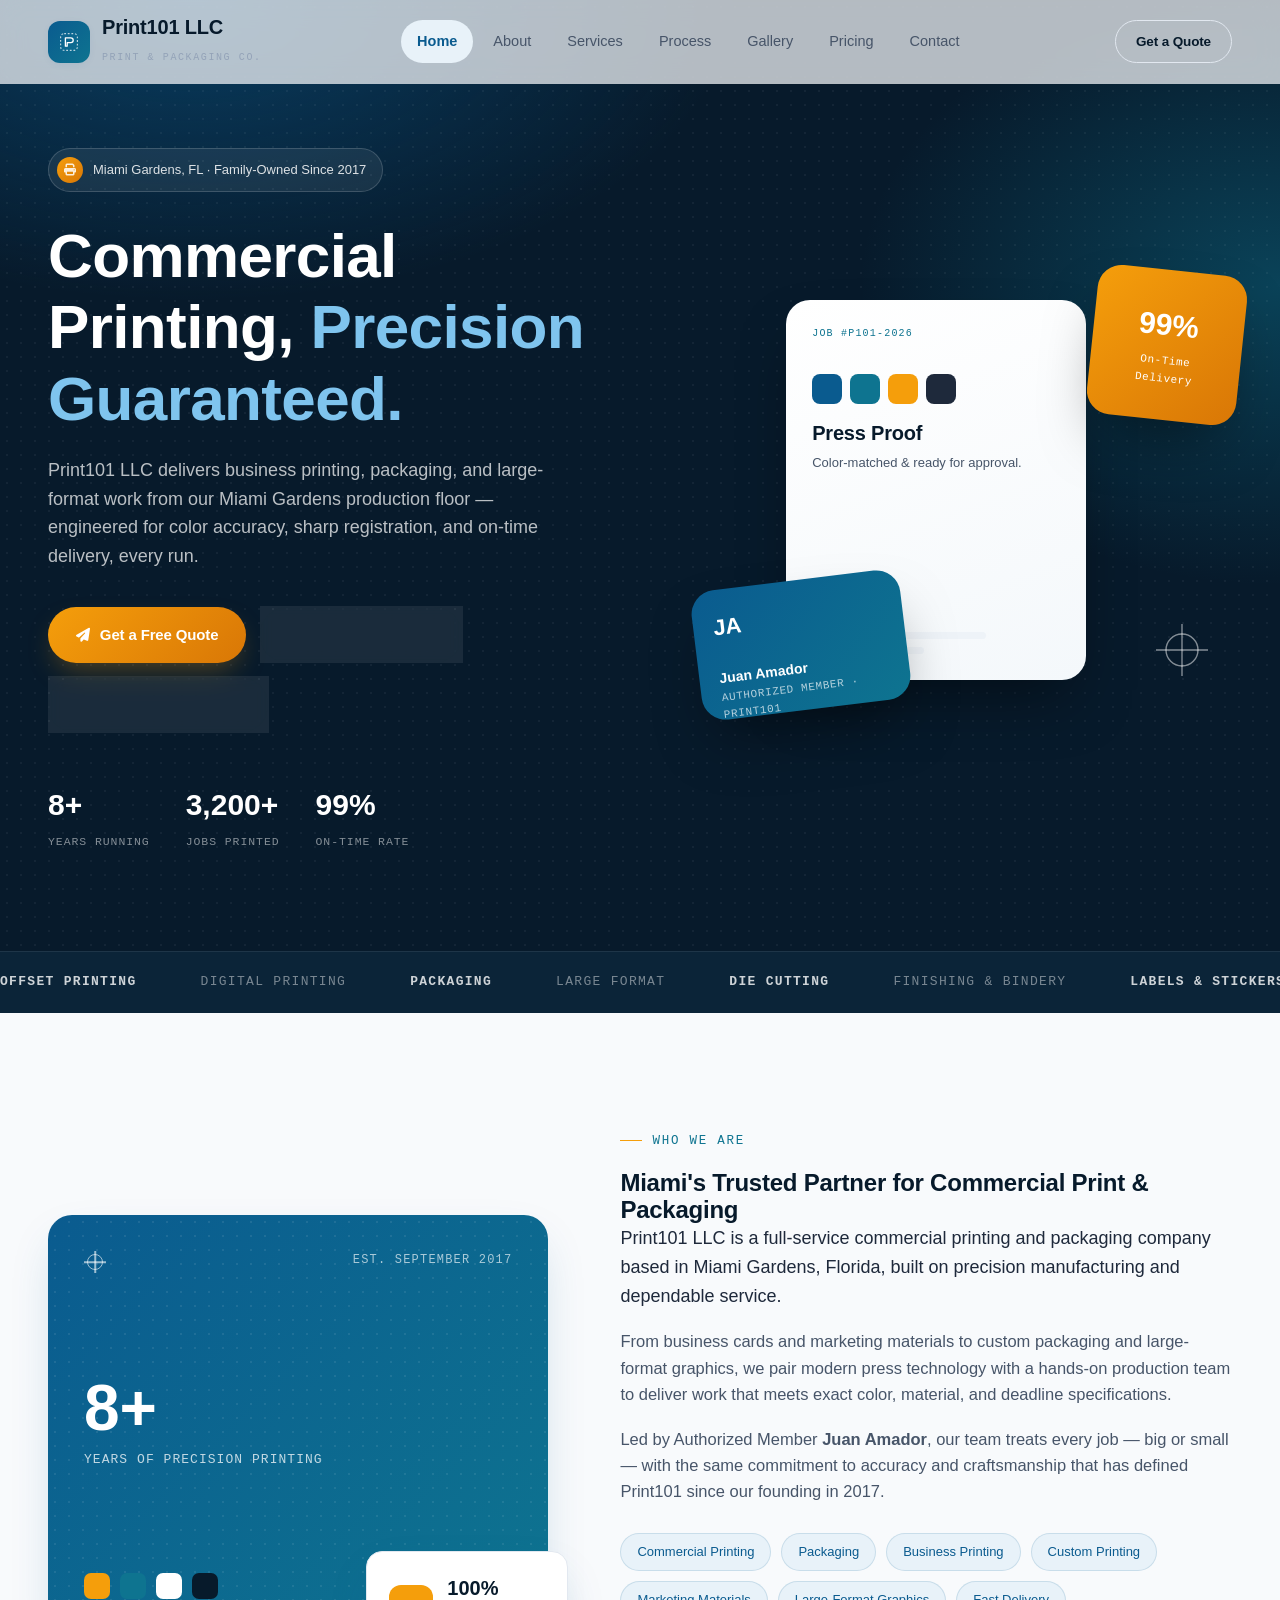
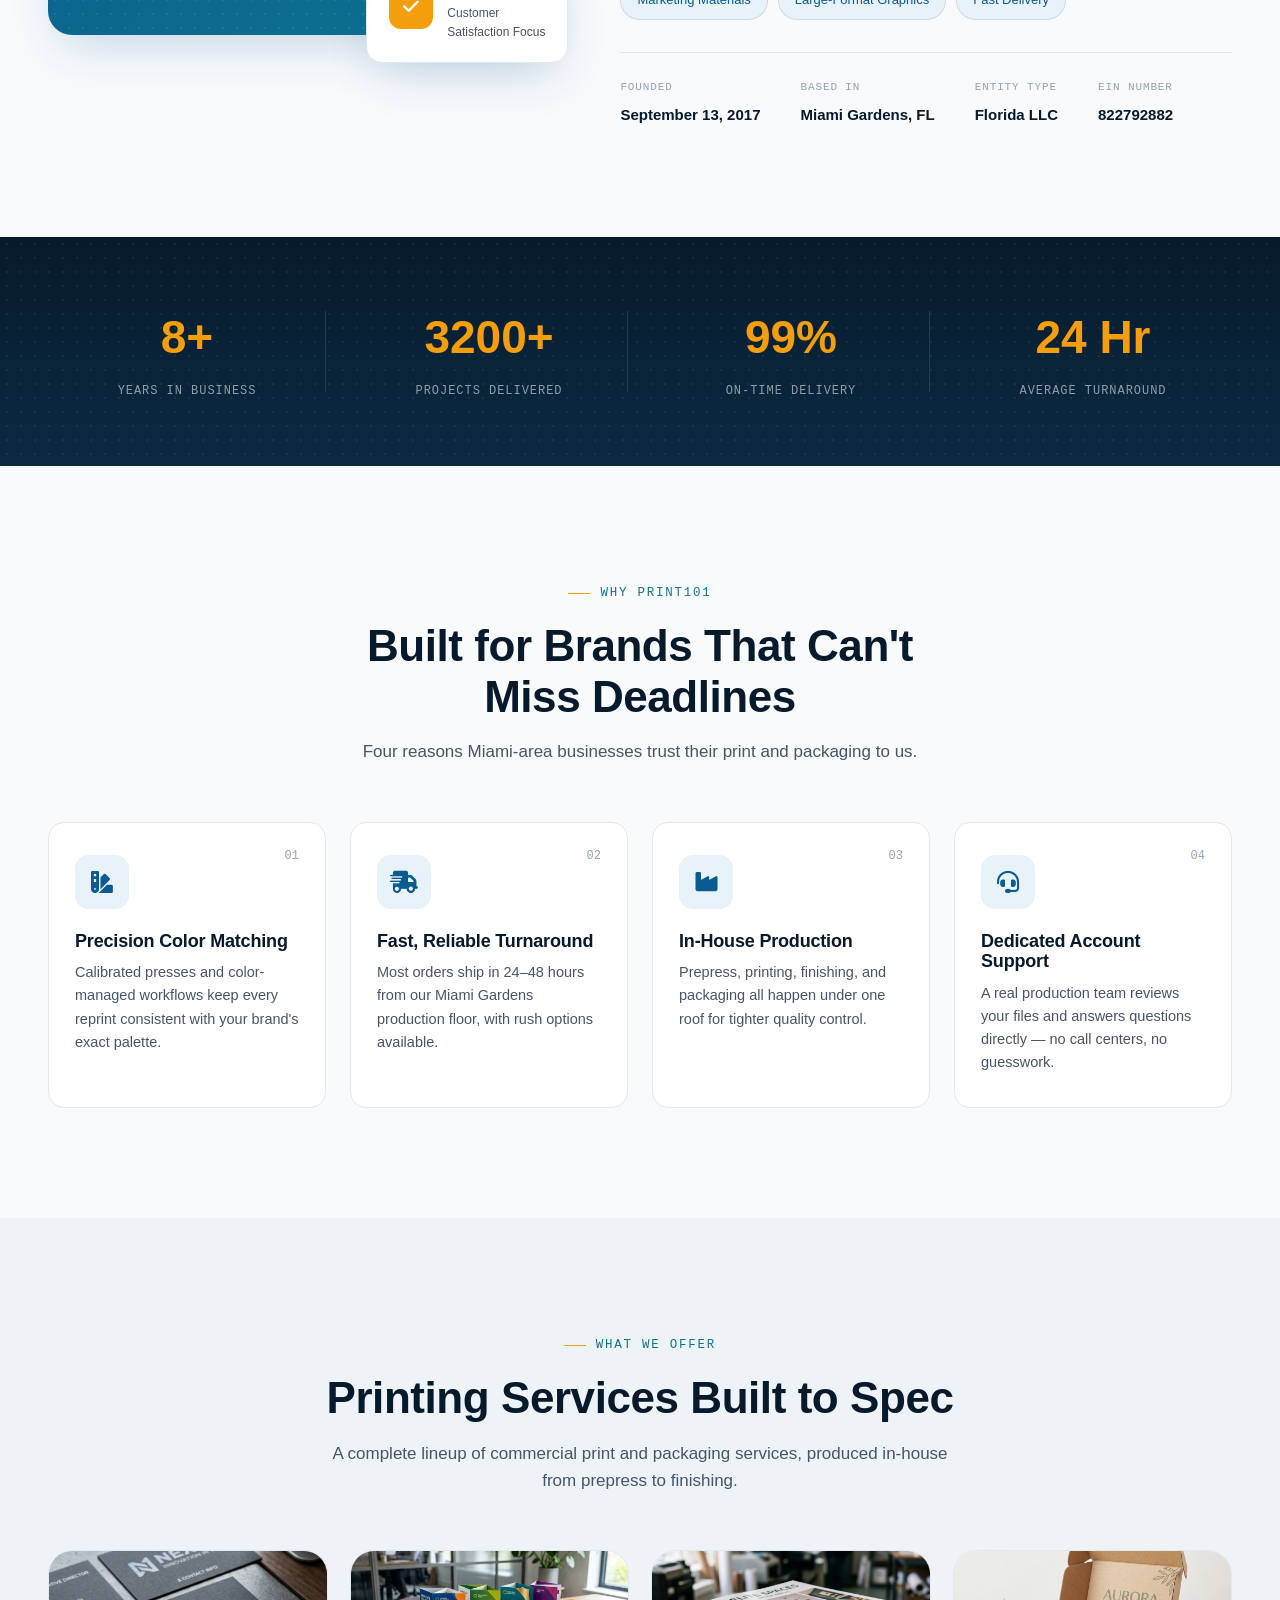
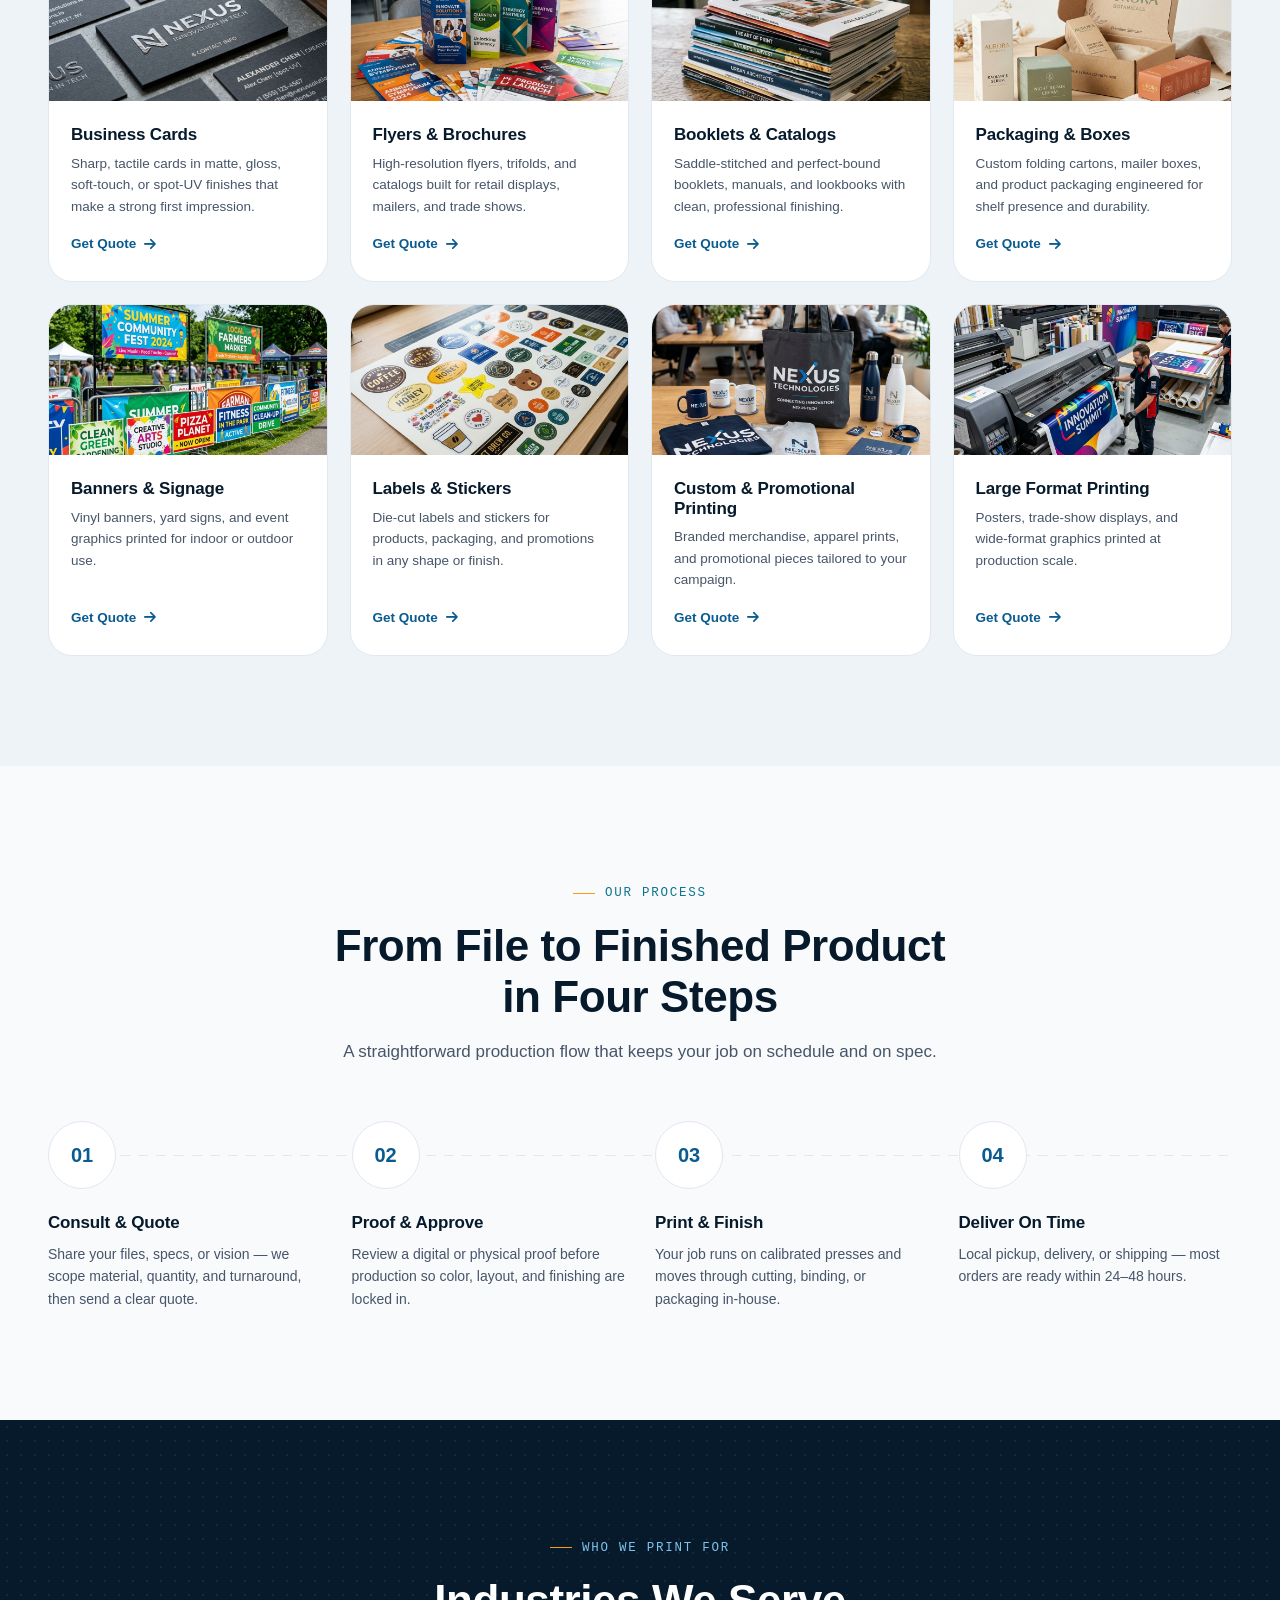
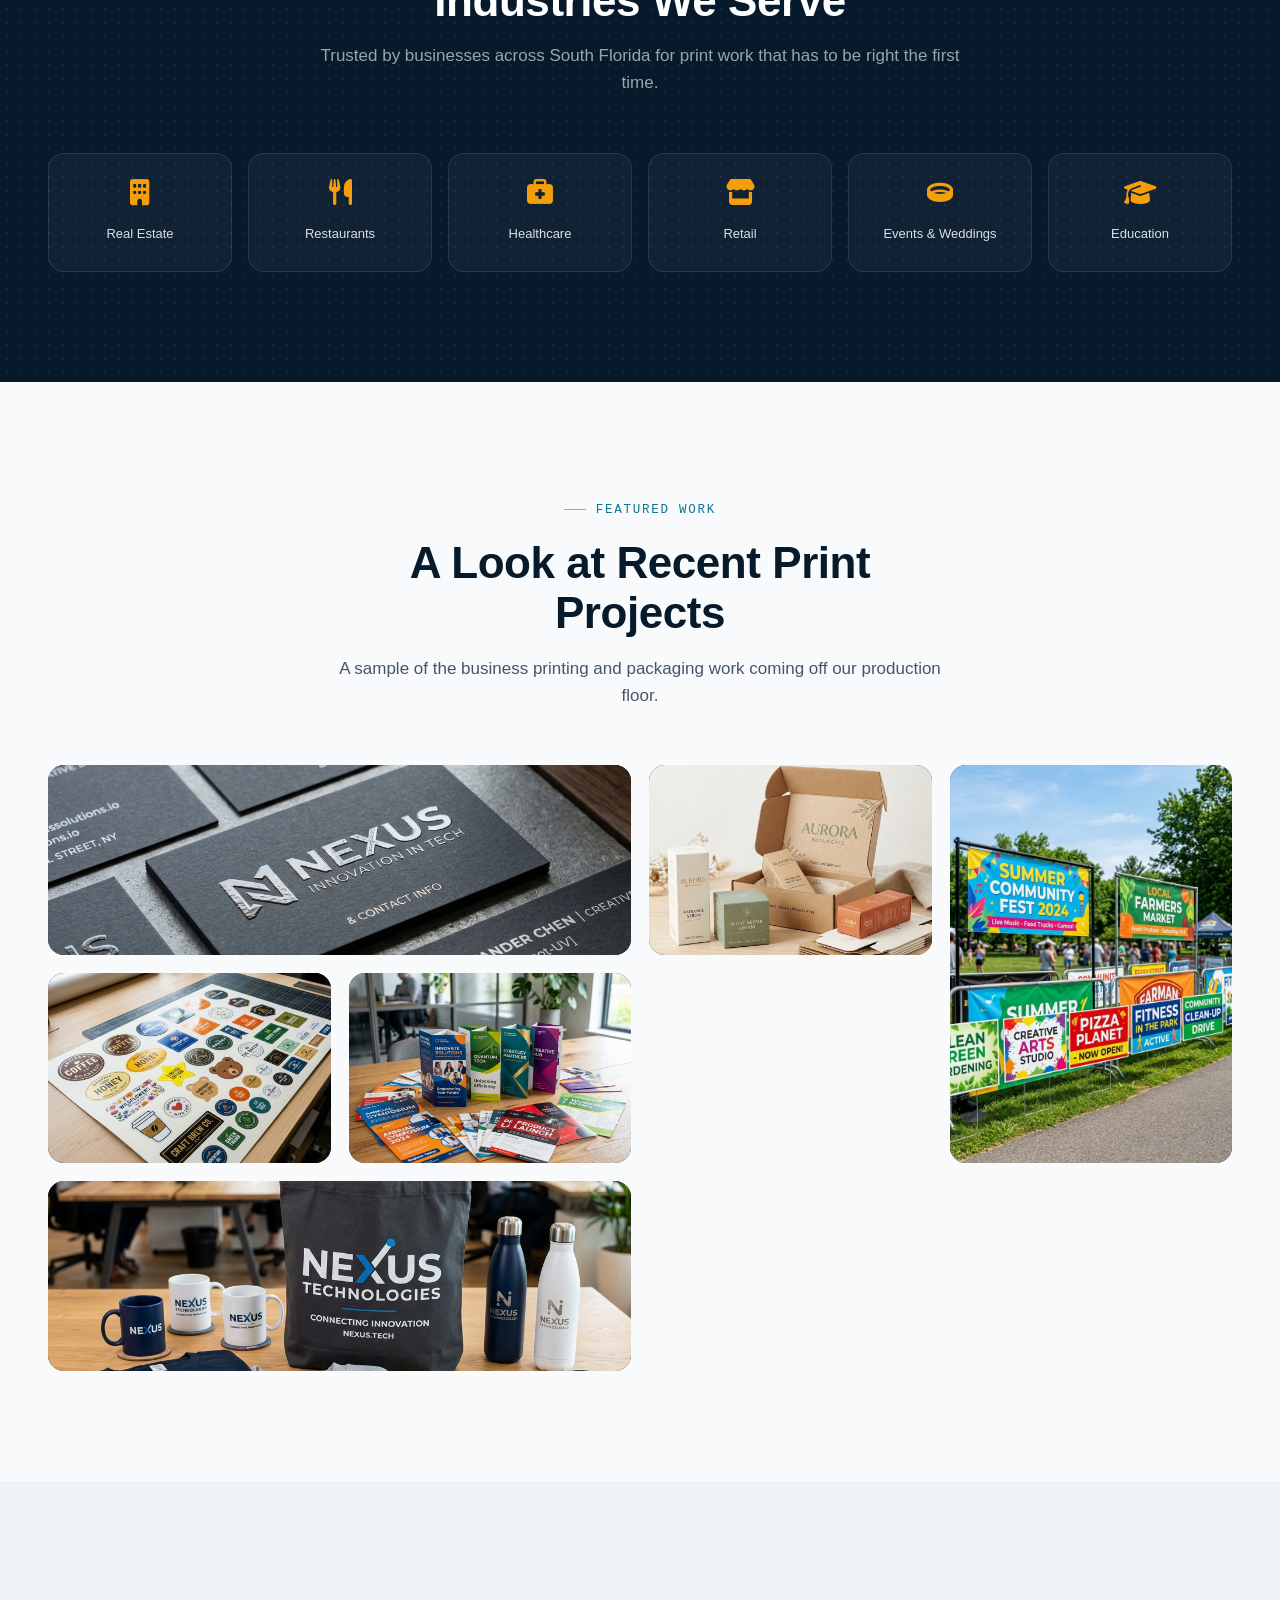
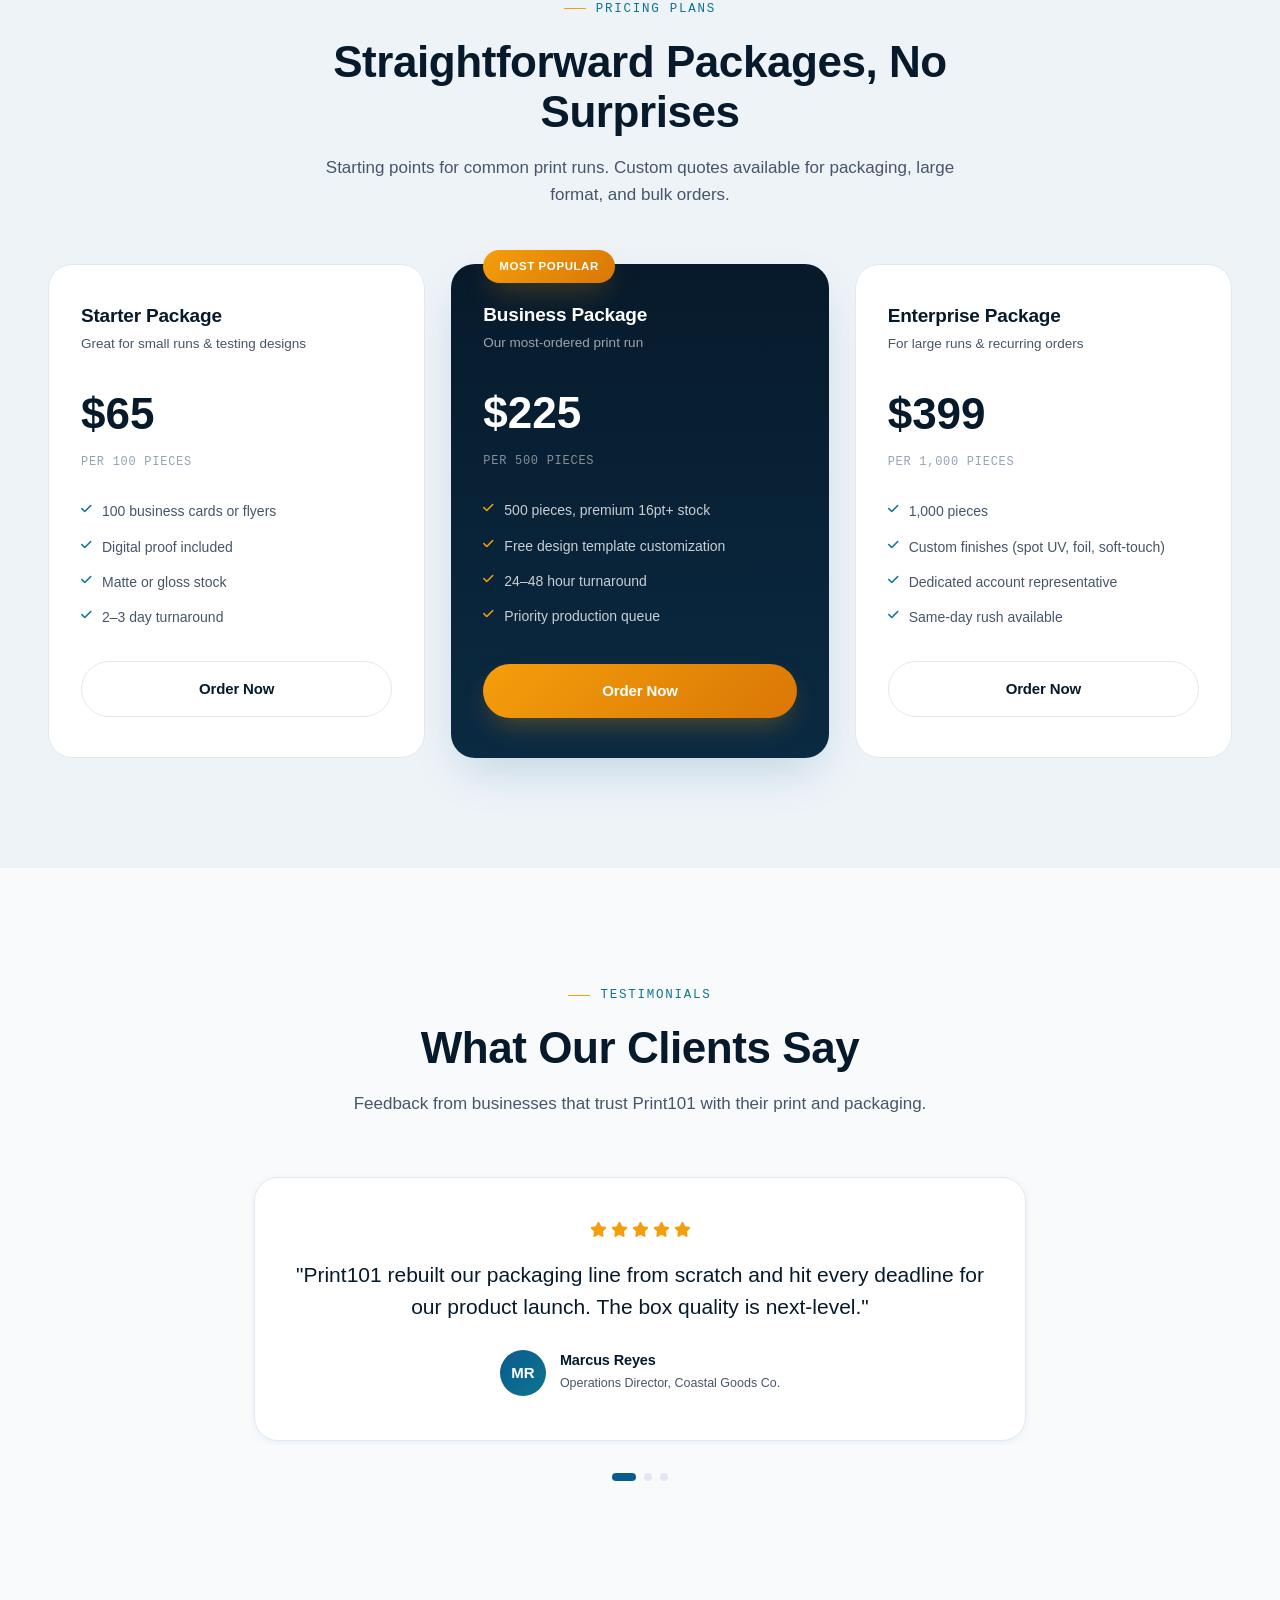
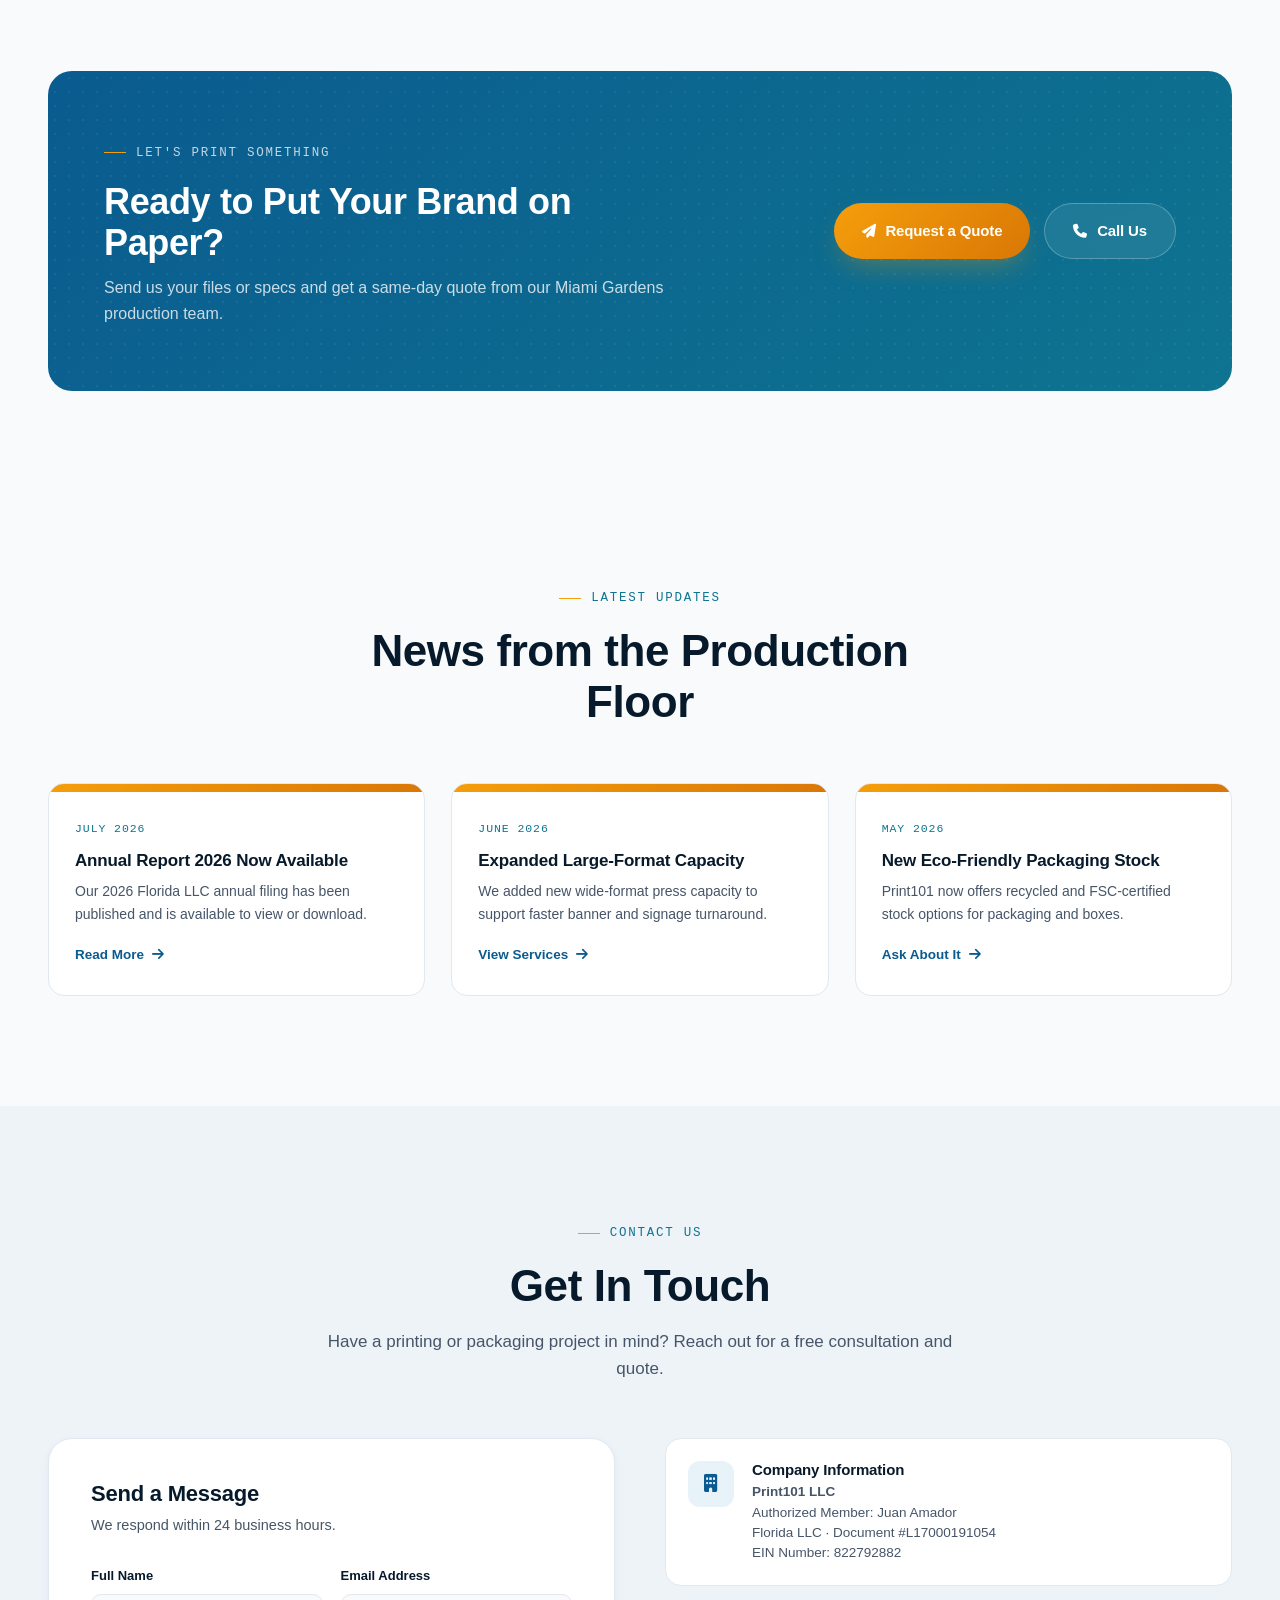
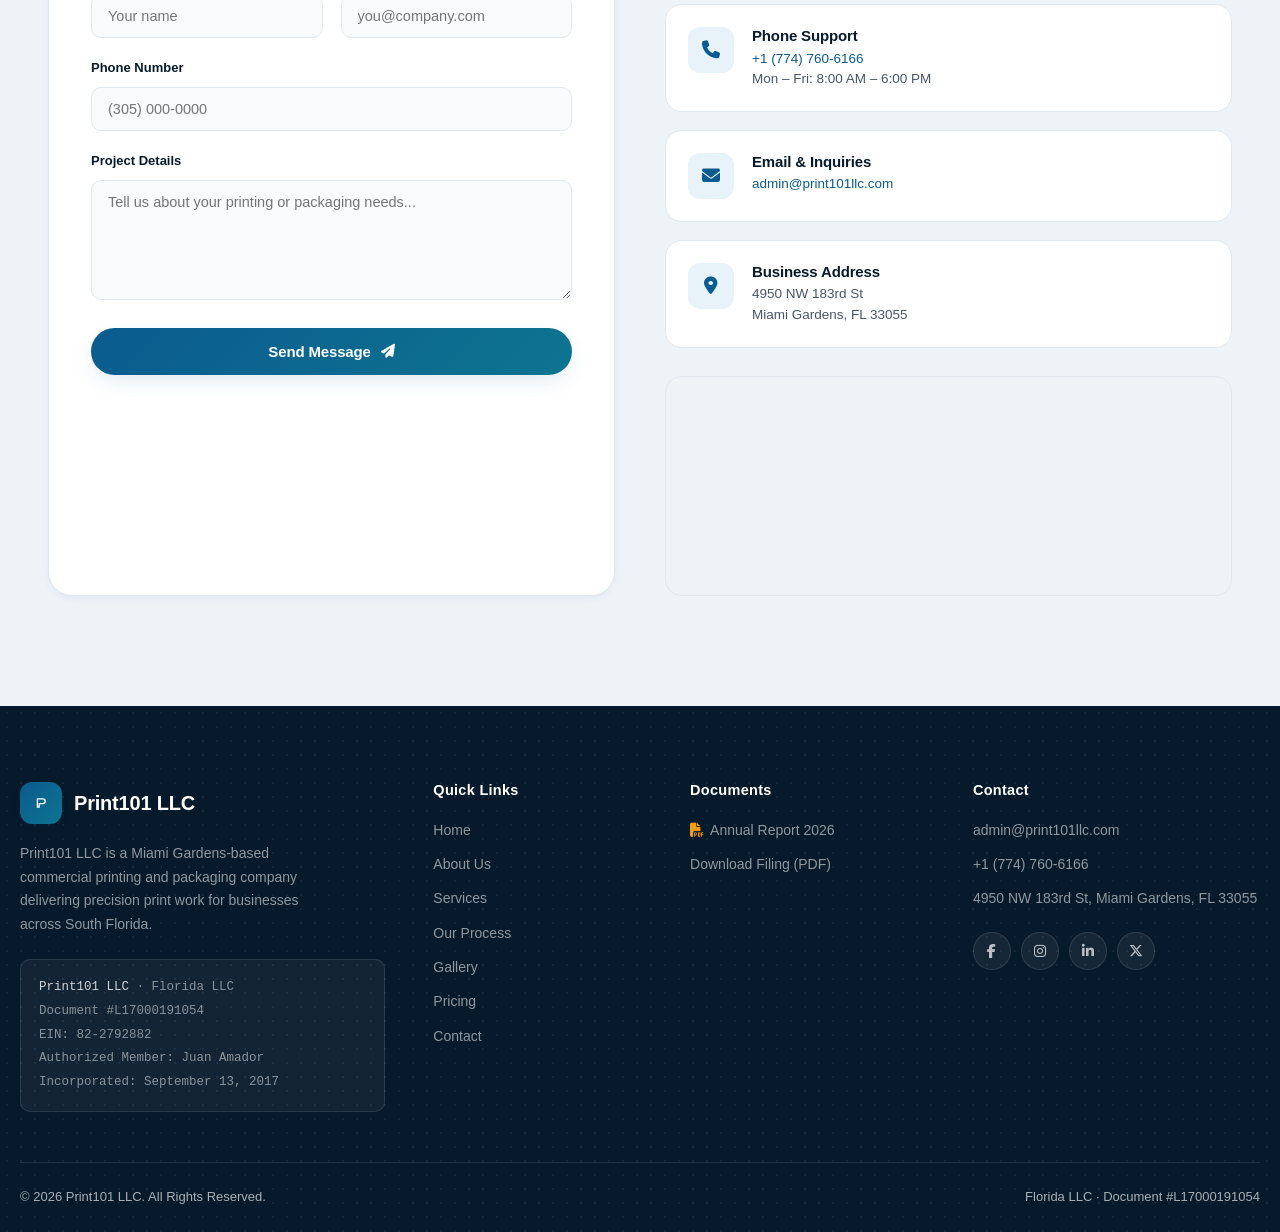
==== commit 0a6b69a1: "Add files via upload" ====
--- a/index.html
+++ b/index.html
@@ -55,7 +55,7 @@
   "description": "Commercial printing and packaging company offering business cards, brochures, packaging, banners, labels, and large-format printing.",
   "url": "https://print101llc.com/",
   "telephone": "+1-774-760-6166",
-  "email": "emailadmin@print101llc.com",
+  "email": "admin@print101llc.com",
   "address": {
     "@type": "PostalAddress",
     "streetAddress": "4950 NW 183rd St",
@@ -780,7 +780,7 @@
           <div class="contact-form-card reveal left">
             <h3>Send a Message</h3>
             <p>We respond within 24 business hours.</p>
-            <form action="https://formsubmit.co/emailadmin@print101llc.com" method="POST" id="contactForm">
+            <form action="https://formsubmit.co/admin@print101llc.com" method="POST" id="contactForm">
               <input type="text" name="_honey" style="display:none">
               <input type="hidden" name="_captcha" value="false">
               <input type="hidden" name="_subject" value="New inquiry — Print101 LLC website">
@@ -836,7 +836,7 @@
                 <span class="icon"><i class="fas fa-envelope"></i></span>
                 <div>
                   <h4>Email &amp; Inquiries</h4>
-                  <p><a href="mailto:emailadmin@print101llc.com" class="contact-link">emailadmin@print101llc.com</a></p>
+                  <p><a href="mailto:admin@print101llc.com" class="contact-link">admin@print101llc.com</a></p>
                 </div>
               </div>
               <div class="info-row">
@@ -910,7 +910,7 @@
         <div>
           <h5>Contact</h5>
           <div class="footer-links">
-            <a href="mailto:emailadmin@print101llc.com">emailadmin@print101llc.com</a>
+            <a href="mailto:admin@print101llc.com">admin@print101llc.com</a>
             <a href="tel:+17747606166">+1 (774) 760-6166</a>
             <a href="#contact">4950 NW 183rd St, Miami Gardens, FL 33055</a>
           </div>
--- a/css/styles.css
+++ b/css/styles.css
@@ -0,0 +1,1123 @@
+/* ==========================================================================
+   PRINT101 LLC — Design System
+   Signature motif: offset-press registration marks + halftone dot texture
+   Type: Space Grotesk (display) / Inter (body) / IBM Plex Mono (labels)
+   ========================================================================== */
+
+:root {
+  /* Brand palette */
+  --primary: #0A5B8F;
+  --primary-dark: #073F63;
+  --primary-light: #E8F2F9;
+  --secondary: #0E7490;
+  --accent: #F59E0B;
+  --accent-dark: #C97C05;
+  --bg: #F8FAFC;
+  --bg-alt: #EEF3F8;
+  --ink: #1E293B;
+  --ink-soft: #475569;
+  --ink-faint: #94A3B8;
+  --border: #E2E8F0;
+  --white: #FFFFFF;
+  --navy-deep: #071A2B;
+  --navy-deep-2: #0B2438;
+  --success: #16A34A;
+
+  /* Gradients */
+  --grad-primary: linear-gradient(135deg, #0A5B8F 0%, #0E7490 100%);
+  --grad-accent: linear-gradient(135deg, #F59E0B 0%, #D97706 100%);
+  --grad-dark: linear-gradient(180deg, #071A2B 0%, #0A2A42 100%);
+
+  /* Elevation (tinted shadows, not flat gray) */
+  --shadow-sm: 0 2px 8px -2px rgba(10, 91, 143, 0.10);
+  --shadow-md: 0 8px 24px -6px rgba(10, 91, 143, 0.16);
+  --shadow-lg: 0 20px 48px -12px rgba(10, 91, 143, 0.22);
+  --shadow-accent: 0 12px 28px -8px rgba(245, 158, 11, 0.35);
+
+  /* Radii */
+  --r-sm: 10px;
+  --r-md: 16px;
+  --r-lg: 24px;
+  --r-full: 999px;
+
+  /* Type */
+  --font-display: "Space Grotesk", sans-serif;
+  --font-body: "Inter", sans-serif;
+  --font-mono: "IBM Plex Mono", monospace;
+
+  /* Layout */
+  --container: 1240px;
+  --nav-h: 84px;
+}
+
+/* ---------- Reset ---------- */
+*, *::before, *::after { box-sizing: border-box; margin: 0; padding: 0; }
+html { scroll-behavior: smooth; }
+@media (prefers-reduced-motion: reduce) {
+  html { scroll-behavior: auto; }
+  *, *::before, *::after { animation-duration: 0.01ms !important; animation-iteration-count: 1 !important; transition-duration: 0.01ms !important; }
+}
+
+body {
+  font-family: var(--font-body);
+  color: var(--ink);
+  background: var(--bg);
+  line-height: 1.6;
+  -webkit-font-smoothing: antialiased;
+  overflow-x: hidden;
+}
+
+img { max-width: 100%; display: block; }
+a { text-decoration: none; color: inherit; }
+ul { list-style: none; }
+button { font-family: inherit; cursor: pointer; border: none; background: none; }
+input, textarea { font-family: inherit; }
+
+h1, h2, h3, h4, h5 {
+  font-family: var(--font-display);
+  color: var(--navy-deep);
+  line-height: 1.15;
+  font-weight: 700;
+  letter-spacing: -0.01em;
+}
+
+:focus-visible {
+  outline: 3px solid var(--accent);
+  outline-offset: 3px;
+  border-radius: 4px;
+}
+
+.container {
+  width: 100%;
+  max-width: var(--container);
+  margin: 0 auto;
+  padding: 0 28px;
+}
+
+.section {
+  padding: 110px 0;
+  position: relative;
+}
+.section-tight { padding: 80px 0; }
+
+@media (max-width: 900px) {
+  .section { padding: 76px 0; }
+  .section-tight { padding: 56px 0; }
+}
+
+.text-gradient {
+  background: var(--grad-primary);
+  -webkit-background-clip: text;
+  background-clip: text;
+  color: transparent;
+}
+
+/* ---------- Eyebrow / section labels (mono, print-spec feel) ---------- */
+.eyebrow {
+  display: inline-flex;
+  align-items: center;
+  gap: 10px;
+  font-family: var(--font-mono);
+  font-size: 12.5px;
+  letter-spacing: 0.14em;
+  text-transform: uppercase;
+  color: var(--secondary);
+  font-weight: 500;
+  margin-bottom: 18px;
+}
+.eyebrow::before {
+  content: '';
+  width: 22px;
+  height: 1px;
+  background: var(--accent);
+}
+
+.section-head {
+  max-width: 640px;
+  margin-bottom: 56px;
+}
+.section-head.centered { margin-left: auto; margin-right: auto; text-align: center; }
+.section-head h2 { font-size: clamp(30px, 4vw, 44px); margin-bottom: 16px; }
+.section-head p { color: var(--ink-soft); font-size: 17px; }
+
+/* ---------- Registration mark motif (signature element) ---------- */
+.regmark {
+  position: relative;
+  width: 22px;
+  height: 22px;
+  flex-shrink: 0;
+}
+.regmark::before, .regmark::after {
+  content: '';
+  position: absolute;
+  background: currentColor;
+}
+.regmark::before { top: 50%; left: 0; width: 100%; height: 1.5px; transform: translateY(-50%); }
+.regmark::after { left: 50%; top: 0; height: 100%; width: 1.5px; transform: translateX(-50%); }
+.regmark-circle {
+  position: absolute;
+  inset: 3px;
+  border: 1.5px solid currentColor;
+  border-radius: 50%;
+}
+
+.corner-marks { position: relative; }
+.corner-marks::before, .corner-marks::after,
+.corner-marks .cm-tl, .corner-marks .cm-br { display: none; }
+.corner-marks .cm {
+  position: absolute;
+  width: 14px;
+  height: 14px;
+  opacity: 0.55;
+  color: var(--accent);
+}
+.corner-marks .cm svg { width: 100%; height: 100%; }
+.corner-marks .cm-tl { top: 10px; left: 10px; }
+.corner-marks .cm-br { bottom: 10px; right: 10px; transform: rotate(180deg); }
+
+/* ---------- Halftone dot texture (background signature) ---------- */
+.halftone {
+  position: absolute;
+  inset: 0;
+  background-image: radial-gradient(circle, currentColor 1.4px, transparent 1.4px);
+  background-size: 14px 14px;
+  opacity: 0.06;
+  pointer-events: none;
+}
+
+/* ---------- Buttons ---------- */
+.btn {
+  display: inline-flex;
+  align-items: center;
+  justify-content: center;
+  gap: 10px;
+  padding: 15px 28px;
+  border-radius: var(--r-full);
+  font-family: var(--font-body);
+  font-weight: 600;
+  font-size: 15px;
+  letter-spacing: -0.01em;
+  transition: transform 0.25s cubic-bezier(.2,.8,.2,1), box-shadow 0.25s, background 0.25s, color 0.25s, border-color .25s;
+  white-space: nowrap;
+  position: relative;
+}
+.btn i, .btn svg { font-size: 14px; }
+
+.btn-primary {
+  background: var(--grad-primary);
+  color: var(--white);
+  box-shadow: var(--shadow-md);
+}
+.btn-primary:hover { transform: translateY(-3px); box-shadow: var(--shadow-lg); }
+
+.btn-accent {
+  background: var(--grad-accent);
+  color: var(--white);
+  box-shadow: var(--shadow-accent);
+}
+.btn-accent:hover { transform: translateY(-3px); filter: brightness(1.04); }
+
+.btn-outline {
+  background: transparent;
+  color: var(--navy-deep);
+  border: 1.5px solid var(--border);
+}
+.btn-outline:hover { border-color: var(--primary); color: var(--primary); background: var(--primary-light); }
+
+.btn-ghost-light {
+  background: rgba(255,255,255,0.08);
+  color: var(--white);
+  border: 1.5px solid rgba(255,255,255,0.25);
+  backdrop-filter: blur(6px);
+}
+.btn-ghost-light:hover { background: rgba(255,255,255,0.16); border-color: rgba(255,255,255,0.5); }
+
+.btn-full { width: 100%; }
+.btn-sm { padding: 10px 20px; font-size: 13.5px; }
+
+/* ---------- Scroll reveal animation utilities ---------- */
+.reveal { opacity: 0; transform: translateY(28px); transition: opacity 0.7s cubic-bezier(.2,.7,.2,1), transform 0.7s cubic-bezier(.2,.7,.2,1); }
+.reveal.up.in { opacity: 1; transform: translateY(0); }
+.reveal.left { transform: translateX(-32px); }
+.reveal.left.in { opacity: 1; transform: translateX(0); }
+.reveal.right { transform: translateX(32px); }
+.reveal.right.in { opacity: 1; transform: translateX(0); }
+.reveal.scale { transform: scale(0.92); }
+.reveal.scale.in { opacity: 1; transform: scale(1); }
+.reveal.in { opacity: 1; transform: translateY(0); }
+.reveal-delay-1 { transition-delay: 0.08s; }
+.reveal-delay-2 { transition-delay: 0.16s; }
+.reveal-delay-3 { transition-delay: 0.24s; }
+.reveal-delay-4 { transition-delay: 0.32s; }
+.reveal-delay-5 { transition-delay: 0.40s; }
+.reveal-delay-6 { transition-delay: 0.48s; }
+
+/* ==========================================================================
+   NAVBAR
+   ========================================================================== */
+.navbar {
+  position: fixed;
+  top: 0; left: 0; right: 0;
+  z-index: 1000;
+  height: var(--nav-h);
+  display: flex;
+  align-items: center;
+  background: rgba(248, 250, 252, 0.72);
+  backdrop-filter: blur(14px);
+  -webkit-backdrop-filter: blur(14px);
+  border-bottom: 1px solid transparent;
+  transition: background 0.3s, border-color 0.3s, height 0.3s;
+}
+.navbar.scrolled {
+  height: 72px;
+  background: rgba(248, 250, 252, 0.92);
+  border-bottom-color: var(--border);
+  box-shadow: 0 8px 30px -14px rgba(10,91,143,0.18);
+}
+
+.nav-container { display: flex; align-items: center; justify-content: space-between; }
+
+.brand { display: flex; align-items: center; gap: 12px; }
+.brand-mark {
+  width: 42px; height: 42px;
+  border-radius: 12px;
+  background: var(--grad-primary);
+  display: flex; align-items: center; justify-content: center;
+  position: relative;
+  box-shadow: var(--shadow-sm);
+}
+.brand-mark svg { width: 24px; height: 24px; }
+.brand-name {
+  font-family: var(--font-display);
+  font-weight: 700;
+  font-size: 20px;
+  color: var(--navy-deep);
+  letter-spacing: -0.01em;
+  line-height: 1.1;
+}
+.brand-name span { color: var(--accent); }
+.brand-sub {
+  font-family: var(--font-mono);
+  font-size: 10px;
+  letter-spacing: 0.16em;
+  text-transform: uppercase;
+  color: var(--ink-faint);
+}
+
+.nav-links { display: flex; align-items: center; gap: 4px; }
+.nav-links a {
+  padding: 10px 16px;
+  font-size: 14.5px;
+  font-weight: 500;
+  color: var(--ink-soft);
+  border-radius: var(--r-full);
+  transition: color 0.2s, background 0.2s;
+  position: relative;
+}
+.nav-links a:hover { color: var(--primary); background: var(--primary-light); }
+.nav-links a.active { color: var(--primary); background: var(--primary-light); font-weight: 600; }
+
+.nav-cta { display: flex; align-items: center; gap: 12px; }
+
+.mobile-toggle {
+  display: none;
+  width: 44px; height: 44px;
+  align-items: center; justify-content: center;
+  border-radius: var(--r-sm);
+  color: var(--navy-deep);
+  font-size: 20px;
+}
+
+.mobile-panel {
+  position: fixed;
+  top: 0; right: -100%;
+  width: min(360px, 88vw);
+  height: 100vh;
+  background: var(--white);
+  z-index: 1200;
+  box-shadow: -20px 0 60px rgba(7,26,43,0.25);
+  transition: right 0.4s cubic-bezier(.2,.8,.2,1);
+  display: flex;
+  flex-direction: column;
+  padding: 28px;
+}
+.mobile-panel.active { right: 0; }
+.mobile-panel-head { display: flex; align-items: center; justify-content: space-between; margin-bottom: 36px; }
+.mobile-panel-close { width: 40px; height: 40px; display: flex; align-items: center; justify-content: center; border-radius: 50%; background: var(--bg-alt); font-size: 18px; }
+.mobile-panel ul { display: flex; flex-direction: column; gap: 4px; margin-bottom: 28px; }
+.mobile-panel ul a { display: block; padding: 14px 6px; font-size: 17px; font-weight: 600; color: var(--navy-deep); border-bottom: 1px solid var(--border); }
+.mobile-panel-foot { margin-top: auto; display: flex; flex-direction: column; gap: 12px; }
+
+.scrim {
+  position: fixed; inset: 0; background: rgba(7,26,43,0.55);
+  backdrop-filter: blur(2px);
+  z-index: 1100; opacity: 0; visibility: hidden; transition: opacity 0.35s;
+}
+.scrim.active { opacity: 1; visibility: visible; }
+
+@media (max-width: 980px) {
+  .nav-links, .nav-cta .btn-outline { display: none; }
+  .mobile-toggle { display: flex; }
+}
+
+/* ==========================================================================
+   HERO — split "press sheet" composition
+   ========================================================================== */
+.hero {
+  position: relative;
+  padding: calc(var(--nav-h) + 64px) 0 100px;
+  background: var(--navy-deep);
+  overflow: hidden;
+  color: var(--white);
+}
+.hero::before {
+  content: '';
+  position: absolute;
+  inset: 0;
+  background:
+    radial-gradient(ellipse 900px 500px at 15% 0%, rgba(10,91,143,0.55), transparent 60%),
+    radial-gradient(ellipse 700px 500px at 100% 30%, rgba(14,116,144,0.45), transparent 60%);
+}
+.hero .halftone { color: var(--white); opacity: 0.05; }
+
+.hero-grid {
+  position: relative;
+  z-index: 2;
+  display: grid;
+  grid-template-columns: 1.05fr 0.95fr;
+  gap: 56px;
+  align-items: center;
+}
+
+.hero-badge {
+  display: inline-flex;
+  align-items: center;
+  gap: 10px;
+  padding: 8px 16px 8px 8px;
+  background: rgba(255,255,255,0.07);
+  border: 1px solid rgba(255,255,255,0.16);
+  border-radius: var(--r-full);
+  font-size: 13px;
+  font-weight: 500;
+  color: rgba(255,255,255,0.85);
+  margin-bottom: 28px;
+}
+.hero-badge .dot { width: 26px; height: 26px; border-radius: 50%; background: var(--grad-accent); display: flex; align-items: center; justify-content: center; font-size: 12px; }
+
+.hero h1 {
+  color: var(--white);
+  font-size: clamp(38px, 5.2vw, 62px);
+  font-weight: 700;
+  margin-bottom: 22px;
+}
+.hero h1 em { font-style: normal; color: #7FC4EE; }
+
+.hero p.lead {
+  font-size: 18px;
+  color: rgba(255,255,255,0.72);
+  max-width: 520px;
+  margin-bottom: 36px;
+}
+
+.hero-actions { display: flex; flex-wrap: wrap; gap: 14px; margin-bottom: 48px; }
+
+.hero-stats { display: flex; gap: 36px; flex-wrap: wrap; }
+.hero-stat .num { font-family: var(--font-display); font-size: 30px; font-weight: 700; color: var(--white); }
+.hero-stat .lbl { font-family: var(--font-mono); font-size: 11.5px; letter-spacing: 0.08em; text-transform: uppercase; color: rgba(255,255,255,0.5); margin-top: 4px; }
+
+.hero-visual { position: relative; height: 480px; }
+.sheet {
+  position: absolute;
+  border-radius: var(--r-lg);
+  box-shadow: 0 30px 60px -20px rgba(0,0,0,0.5);
+  background: var(--white);
+  color: var(--navy-deep);
+}
+.sheet-main {
+  width: 300px; height: 380px;
+  top: 40px; left: 90px;
+  padding: 26px;
+  z-index: 3;
+  display: flex;
+  flex-direction: column;
+  background: linear-gradient(160deg, #ffffff, #F4F8FB);
+}
+.sheet-main .sheet-tag { font-family: var(--font-mono); font-size: 10px; letter-spacing: 0.12em; color: var(--secondary); text-transform: uppercase; margin-bottom: 14px; }
+.sheet-main .swatch-row { display: flex; gap: 8px; margin: 18px 0; }
+.sheet-main .swatch { width: 30px; height: 30px; border-radius: 8px; }
+.sheet-main h4 { font-size: 20px; margin-bottom: 8px; }
+.sheet-main p { font-size: 13px; color: var(--ink-soft); }
+.sheet-main .bars { margin-top: auto; display: flex; flex-direction: column; gap: 8px; }
+.sheet-main .bar { height: 7px; border-radius: 4px; background: var(--bg-alt); }
+.sheet-main .bar.w70 { width: 70%; }
+.sheet-main .bar.w45 { width: 45%; }
+
+.sheet-card {
+  width: 210px; height: 130px;
+  bottom: 30px; left: 0;
+  padding: 20px;
+  z-index: 4;
+  background: var(--grad-primary);
+  color: var(--white);
+  transform: rotate(-7deg);
+}
+.sheet-card .initials { font-family: var(--font-display); font-weight: 700; font-size: 22px; }
+.sheet-card .name { margin-top: 22px; font-weight: 600; font-size: 14px; }
+.sheet-card .role { font-size: 11px; color: rgba(255,255,255,0.7); font-family: var(--font-mono); letter-spacing: 0.06em; }
+
+.sheet-chip {
+  width: 150px; height: 150px;
+  top: 10px; right: -10px;
+  z-index: 4;
+  background: var(--grad-accent);
+  color: var(--white);
+  display: flex; flex-direction: column; align-items: center; justify-content: center; text-align: center;
+  transform: rotate(6deg);
+}
+.sheet-chip .pct { font-family: var(--font-display); font-size: 30px; font-weight: 700; }
+.sheet-chip .cap { font-size: 11px; margin-top: 4px; font-family: var(--font-mono); letter-spacing: 0.05em; }
+
+.sheet-reg {
+  position: absolute;
+  bottom: 60px; right: 20px;
+  width: 60px; height: 60px;
+  z-index: 5;
+  color: rgba(255,255,255,0.5);
+}
+
+.marquee-strip {
+  position: relative;
+  background: var(--navy-deep-2);
+  border-top: 1px solid rgba(255,255,255,0.08);
+  padding: 20px 0;
+  overflow: hidden;
+}
+.marquee-track { display: flex; gap: 64px; width: max-content; animation: marquee 28s linear infinite; }
+.marquee-track span { font-family: var(--font-mono); font-size: 13px; letter-spacing: 0.1em; text-transform: uppercase; color: rgba(255,255,255,0.45); white-space: nowrap; }
+.marquee-track span strong { color: rgba(255,255,255,0.8); }
+@keyframes marquee { from { transform: translateX(0); } to { transform: translateX(-50%); } }
+
+@media (max-width: 980px) {
+  .hero-grid { grid-template-columns: 1fr; }
+  .hero-visual { height: 420px; margin: 0 auto; max-width: 420px; }
+}
+@media (max-width: 560px) {
+  .hero-visual { height: 380px; }
+  .sheet-main { width: 240px; height: 320px; left: 40px; padding: 20px; }
+  .sheet-card { width: 170px; }
+  .sheet-chip { width: 120px; height: 120px; right: -6px; }
+}
+
+/* ==========================================================================
+   ABOUT
+   ========================================================================== */
+.about-wrap { display: grid; grid-template-columns: 0.9fr 1.1fr; gap: 72px; align-items: center; }
+
+.about-visual { position: relative; }
+.about-plate {
+  border-radius: var(--r-lg);
+  background: var(--grad-primary);
+  padding: 36px;
+  color: var(--white);
+  min-height: 420px;
+  display: flex;
+  flex-direction: column;
+  justify-content: space-between;
+  position: relative;
+  overflow: hidden;
+  box-shadow: var(--shadow-lg);
+}
+.about-plate .halftone { color: var(--white); opacity: 0.08; }
+.about-plate-top { display: flex; justify-content: space-between; align-items: flex-start; position: relative; z-index: 2; }
+.about-plate-top .regmark { color: rgba(255,255,255,0.6); }
+.plate-year { font-family: var(--font-mono); font-size: 12px; letter-spacing: 0.1em; color: rgba(255,255,255,0.65); }
+.about-plate-mid { position: relative; z-index: 2; }
+.about-plate-mid .big { font-family: var(--font-display); font-size: 64px; font-weight: 700; line-height: 1; }
+.about-plate-mid .cap { font-family: var(--font-mono); font-size: 13px; letter-spacing: 0.08em; text-transform: uppercase; color: rgba(255,255,255,0.75); margin-top: 10px; }
+.about-plate-foot { position: relative; z-index: 2; display: flex; gap: 10px; }
+.about-plate-foot .swatch { width: 26px; height: 26px; border-radius: 7px; }
+
+.about-badge-float {
+  position: absolute;
+  bottom: -28px; right: -20px;
+  background: var(--white);
+  border-radius: var(--r-md);
+  padding: 20px 22px;
+  box-shadow: var(--shadow-lg);
+  display: flex; align-items: center; gap: 14px;
+  border: 1px solid var(--border);
+}
+.about-badge-float .icon { width: 44px; height: 44px; border-radius: 12px; background: var(--accent); color: var(--white); display: flex; align-items: center; justify-content: center; font-size: 18px; flex-shrink: 0; }
+.about-badge-float .num { font-family: var(--font-display); font-weight: 700; font-size: 20px; color: var(--navy-deep); }
+.about-badge-float .cap { font-size: 12px; color: var(--ink-soft); }
+
+.about-copy p { color: var(--ink-soft); font-size: 16.5px; margin-bottom: 18px; }
+.about-copy p.lead-p { font-size: 18px; color: var(--ink); font-weight: 500; }
+
+.about-tags { display: flex; flex-wrap: wrap; gap: 10px; margin: 28px 0 32px; }
+.about-tags span {
+  font-size: 13px;
+  font-weight: 500;
+  padding: 8px 16px;
+  border-radius: var(--r-full);
+  background: var(--primary-light);
+  color: var(--primary);
+  border: 1px solid rgba(10,91,143,0.14);
+}
+
+.about-meta-row { display: flex; gap: 40px; padding-top: 26px; border-top: 1px solid var(--border); flex-wrap: wrap; }
+.about-meta-row .item .lbl { font-family: var(--font-mono); font-size: 11px; letter-spacing: 0.08em; text-transform: uppercase; color: var(--ink-faint); margin-bottom: 6px; }
+.about-meta-row .item .val { font-weight: 600; color: var(--navy-deep); font-size: 15px; }
+
+@media (max-width: 980px) {
+  .about-wrap { grid-template-columns: 1fr; gap: 60px; }
+  .about-badge-float { right: 10px; }
+}
+
+/* ==========================================================================
+   STATS STRIP
+   ========================================================================== */
+.stats-strip {
+  background: var(--grad-dark);
+  padding: 64px 0;
+  position: relative;
+  overflow: hidden;
+}
+.stats-strip .halftone { color: var(--white); }
+.stats-grid { display: grid; grid-template-columns: repeat(4, 1fr); gap: 24px; position: relative; z-index: 2; }
+.stat-item { text-align: center; padding: 0 12px; position: relative; }
+.stat-item:not(:last-child)::after { content: ''; position: absolute; right: 0; top: 10%; height: 80%; width: 1px; background: rgba(255,255,255,0.12); }
+.stat-item .num { font-family: var(--font-display); font-size: clamp(32px, 4vw, 46px); font-weight: 700; color: var(--white); }
+.stat-item .num span { color: var(--accent); }
+.stat-item .lbl { font-family: var(--font-mono); font-size: 12px; letter-spacing: 0.08em; text-transform: uppercase; color: rgba(255,255,255,0.55); margin-top: 8px; }
+
+@media (max-width: 780px) {
+  .stats-grid { grid-template-columns: repeat(2, 1fr); row-gap: 36px; }
+  .stat-item:nth-child(2)::after { display: none; }
+}
+
+/* ==========================================================================
+   WHY CHOOSE US
+   ========================================================================== */
+.why-grid { display: grid; grid-template-columns: repeat(4, 1fr); gap: 24px; }
+.why-card {
+  background: var(--white);
+  border: 1px solid var(--border);
+  border-radius: var(--r-md);
+  padding: 32px 26px;
+  transition: transform 0.3s cubic-bezier(.2,.8,.2,1), box-shadow 0.3s, border-color 0.3s;
+  position: relative;
+}
+.why-card:hover { transform: translateY(-6px); box-shadow: var(--shadow-lg); border-color: transparent; }
+.why-card .icon-wrap {
+  width: 54px; height: 54px;
+  border-radius: 14px;
+  background: var(--primary-light);
+  color: var(--primary);
+  display: flex; align-items: center; justify-content: center;
+  font-size: 22px;
+  margin-bottom: 22px;
+  transition: background 0.3s, color 0.3s, transform 0.3s;
+}
+.why-card:hover .icon-wrap { background: var(--grad-primary); color: var(--white); transform: rotate(-6deg) scale(1.05); }
+.why-card h3 { font-size: 18px; margin-bottom: 10px; }
+.why-card p { font-size: 14.5px; color: var(--ink-soft); }
+.why-card .idx { position: absolute; top: 24px; right: 26px; font-family: var(--font-mono); font-size: 12px; color: var(--ink-faint); }
+
+@media (max-width: 980px) { .why-grid { grid-template-columns: repeat(2, 1fr); } }
+@media (max-width: 560px) { .why-grid { grid-template-columns: 1fr; } }
+
+/* ==========================================================================
+   SERVICES
+   ========================================================================== */
+.services-section { background: var(--bg-alt); }
+.services-grid { display: grid; grid-template-columns: repeat(4, 1fr); gap: 22px; }
+.svc-card {
+  background: var(--white);
+  border-radius: var(--r-lg);
+  overflow: hidden;
+  border: 1px solid var(--border);
+  transition: transform 0.35s cubic-bezier(.2,.8,.2,1), box-shadow 0.35s;
+  display: flex;
+  flex-direction: column;
+}
+.svc-card:hover { transform: translateY(-8px); box-shadow: var(--shadow-lg); }
+.svc-visual {
+  height: 150px;
+  position: relative;
+  display: flex; align-items: center; justify-content: center;
+  overflow: hidden;
+}
+.svc-visual .halftone { opacity: 0.14; }
+.svc-visual i { font-size: 34px; color: var(--white); position: relative; z-index: 2; }
+.svc-card:nth-child(8n+1) .svc-visual, .svc-card.tone-1 .svc-visual { background: var(--grad-primary); }
+.svc-card:nth-child(8n+2) .svc-visual, .svc-card.tone-2 .svc-visual { background: linear-gradient(135deg,#0E7490,#0A5B8F); }
+.svc-card:nth-child(8n+3) .svc-visual, .svc-card.tone-3 .svc-visual { background: var(--grad-accent); }
+.svc-card:nth-child(8n+4) .svc-visual, .svc-card.tone-4 .svc-visual { background: linear-gradient(135deg,#0A5B8F,#071A2B); }
+.svc-body { padding: 24px 22px 26px; flex: 1; display: flex; flex-direction: column; }
+.svc-body h3 { font-size: 17px; margin-bottom: 8px; }
+.svc-body p { font-size: 13.5px; color: var(--ink-soft); flex: 1; margin-bottom: 16px; }
+.svc-link { display: inline-flex; align-items: center; gap: 8px; font-size: 13.5px; font-weight: 600; color: var(--primary); transition: gap 0.25s; }
+.svc-link:hover { gap: 12px; }
+
+@media (max-width: 980px) { .services-grid { grid-template-columns: repeat(2, 1fr); } }
+@media (max-width: 560px) { .services-grid { grid-template-columns: 1fr; } }
+
+/* ==========================================================================
+   PROCESS
+   ========================================================================== */
+.process-rail { position: relative; }
+.process-rail::before {
+  content: '';
+  position: absolute;
+  top: 34px; left: 0; right: 0;
+  height: 1px;
+  background: repeating-linear-gradient(90deg, var(--border) 0 10px, transparent 10px 18px);
+}
+.process-grid { display: grid; grid-template-columns: repeat(4, 1fr); gap: 30px; position: relative; }
+.process-step { position: relative; }
+.process-step .step-num {
+  width: 68px; height: 68px;
+  border-radius: 50%;
+  background: var(--white);
+  border: 1.5px solid var(--border);
+  display: flex; align-items: center; justify-content: center;
+  font-family: var(--font-display); font-weight: 700; font-size: 20px; color: var(--primary);
+  margin-bottom: 24px;
+  position: relative; z-index: 2;
+  transition: background 0.3s, color 0.3s, border-color 0.3s;
+}
+.process-step:hover .step-num { background: var(--grad-primary); color: var(--white); border-color: transparent; }
+.process-step h3 { font-size: 17px; margin-bottom: 10px; }
+.process-step p { font-size: 14px; color: var(--ink-soft); }
+
+@media (max-width: 980px) { .process-grid { grid-template-columns: repeat(2, 1fr); row-gap: 40px; } .process-rail::before { display: none; } }
+@media (max-width: 560px) { .process-grid { grid-template-columns: 1fr; } }
+
+/* ==========================================================================
+   INDUSTRIES
+   ========================================================================== */
+.industries-section { background: var(--navy-deep); color: var(--white); position: relative; overflow: hidden; }
+.industries-section .halftone { color: var(--white); }
+.industries-section .section-head h2, .industries-section .section-head p { color: var(--white); }
+.industries-section .section-head p { color: rgba(255,255,255,0.6); }
+.industries-section .eyebrow { color: #7FC4EE; }
+.industries-section .eyebrow::before { background: var(--accent); }
+
+.industries-grid { display: grid; grid-template-columns: repeat(6, 1fr); gap: 16px; position: relative; z-index: 2; }
+.ind-card {
+  background: rgba(255,255,255,0.04);
+  border: 1px solid rgba(255,255,255,0.1);
+  border-radius: var(--r-md);
+  padding: 26px 16px;
+  text-align: center;
+  transition: background 0.3s, transform 0.3s, border-color 0.3s;
+}
+.ind-card:hover { background: rgba(255,255,255,0.09); transform: translateY(-4px); border-color: rgba(255,255,255,0.25); }
+.ind-card i { font-size: 26px; color: var(--accent); margin-bottom: 14px; display: block; }
+.ind-card span { font-size: 13px; font-weight: 500; color: rgba(255,255,255,0.85); }
+
+@media (max-width: 980px) { .industries-grid { grid-template-columns: repeat(3, 1fr); } }
+@media (max-width: 560px) { .industries-grid { grid-template-columns: repeat(2, 1fr); } }
+
+/* ==========================================================================
+   FEATURED WORK / GALLERY
+   ========================================================================== */
+.gallery-grid { display: grid; grid-template-columns: repeat(4, 1fr); grid-auto-rows: 190px; grid-auto-flow: dense; gap: 18px; }
+.gal-item {
+  position: relative;
+  border-radius: var(--r-md);
+  overflow: hidden;
+  cursor: pointer;
+  background: var(--navy-deep);
+}
+.gal-item.span-2 { grid-column: span 2; }
+.gal-item.span-row-2 { grid-row: span 2; }
+.gal-visual {
+  position: absolute; inset: 0;
+  display: flex; align-items: center; justify-content: center;
+}
+.gal-visual i { font-size: 30px; color: rgba(255,255,255,0.85); position: relative; z-index: 2; transition: transform 0.4s; }
+.gal-item:hover .gal-visual i { transform: scale(1.15) rotate(-6deg); }
+.gal-overlay {
+  position: absolute; inset: 0;
+  background: linear-gradient(0deg, rgba(7,26,43,0.88) 0%, transparent 55%);
+  display: flex; flex-direction: column; justify-content: flex-end;
+  padding: 18px;
+  opacity: 0; transition: opacity 0.35s;
+}
+.gal-item:hover .gal-overlay { opacity: 1; }
+.gal-overlay .tag { font-family: var(--font-mono); font-size: 10.5px; letter-spacing: 0.08em; text-transform: uppercase; color: var(--accent); margin-bottom: 4px; }
+.gal-overlay .title { color: var(--white); font-weight: 600; font-size: 14.5px; }
+.gal-item .zoom-ico { position: absolute; top: 16px; right: 16px; width: 34px; height: 34px; border-radius: 50%; background: rgba(255,255,255,0.14); backdrop-filter: blur(4px); display: flex; align-items: center; justify-content: center; color: var(--white); font-size: 13px; opacity: 0; transform: scale(0.8); transition: opacity 0.3s, transform 0.3s; }
+.gal-item:hover .zoom-ico { opacity: 1; transform: scale(1); }
+
+@media (max-width: 980px) { .gallery-grid { grid-template-columns: repeat(2, 1fr); } .gal-item.span-2 { grid-column: span 2; } }
+@media (max-width: 560px) { .gallery-grid { grid-template-columns: 1fr; grid-auto-rows: 220px; } .gal-item.span-2 { grid-column: span 1; } }
+
+/* Lightbox */
+.lightbox {
+  position: fixed; inset: 0; z-index: 2000;
+  background: rgba(7,26,43,0.94);
+  display: flex; align-items: center; justify-content: center;
+  opacity: 0; visibility: hidden; transition: opacity 0.3s;
+}
+.lightbox.active { opacity: 1; visibility: visible; }
+.lightbox-stage { width: min(560px, 88vw); text-align: center; color: var(--white); }
+.lightbox-visual { height: 320px; border-radius: var(--r-lg); display: flex; align-items: center; justify-content: center; margin-bottom: 20px; position: relative; overflow: hidden; }
+.lightbox-visual i { font-size: 60px; color: rgba(255,255,255,0.9); z-index: 2; }
+.lightbox-caption { font-weight: 600; font-size: 16px; }
+.lightbox-tag { font-family: var(--font-mono); font-size: 11px; color: var(--accent); letter-spacing: 0.08em; text-transform: uppercase; margin-bottom: 6px; }
+.lightbox-close, .lightbox-prev, .lightbox-next {
+  position: absolute; color: var(--white); font-size: 22px;
+  width: 46px; height: 46px; border-radius: 50%;
+  background: rgba(255,255,255,0.08); display: flex; align-items: center; justify-content: center;
+  transition: background 0.25s;
+}
+.lightbox-close:hover, .lightbox-prev:hover, .lightbox-next:hover { background: rgba(255,255,255,0.2); }
+.lightbox-close { top: 28px; right: 28px; }
+.lightbox-prev { left: 28px; top: 50%; transform: translateY(-50%); }
+.lightbox-next { right: 28px; top: 50%; transform: translateY(-50%); }
+@media (max-width: 640px) { .lightbox-prev, .lightbox-next { display: none; } }
+
+/* ==========================================================================
+   PRICING
+   ========================================================================== */
+.pricing-section { background: var(--bg-alt); }
+.pricing-grid { display: grid; grid-template-columns: repeat(3, 1fr); gap: 26px; align-items: stretch; }
+.price-card {
+  background: var(--white);
+  border-radius: var(--r-lg);
+  border: 1px solid var(--border);
+  padding: 40px 32px;
+  display: flex; flex-direction: column;
+  transition: transform 0.3s, box-shadow 0.3s;
+  position: relative;
+}
+.price-card:hover { transform: translateY(-6px); box-shadow: var(--shadow-md); }
+.price-card.featured {
+  background: var(--grad-dark);
+  color: var(--white);
+  border: none;
+  transform: scale(1.04);
+  box-shadow: var(--shadow-lg);
+}
+.price-card.featured:hover { transform: scale(1.04) translateY(-6px); }
+.price-card.featured h3, .price-card.featured .price-amt { color: var(--white); }
+.price-tag { position: absolute; top: -14px; left: 32px; background: var(--grad-accent); color: var(--white); font-size: 11.5px; font-weight: 700; letter-spacing: 0.05em; text-transform: uppercase; padding: 7px 16px; border-radius: var(--r-full); box-shadow: var(--shadow-accent); }
+.price-card h3 { font-size: 19px; margin-bottom: 6px; }
+.price-card .price-sub { font-size: 13.5px; color: var(--ink-soft); margin-bottom: 24px; }
+.price-card.featured .price-sub { color: rgba(255,255,255,0.6); }
+.price-amt { font-family: var(--font-display); font-size: 44px; font-weight: 700; color: var(--navy-deep); margin-bottom: 4px; }
+.price-amt span { font-family: var(--font-mono); font-size: 14px; font-weight: 400; color: var(--ink-faint); }
+.price-card.featured .price-amt span { color: rgba(255,255,255,0.55); }
+.price-unit { font-family: var(--font-mono); font-size: 12px; color: var(--ink-faint); margin-bottom: 28px; text-transform: uppercase; letter-spacing: 0.06em; }
+.price-card.featured .price-unit { color: rgba(255,255,255,0.5); }
+.price-feats { display: flex; flex-direction: column; gap: 13px; margin-bottom: 32px; flex: 1; }
+.price-feats li { display: flex; align-items: flex-start; gap: 10px; font-size: 14px; color: var(--ink-soft); }
+.price-card.featured .price-feats li { color: rgba(255,255,255,0.78); }
+.price-feats li i { color: var(--secondary); margin-top: 3px; font-size: 12px; }
+.price-card.featured .price-feats li i { color: var(--accent); }
+
+@media (max-width: 980px) { .pricing-grid { grid-template-columns: 1fr; max-width: 440px; margin: 0 auto; } .price-card.featured { transform: none; } .price-card.featured:hover { transform: translateY(-6px); } }
+
+/* ==========================================================================
+   TESTIMONIALS
+   ========================================================================== */
+.testi-wrap { position: relative; max-width: 780px; margin: 0 auto; }
+.testi-track { overflow: hidden; }
+.testi-slides { display: flex; transition: transform 0.5s cubic-bezier(.2,.8,.2,1); }
+.testi-slide { min-width: 100%; padding: 4px; }
+.testi-card {
+  background: var(--white);
+  border-radius: var(--r-lg);
+  padding: 44px 40px;
+  text-align: center;
+  border: 1px solid var(--border);
+  box-shadow: var(--shadow-sm);
+}
+.testi-card .stars { color: var(--accent); font-size: 15px; margin-bottom: 22px; display: flex; gap: 4px; justify-content: center; }
+.testi-card blockquote { font-family: var(--font-display); font-size: 21px; font-weight: 500; color: var(--navy-deep); line-height: 1.5; margin-bottom: 28px; }
+.testi-person { display: flex; align-items: center; justify-content: center; gap: 14px; }
+.testi-avatar { width: 46px; height: 46px; border-radius: 50%; background: var(--grad-primary); color: var(--white); display: flex; align-items: center; justify-content: center; font-family: var(--font-display); font-weight: 700; font-size: 15px; }
+.testi-person .who { text-align: left; }
+.testi-person .who h4 { font-size: 14.5px; font-weight: 600; color: var(--navy-deep); }
+.testi-person .who span { font-size: 12.5px; color: var(--ink-soft); }
+
+.testi-dots { display: flex; justify-content: center; gap: 8px; margin-top: 28px; }
+.testi-dots button { width: 8px; height: 8px; border-radius: 50%; background: var(--border); transition: background 0.3s, width 0.3s; }
+.testi-dots button.active { background: var(--primary); width: 24px; border-radius: var(--r-full); }
+
+/* ==========================================================================
+   CTA BAND
+   ========================================================================== */
+.cta-band {
+  background: var(--grad-primary);
+  border-radius: var(--r-lg);
+  padding: 64px 56px;
+  display: flex; align-items: center; justify-content: space-between;
+  gap: 40px;
+  position: relative;
+  overflow: hidden;
+  color: var(--white);
+}
+.cta-band .halftone { color: var(--white); }
+.cta-band-copy { position: relative; z-index: 2; max-width: 560px; }
+.cta-band-copy .eyebrow { color: rgba(255,255,255,0.75); }
+.cta-band-copy .eyebrow::before { background: var(--accent); }
+.cta-band h2 { color: var(--white); font-size: clamp(26px, 3.4vw, 36px); margin-bottom: 12px; }
+.cta-band p { color: rgba(255,255,255,0.78); font-size: 16px; }
+.cta-band-actions { position: relative; z-index: 2; display: flex; gap: 14px; flex-shrink: 0; flex-wrap: wrap; }
+
+@media (max-width: 860px) { .cta-band { flex-direction: column; text-align: center; padding: 48px 30px; } .cta-band-actions { justify-content: center; } }
+
+/* ==========================================================================
+   LATEST UPDATES
+   ========================================================================== */
+.updates-grid { display: grid; grid-template-columns: repeat(3, 1fr); gap: 26px; }
+.update-card {
+  background: var(--white);
+  border-radius: var(--r-md);
+  border: 1px solid var(--border);
+  overflow: hidden;
+  transition: transform 0.3s, box-shadow 0.3s;
+}
+.update-card:hover { transform: translateY(-5px); box-shadow: var(--shadow-md); }
+.update-top { height: 8px; background: var(--grad-accent); }
+.update-body { padding: 28px 26px; }
+.update-date { font-family: var(--font-mono); font-size: 11.5px; letter-spacing: 0.08em; text-transform: uppercase; color: var(--secondary); margin-bottom: 12px; }
+.update-body h3 { font-size: 17px; margin-bottom: 10px; }
+.update-body p { font-size: 14px; color: var(--ink-soft); margin-bottom: 16px; }
+.update-link { font-size: 13.5px; font-weight: 600; color: var(--primary); display: inline-flex; align-items: center; gap: 8px; }
+
+@media (max-width: 900px) { .updates-grid { grid-template-columns: 1fr; } }
+
+/* ==========================================================================
+   CONTACT
+   ========================================================================== */
+.contact-section { background: var(--bg-alt); }
+.contact-wrap { display: grid; grid-template-columns: 1fr 1fr; gap: 50px; }
+
+.contact-form-card {
+  background: var(--white);
+  border-radius: var(--r-lg);
+  padding: 42px;
+  border: 1px solid var(--border);
+  box-shadow: var(--shadow-sm);
+}
+.contact-form-card h3 { font-size: 22px; margin-bottom: 8px; }
+.contact-form-card > p { color: var(--ink-soft); font-size: 14.5px; margin-bottom: 28px; }
+.form-row { display: grid; grid-template-columns: 1fr 1fr; gap: 18px; }
+.form-group { margin-bottom: 20px; }
+.form-group label { display: block; font-size: 13px; font-weight: 600; color: var(--navy-deep); margin-bottom: 8px; }
+.form-control {
+  width: 100%;
+  padding: 13px 16px;
+  border-radius: var(--r-sm);
+  border: 1.5px solid var(--border);
+  background: var(--bg);
+  font-size: 14.5px;
+  color: var(--ink);
+  transition: border-color 0.25s, box-shadow 0.25s, background 0.25s;
+}
+.form-control:focus { outline: none; border-color: var(--primary); background: var(--white); box-shadow: 0 0 0 4px var(--primary-light); }
+textarea.form-control { resize: vertical; min-height: 120px; }
+
+.contact-info-list { display: flex; flex-direction: column; gap: 18px; margin-bottom: 28px; }
+.info-row {
+  display: flex; gap: 18px;
+  background: var(--white);
+  border: 1px solid var(--border);
+  border-radius: var(--r-md);
+  padding: 22px;
+  transition: border-color 0.25s, box-shadow 0.25s;
+}
+.info-row:hover { border-color: var(--primary); box-shadow: var(--shadow-sm); }
+.info-row .icon { width: 46px; height: 46px; border-radius: 12px; background: var(--primary-light); color: var(--primary); display: flex; align-items: center; justify-content: center; font-size: 18px; flex-shrink: 0; }
+.info-row h4 { font-size: 15px; margin-bottom: 4px; }
+.info-row p { font-size: 13.5px; color: var(--ink-soft); line-height: 1.5; }
+.info-row a.contact-link { color: var(--primary); font-weight: 500; }
+.info-row a.contact-link:hover { text-decoration: underline; }
+
+.map-frame { border-radius: var(--r-md); overflow: hidden; height: 220px; border: 1px solid var(--border); }
+.map-frame iframe { width: 100%; height: 100%; border: 0; }
+
+@media (max-width: 980px) { .contact-wrap { grid-template-columns: 1fr; } }
+@media (max-width: 560px) { .form-row { grid-template-columns: 1fr; } .contact-form-card { padding: 28px 22px; } }
+
+/* ==========================================================================
+   FOOTER
+   ========================================================================== */
+.footer { background: var(--navy-deep); color: rgba(255,255,255,0.65); position: relative; overflow: hidden; }
+.footer .halftone { color: var(--white); }
+.footer-top { padding: 76px 0 50px; position: relative; z-index: 2; }
+.footer-grid { display: grid; grid-template-columns: 1.4fr 0.8fr 0.9fr 1.1fr; gap: 48px; }
+.footer-brand .brand-name { color: var(--white); }
+.footer-brand .brand-desc { margin: 18px 0 22px; font-size: 14px; line-height: 1.7; max-width: 320px; color: rgba(255,255,255,0.55); }
+.footer-legal-box { background: rgba(255,255,255,0.05); border: 1px solid rgba(255,255,255,0.1); border-radius: var(--r-sm); padding: 16px 18px; font-size: 12.5px; line-height: 1.9; font-family: var(--font-mono); color: rgba(255,255,255,0.5); }
+.footer-legal-box strong { color: rgba(255,255,255,0.8); font-weight: 500; }
+
+.footer h5 { color: var(--white); font-family: var(--font-body); font-size: 14.5px; font-weight: 600; margin-bottom: 20px; letter-spacing: 0.02em; }
+.footer-links { display: flex; flex-direction: column; gap: 12px; }
+.footer-links a { font-size: 14px; color: rgba(255,255,255,0.55); transition: color 0.2s, padding-left 0.2s; }
+.footer-links a:hover { color: var(--accent); padding-left: 4px; }
+
+.footer-social { display: flex; gap: 10px; margin-top: 22px; }
+.footer-social a { width: 38px; height: 38px; border-radius: 50%; background: rgba(255,255,255,0.06); border: 1px solid rgba(255,255,255,0.12); display: flex; align-items: center; justify-content: center; font-size: 14px; color: rgba(255,255,255,0.7); transition: background 0.25s, transform 0.25s; }
+.footer-social a:hover { background: var(--accent); color: var(--white); transform: translateY(-3px); }
+
+.footer-bottom {
+  border-top: 1px solid rgba(255,255,255,0.1);
+  padding: 24px 0;
+  display: flex; align-items: center; justify-content: space-between;
+  font-size: 13px;
+  position: relative; z-index: 2;
+  flex-wrap: wrap;
+  gap: 12px;
+}
+.footer-bottom-links { display: flex; gap: 22px; }
+.footer-bottom-links a:hover { color: var(--accent); }
+
+@media (max-width: 980px) { .footer-grid { grid-template-columns: 1fr 1fr; row-gap: 40px; } }
+@media (max-width: 560px) { .footer-grid { grid-template-columns: 1fr; } .footer-bottom { flex-direction: column; text-align: center; } }
+
+/* ==========================================================================
+   BACK TO TOP
+   ========================================================================== */
+.back-top {
+  position: fixed;
+  bottom: 28px; right: 28px;
+  width: 50px; height: 50px;
+  border-radius: 50%;
+  background: var(--grad-primary);
+  color: var(--white);
+  display: flex; align-items: center; justify-content: center;
+  box-shadow: var(--shadow-lg);
+  z-index: 900;
+  opacity: 0; visibility: hidden; transform: translateY(12px);
+  transition: opacity 0.3s, transform 0.3s, visibility 0.3s;
+}
+.back-top.visible { opacity: 1; visibility: visible; transform: translateY(0); }
+.back-top:hover { filter: brightness(1.08); }
+
+/* ==========================================================================
+   PAGE HEADER (Annual Report + other inner pages)
+   ========================================================================== */
+.page-header {
+  background: var(--navy-deep);
+  color: var(--white);
+  padding: calc(var(--nav-h) + 56px) 0 64px;
+  position: relative;
+  overflow: hidden;
+}
+.page-header .halftone { color: var(--white); }
+.breadcrumb {
+  display: flex; align-items: center; gap: 10px;
+  font-size: 13.5px;
+  color: rgba(255,255,255,0.55);
+  margin-bottom: 26px;
+  position: relative; z-index: 2;
+  flex-wrap: wrap;
+}
+.breadcrumb a { color: rgba(255,255,255,0.75); transition: color 0.2s; }
+.breadcrumb a:hover { color: var(--accent); }
+.breadcrumb .sep { color: rgba(255,255,255,0.3); }
+.breadcrumb .current { color: var(--accent); font-weight: 500; }
+
+.page-header h1 { color: var(--white); font-size: clamp(30px, 4.4vw, 46px); margin-bottom: 14px; position: relative; z-index: 2; max-width: 720px; }
+.page-header .lede { color: rgba(255,255,255,0.68); font-size: 16.5px; max-width: 640px; position: relative; z-index: 2; }
+
+/* ---------- Annual Report page ---------- */
+.ar-section { padding: 76px 0 110px; }
+.ar-grid { display: grid; grid-template-columns: 0.85fr 1.15fr; gap: 48px; align-items: start; }
+
+.ar-info-card {
+  background: var(--white);
+  border: 1px solid var(--border);
+  border-radius: var(--r-lg);
+  padding: 34px;
+  position: sticky;
+  top: 104px;
+  box-shadow: var(--shadow-sm);
+}
+.ar-info-card h3 { font-size: 18px; margin-bottom: 18px; }
+.ar-info-card p.desc { font-size: 14.5px; color: var(--ink-soft); margin-bottom: 26px; }
+.ar-fact { display: flex; justify-content: space-between; gap: 12px; padding: 13px 0; border-bottom: 1px solid var(--border); font-size: 13.5px; }
+.ar-fact:last-of-type { border-bottom: none; }
+.ar-fact .k { color: var(--ink-faint); font-family: var(--font-mono); font-size: 11.5px; text-transform: uppercase; letter-spacing: 0.06em; }
+.ar-fact .v { font-weight: 600; color: var(--navy-deep); text-align: right; }
+.ar-actions { display: flex; flex-direction: column; gap: 12px; margin-top: 26px; }
+
+.ar-viewer {
+  background: var(--white);
+  border: 1px solid var(--border);
+  border-radius: var(--r-lg);
+  overflow: hidden;
+  box-shadow: var(--shadow-sm);
+}
+.ar-viewer-bar {
+  display: flex; align-items: center; justify-content: space-between;
+  padding: 16px 22px;
+  border-bottom: 1px solid var(--border);
+  background: var(--bg-alt);
+}
+.ar-viewer-bar .fname { display: flex; align-items: center; gap: 10px; font-size: 13.5px; font-weight: 600; color: var(--navy-deep); }
+.ar-viewer-bar .fname i { color: var(--accent); }
+.ar-viewer-bar .actions { display: flex; gap: 8px; }
+.ar-viewer-bar .actions button, .ar-viewer-bar .actions a {
+  width: 36px; height: 36px; border-radius: 10px;
+  display: flex; align-items: center; justify-content: center;
+  background: var(--white); border: 1px solid var(--border); color: var(--ink-soft);
+  transition: background 0.2s, color 0.2s, border-color 0.2s;
+  font-size: 13.5px;
+}
+.ar-viewer-bar .actions button:hover, .ar-viewer-bar .actions a:hover { background: var(--primary); color: var(--white); border-color: var(--primary); }
+.ar-viewer-frame { width: 100%; height: 780px; border: 0; display: block; background: #525659; }
+.ar-viewer-fallback { padding: 60px 30px; text-align: center; }
+.ar-viewer-fallback i { font-size: 40px; color: var(--accent); margin-bottom: 16px; }
+.ar-viewer-fallback p { color: var(--ink-soft); margin-bottom: 20px; }
+
+.ar-note {
+  margin-top: 22px;
+  display: flex; gap: 12px;
+  background: var(--primary-light);
+  border: 1px solid rgba(10,91,143,0.15);
+  border-radius: var(--r-sm);
+  padding: 16px 18px;
+  font-size: 13px;
+  color: var(--primary-dark);
+}
+.ar-note i { margin-top: 2px; }
+
+@media (max-width: 980px) {
+  .ar-grid { grid-template-columns: 1fr; }
+  .ar-info-card { position: static; }
+  .ar-viewer-frame { height: 560px; }
+}
+@media (max-width: 560px) {
+  .ar-viewer-frame { height: 420px; }
+  .ar-viewer-bar { flex-direction: column; align-items: flex-start; gap: 12px; }
+}
+
+/* ---------- Print styles ---------- */
+@media print {
+  .navbar, .mobile-panel, .scrim, .back-top, .footer, .page-header .breadcrumb,
+  .ar-info-card, .ar-viewer-bar, .marquee-strip { display: none !important; }
+  .ar-viewer-frame { height: 100vh; }
+  body { background: #fff; }
+}
+
+/* ---------- Misc utility ---------- */
+.skip-link {
+  position: absolute; left: -999px; top: 0;
+  background: var(--primary); color: var(--white);
+  padding: 12px 20px; z-index: 3000; border-radius: 0 0 8px 0;
+}
+.skip-link:focus { left: 0; }
+
+::selection { background: var(--accent); color: var(--white); }
+
+::-webkit-scrollbar { width: 10px; }
+::-webkit-scrollbar-track { background: var(--bg); }
+::-webkit-scrollbar-thumb { background: var(--ink-faint); border-radius: 10px; }
+::-webkit-scrollbar-thumb:hover { background: var(--secondary); }
